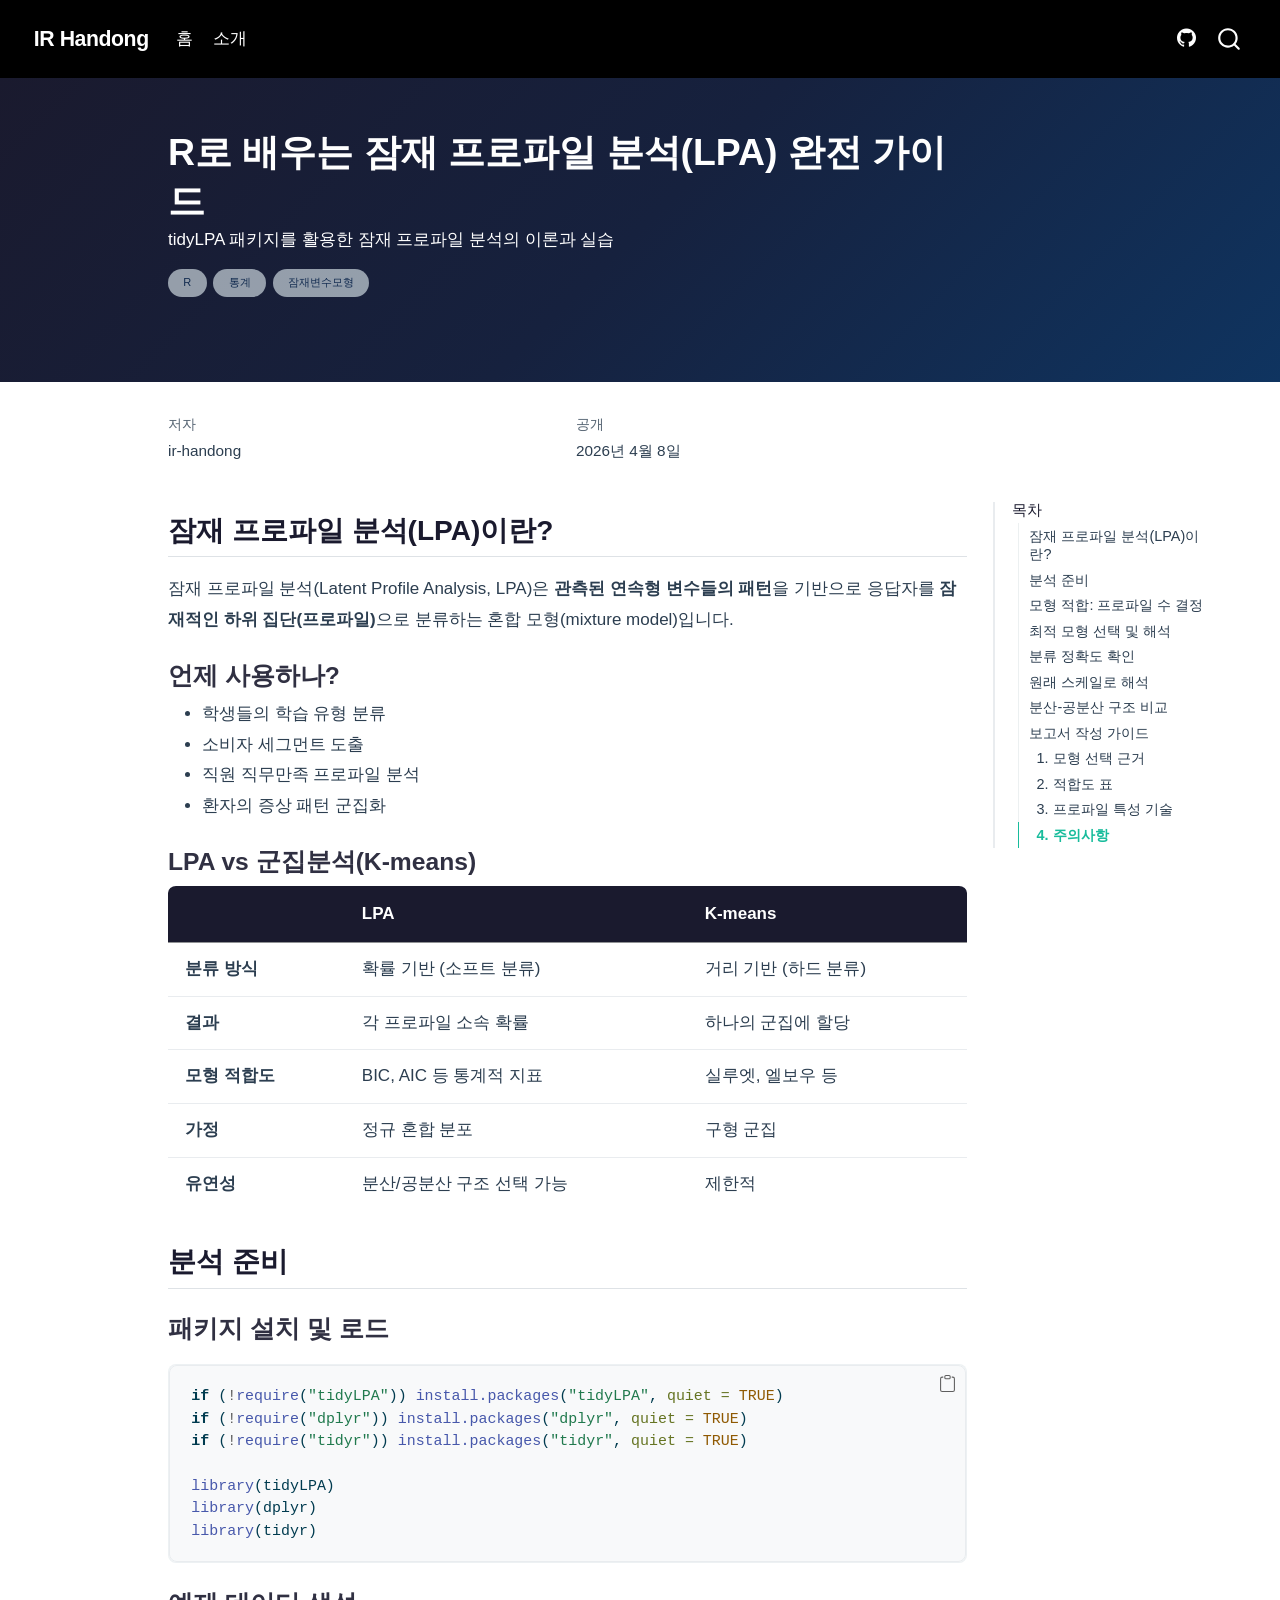
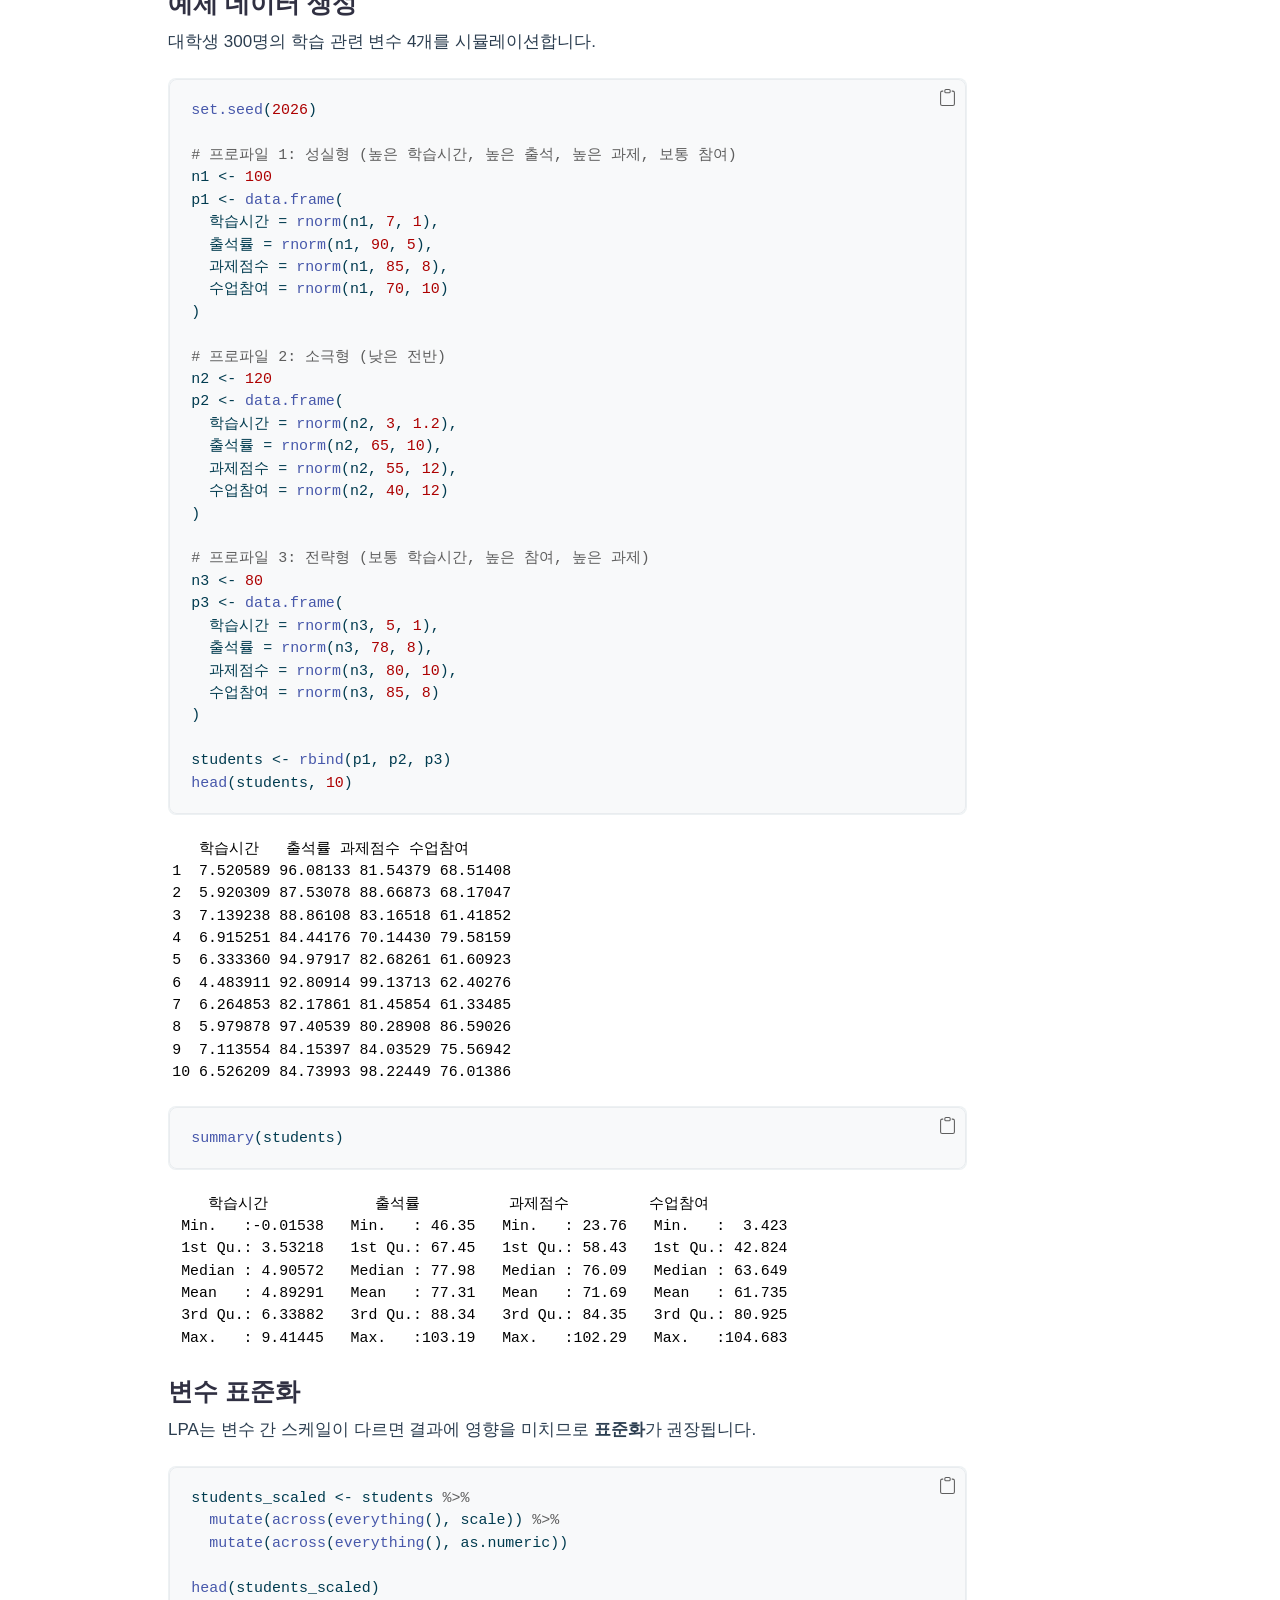
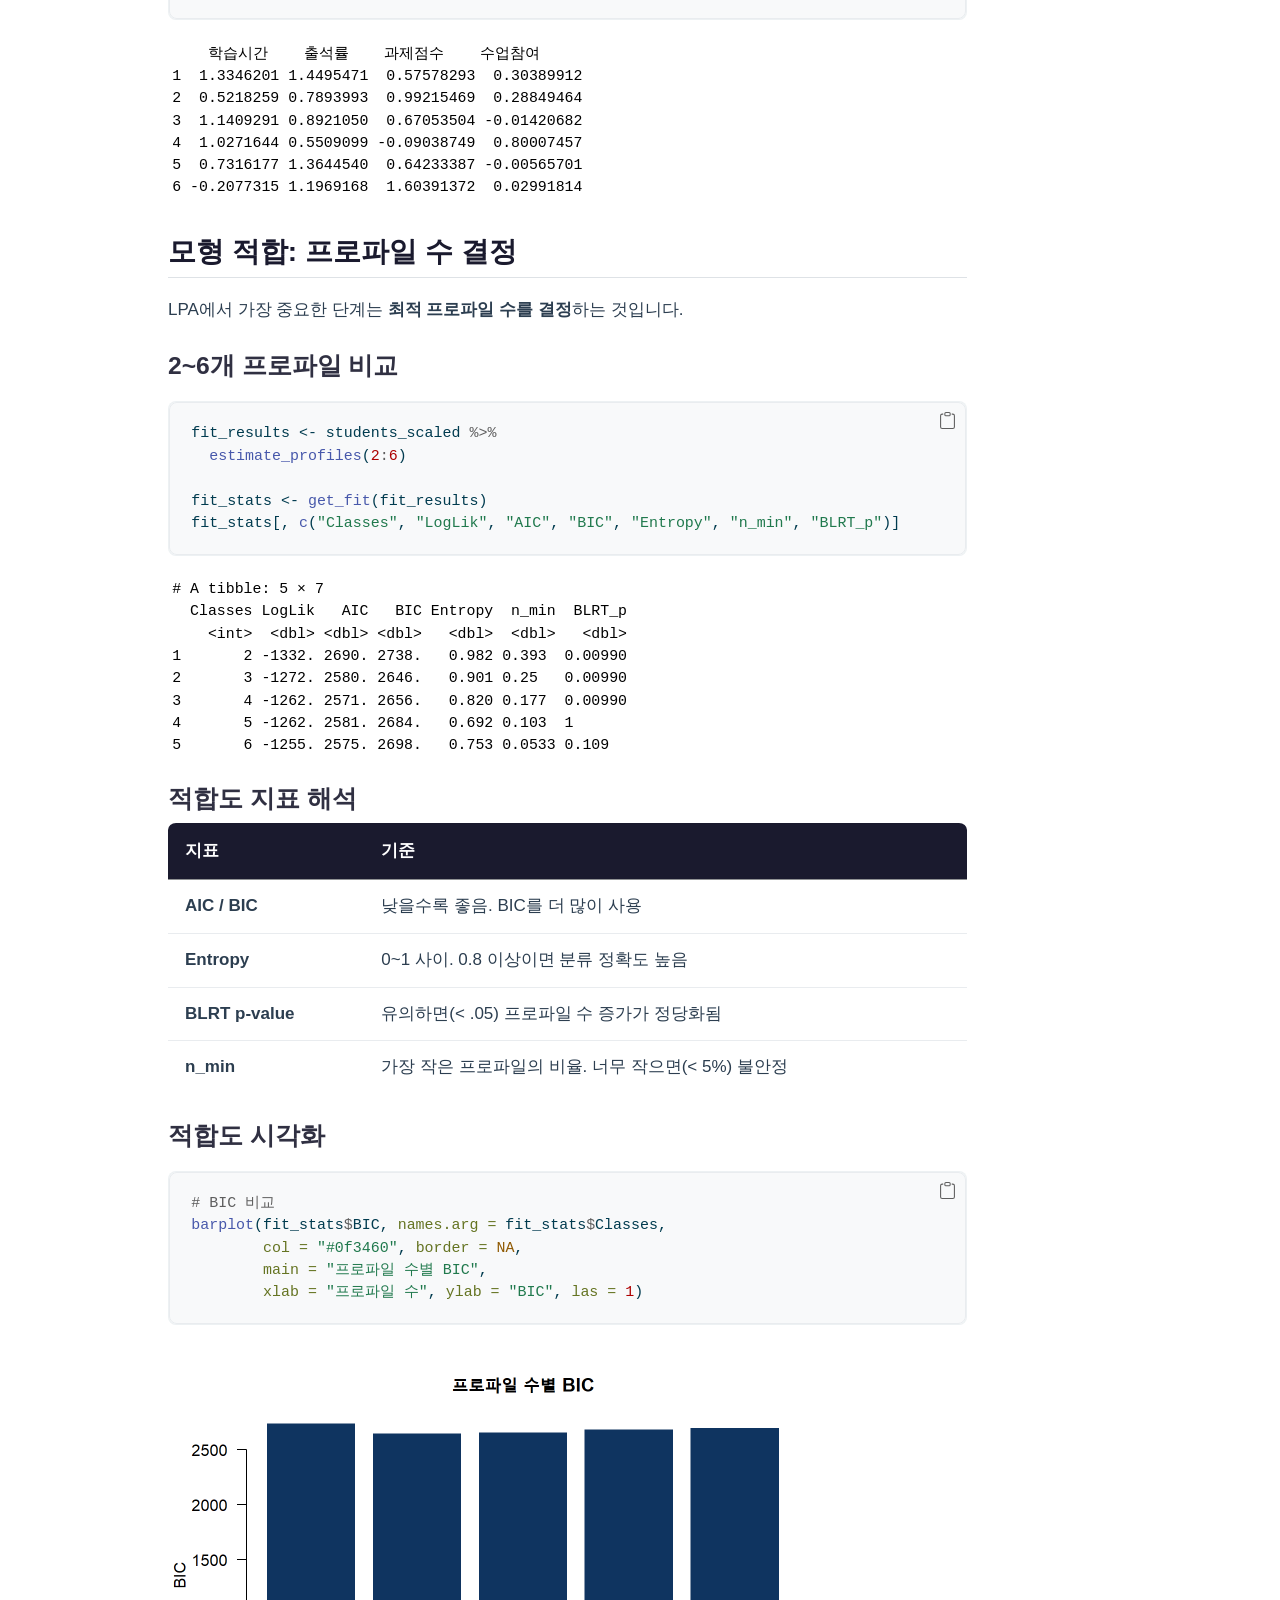
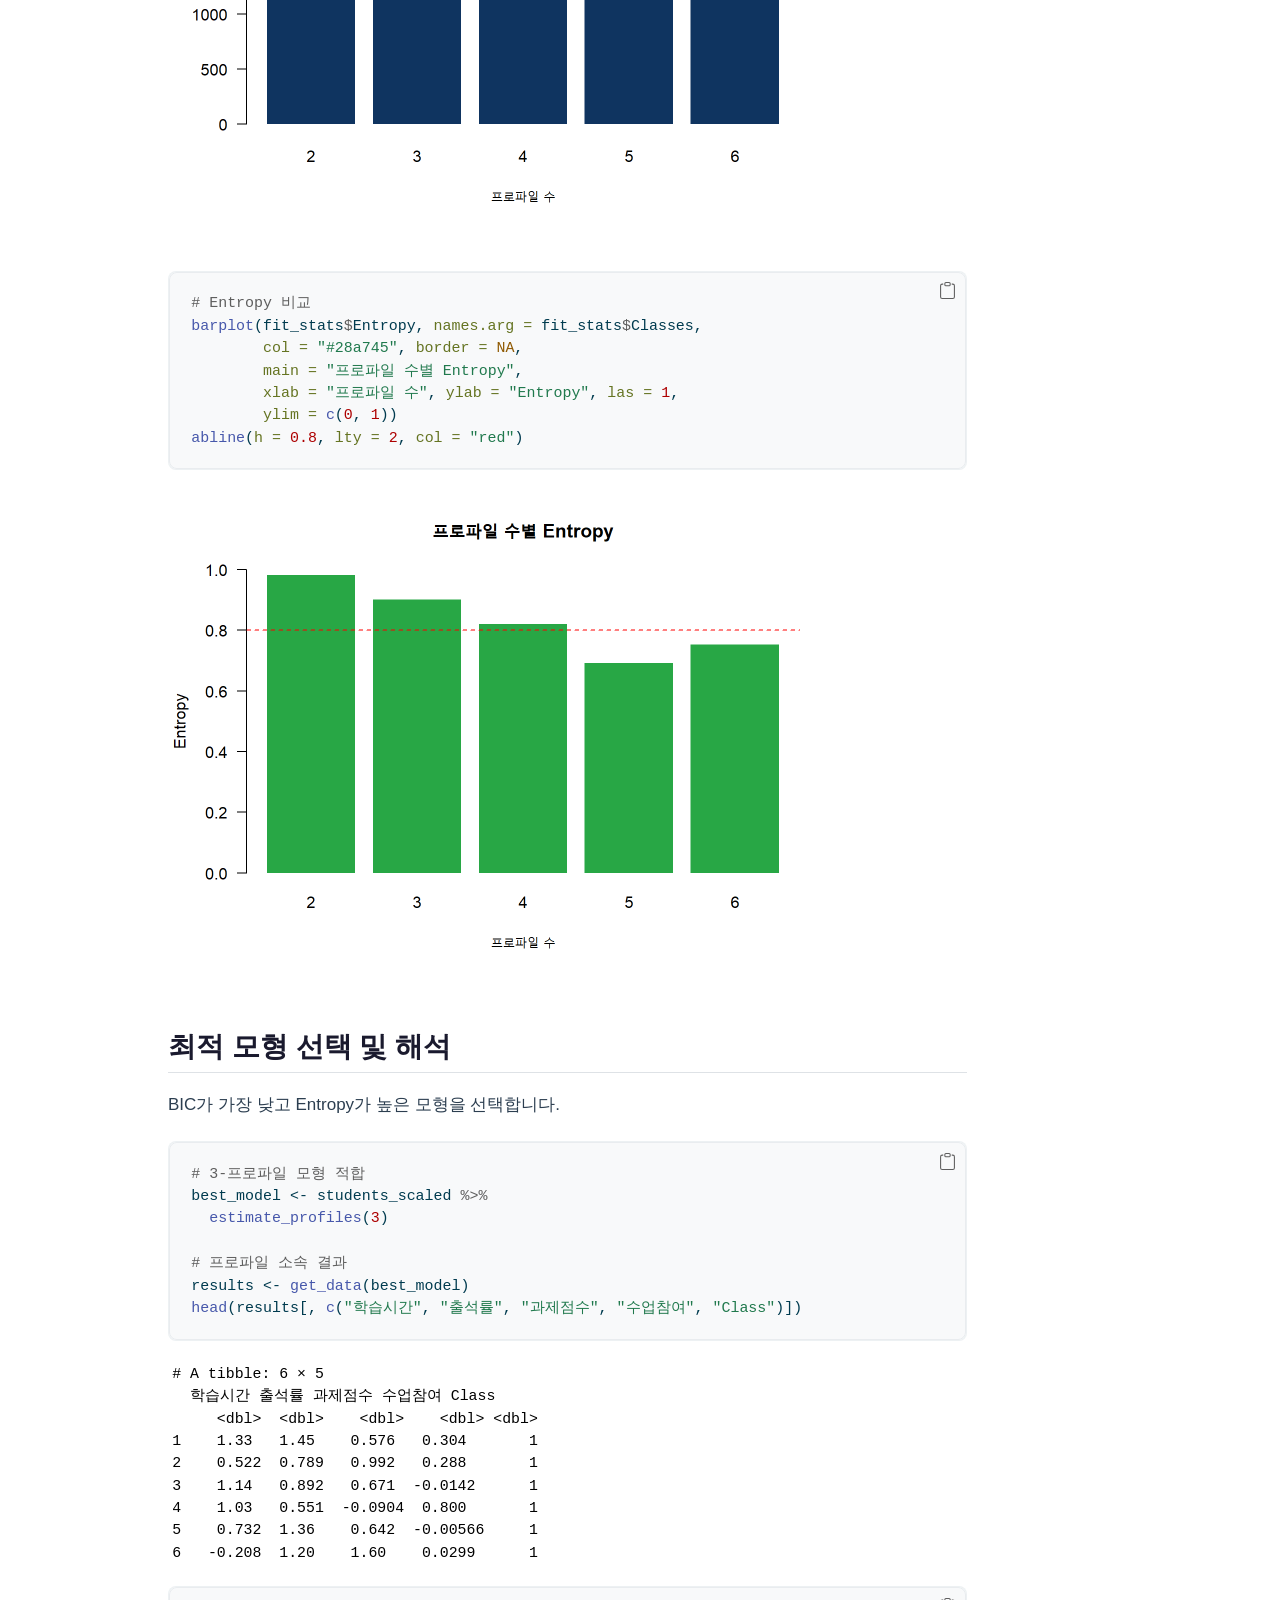
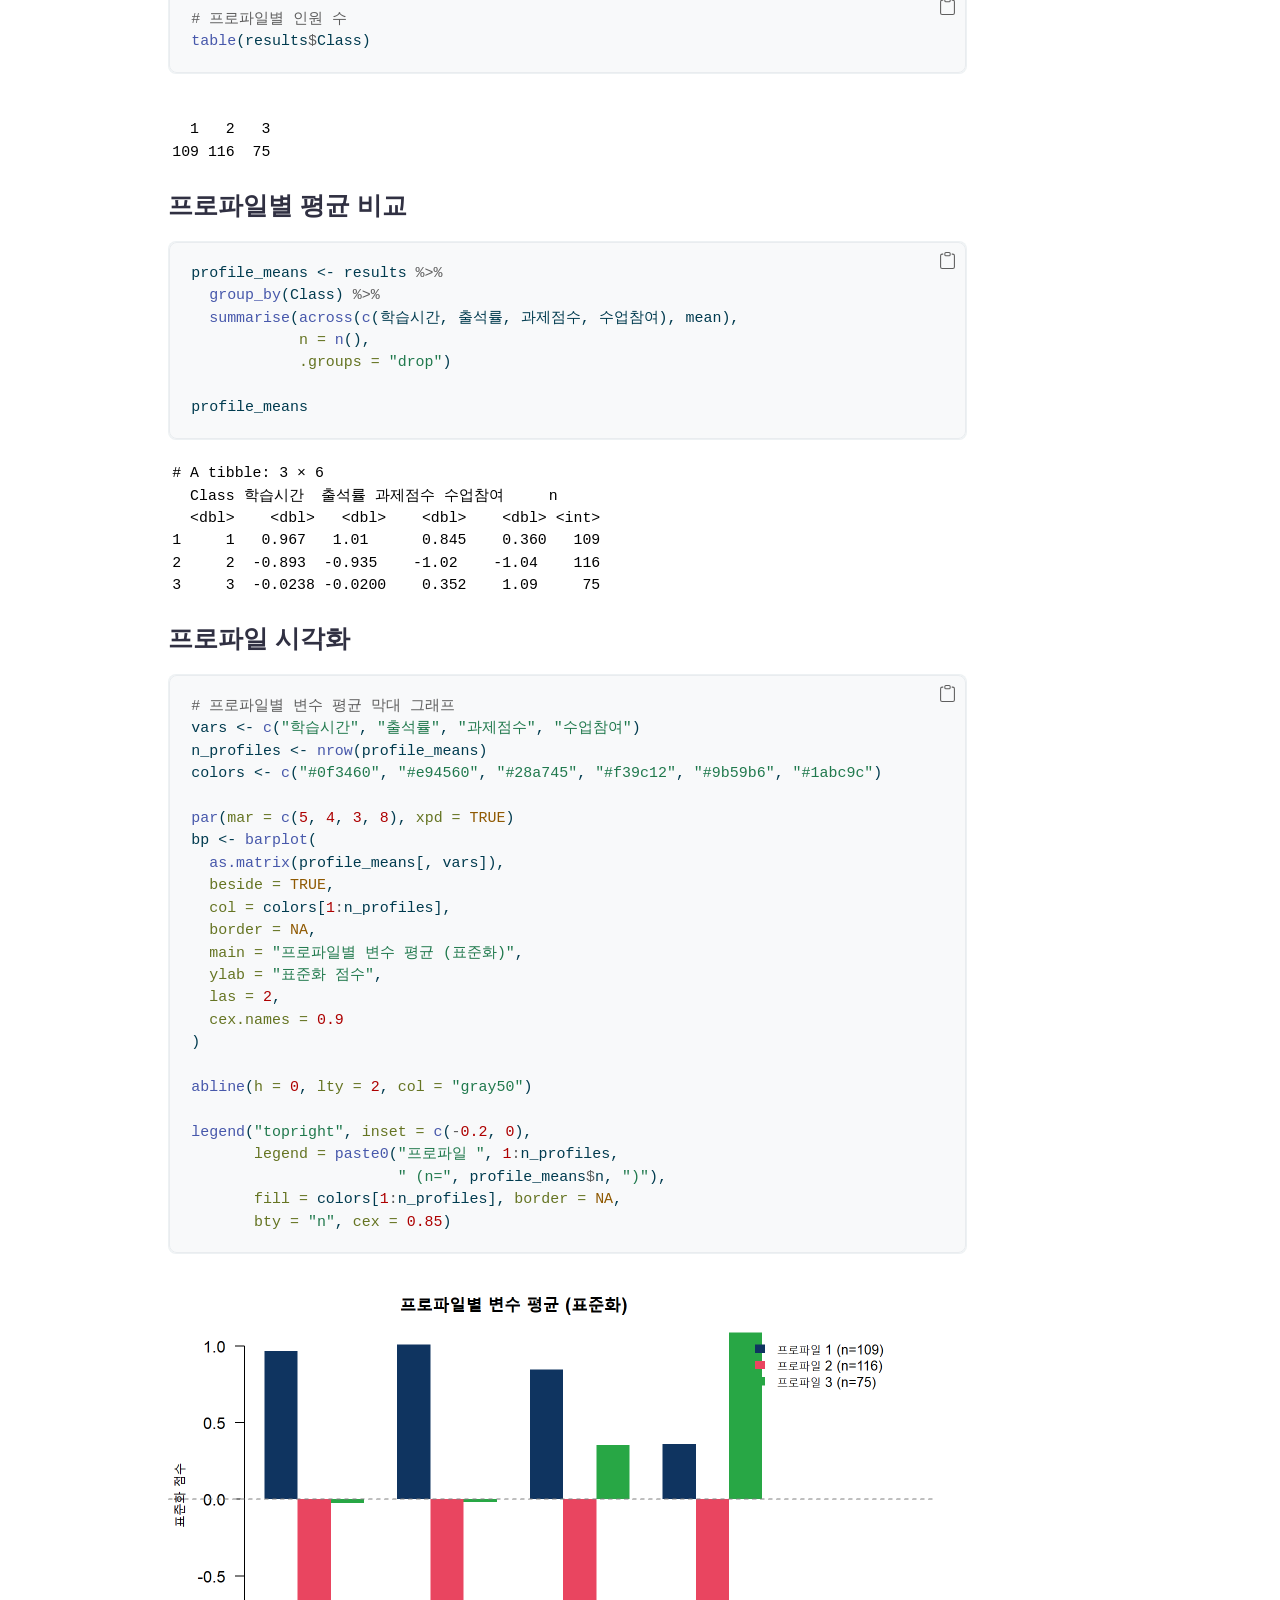
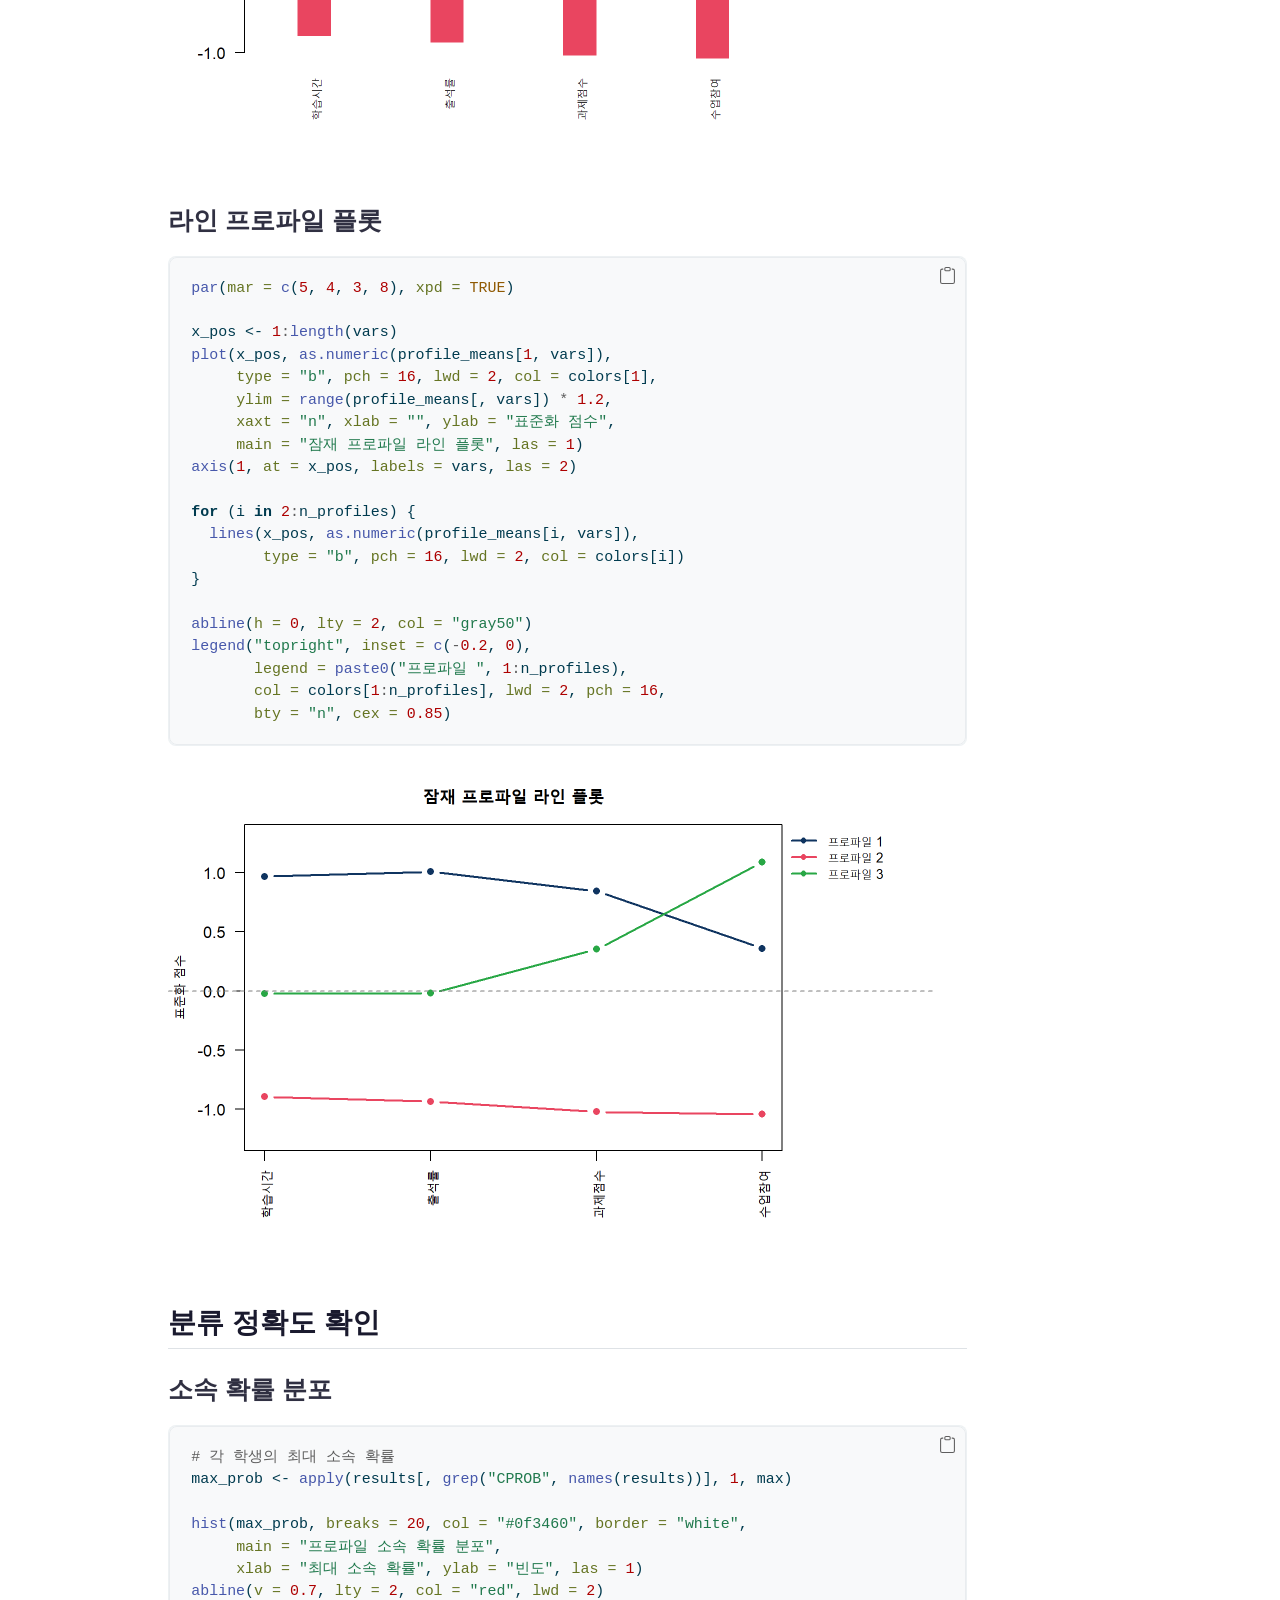
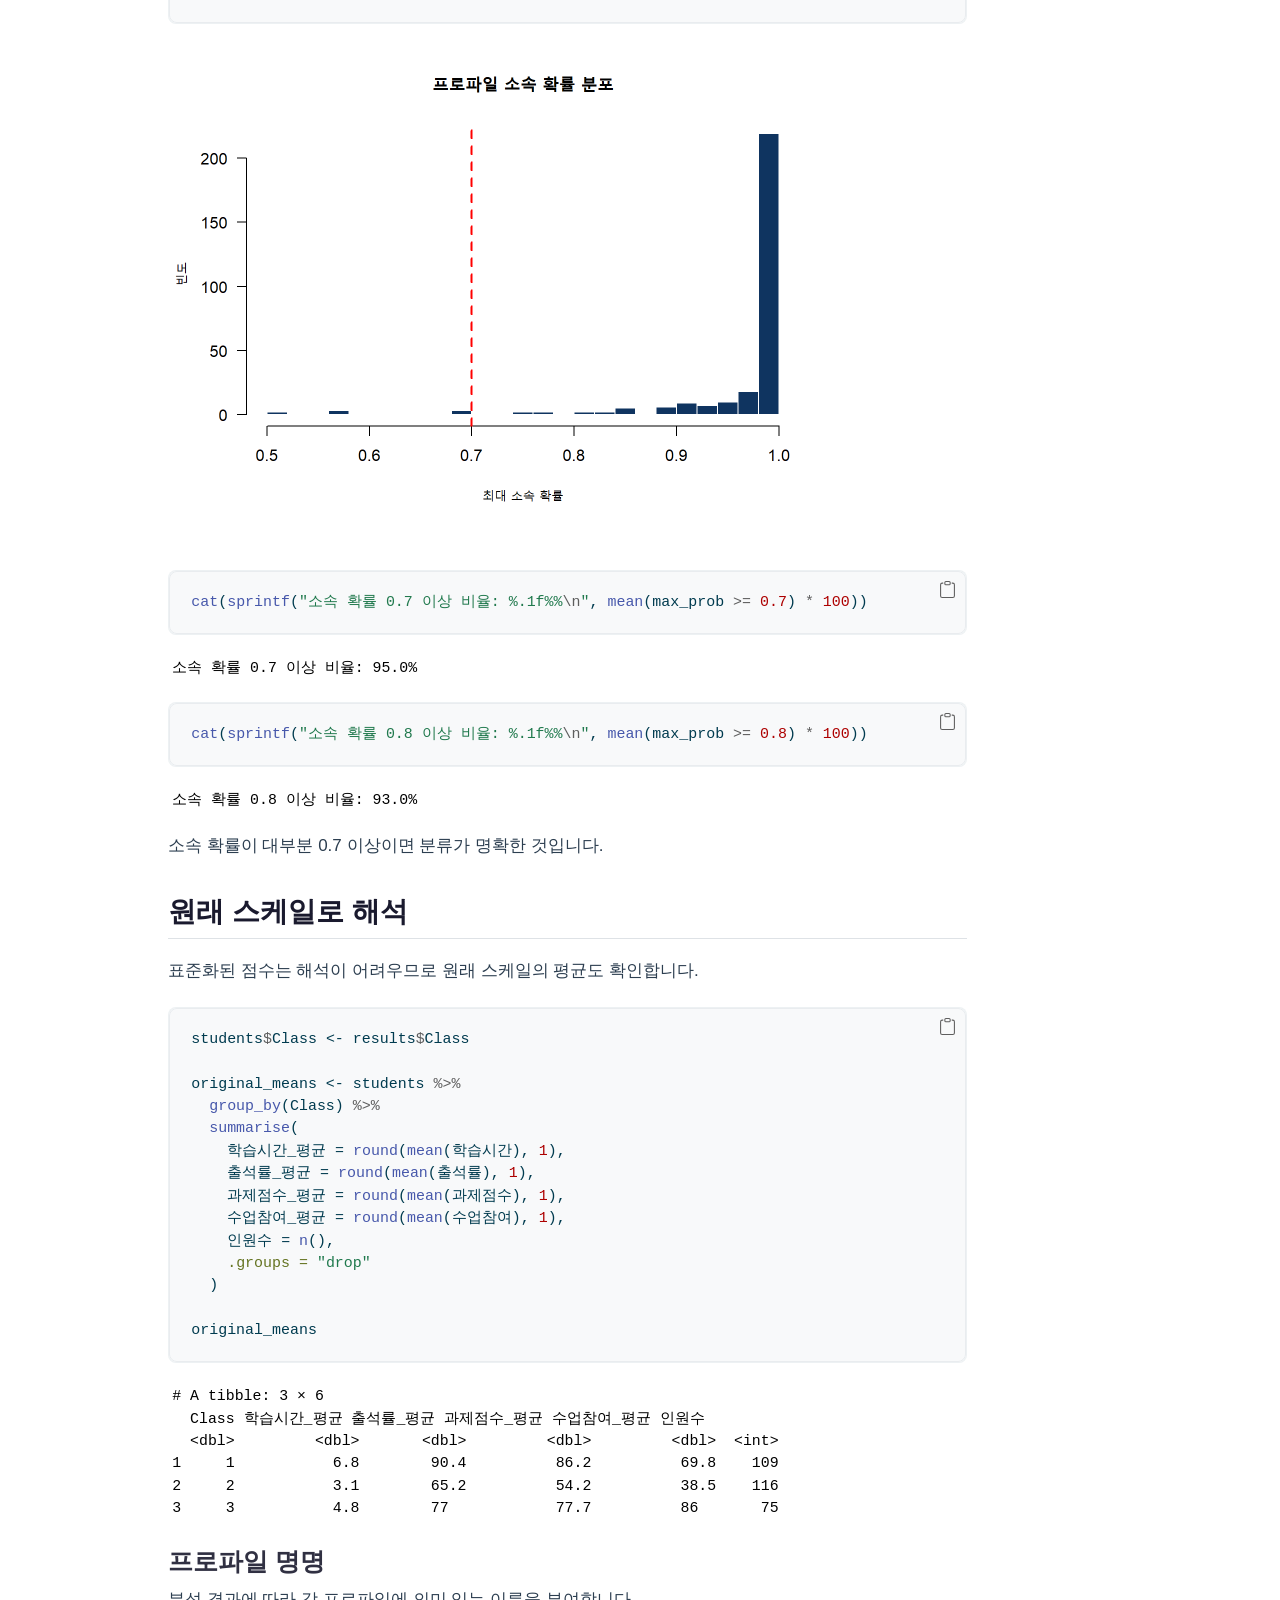
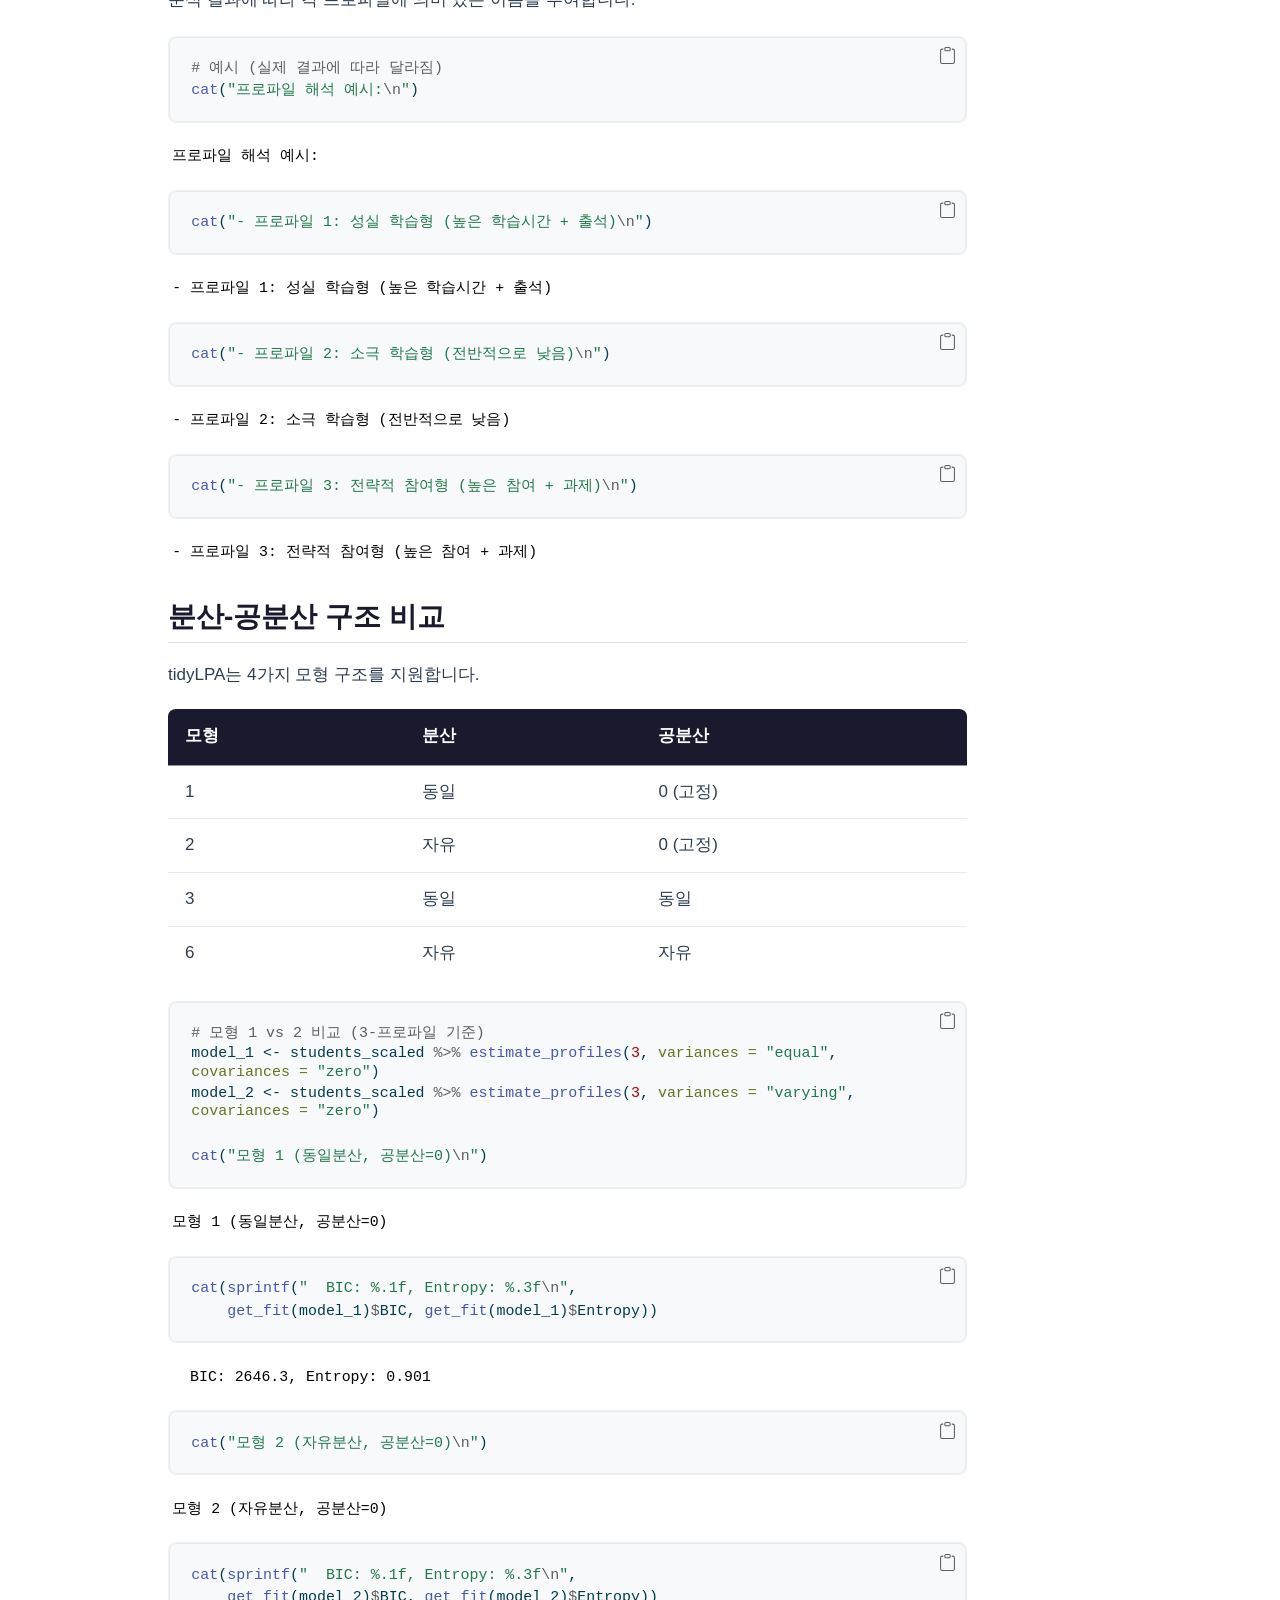
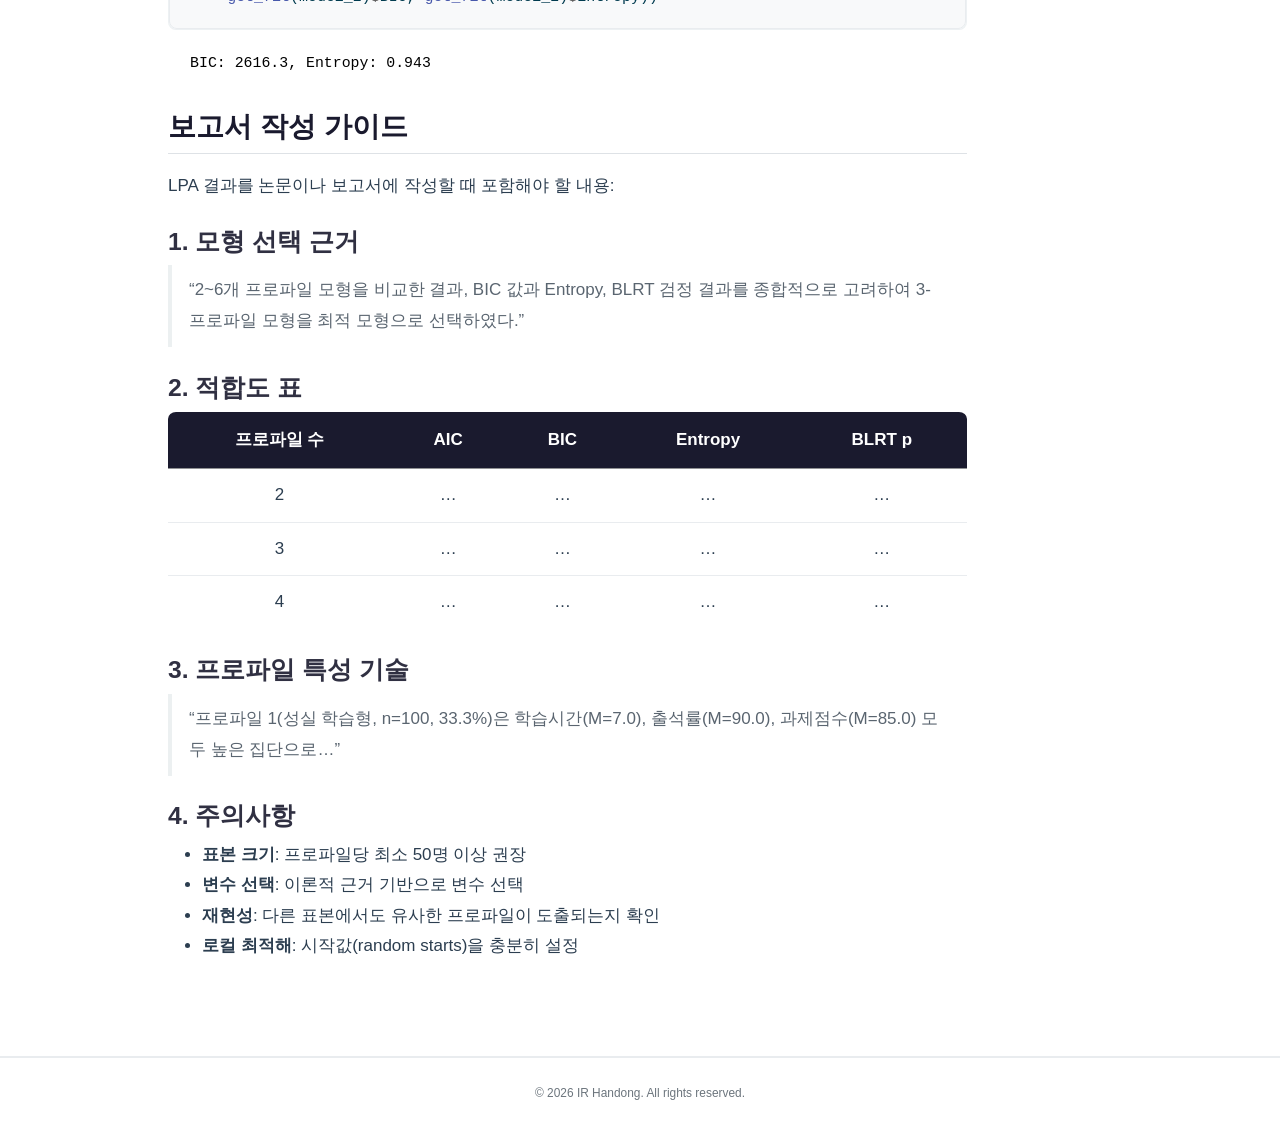
==== docs/posts/latent-profile-analysis/index.html @ 60b13356 "잠재 프로파일 분석(LPA) 포스트 추가 Co-Authored-By: Claude Opus 4.6 <noreply@anthropic.com>" ====
<!DOCTYPE html>
<html xmlns="http://www.w3.org/1999/xhtml" lang="ko" xml:lang="ko"><head>

<meta charset="utf-8">
<meta name="generator" content="quarto-1.8.25">

<meta name="viewport" content="width=device-width, initial-scale=1.0, user-scalable=yes">

<meta name="author" content="ir-handong">
<meta name="description" content="tidyLPA 패키지를 활용한 잠재 프로파일 분석의 이론과 실습">

<title>R로 배우는 잠재 프로파일 분석(LPA) 완전 가이드 – IR Handong</title>
<style>
code{white-space: pre-wrap;}
span.smallcaps{font-variant: small-caps;}
div.columns{display: flex; gap: min(4vw, 1.5em);}
div.column{flex: auto; overflow-x: auto;}
div.hanging-indent{margin-left: 1.5em; text-indent: -1.5em;}
ul.task-list{list-style: none;}
ul.task-list li input[type="checkbox"] {
  width: 0.8em;
  margin: 0 0.8em 0.2em -1em; /* quarto-specific, see https://github.com/quarto-dev/quarto-cli/issues/4556 */ 
  vertical-align: middle;
}
/* CSS for syntax highlighting */
html { -webkit-text-size-adjust: 100%; }
pre > code.sourceCode { white-space: pre; position: relative; }
pre > code.sourceCode > span { display: inline-block; line-height: 1.25; }
pre > code.sourceCode > span:empty { height: 1.2em; }
.sourceCode { overflow: visible; }
code.sourceCode > span { color: inherit; text-decoration: inherit; }
div.sourceCode { margin: 1em 0; }
pre.sourceCode { margin: 0; }
@media screen {
div.sourceCode { overflow: auto; }
}
@media print {
pre > code.sourceCode { white-space: pre-wrap; }
pre > code.sourceCode > span { text-indent: -5em; padding-left: 5em; }
}
pre.numberSource code
  { counter-reset: source-line 0; }
pre.numberSource code > span
  { position: relative; left: -4em; counter-increment: source-line; }
pre.numberSource code > span > a:first-child::before
  { content: counter(source-line);
    position: relative; left: -1em; text-align: right; vertical-align: baseline;
    border: none; display: inline-block;
    -webkit-touch-callout: none; -webkit-user-select: none;
    -khtml-user-select: none; -moz-user-select: none;
    -ms-user-select: none; user-select: none;
    padding: 0 4px; width: 4em;
  }
pre.numberSource { margin-left: 3em;  padding-left: 4px; }
div.sourceCode
  {   }
@media screen {
pre > code.sourceCode > span > a:first-child::before { text-decoration: underline; }
}
</style>


<script src="../../site_libs/quarto-nav/quarto-nav.js"></script>
<script src="../../site_libs/quarto-nav/headroom.min.js"></script>
<script src="../../site_libs/clipboard/clipboard.min.js"></script>
<script src="../../site_libs/quarto-search/autocomplete.umd.js"></script>
<script src="../../site_libs/quarto-search/fuse.min.js"></script>
<script src="../../site_libs/quarto-search/quarto-search.js"></script>
<meta name="quarto:offset" content="../../">
<script src="../../site_libs/quarto-html/quarto.js" type="module"></script>
<script src="../../site_libs/quarto-html/tabsets/tabsets.js" type="module"></script>
<script src="../../site_libs/quarto-html/axe/axe-check.js" type="module"></script>
<script src="../../site_libs/quarto-html/popper.min.js"></script>
<script src="../../site_libs/quarto-html/tippy.umd.min.js"></script>
<script src="../../site_libs/quarto-html/anchor.min.js"></script>
<link href="../../site_libs/quarto-html/tippy.css" rel="stylesheet">
<link href="../../site_libs/quarto-html/quarto-syntax-highlighting-7b89279ff1a6dce999919e0e67d4d9ec.css" rel="stylesheet" id="quarto-text-highlighting-styles">
<script src="../../site_libs/bootstrap/bootstrap.min.js"></script>
<link href="../../site_libs/bootstrap/bootstrap-icons.css" rel="stylesheet">
<link href="../../site_libs/bootstrap/bootstrap-446cf87a938293e8d20fa577121cb4b0.min.css" rel="stylesheet" append-hash="true" id="quarto-bootstrap" data-mode="light">
<script id="quarto-search-options" type="application/json">{
  "location": "navbar",
  "copy-button": false,
  "collapse-after": 3,
  "panel-placement": "end",
  "type": "overlay",
  "limit": 50,
  "keyboard-shortcut": [
    "f",
    "/",
    "s"
  ],
  "show-item-context": false,
  "language": {
    "search-no-results-text": "일치 없음",
    "search-matching-documents-text": "일치된 문서",
    "search-copy-link-title": "검색 링크 복사",
    "search-hide-matches-text": "추가 검색 결과 숨기기",
    "search-more-match-text": "추가 검색결과",
    "search-more-matches-text": "추가 검색결과",
    "search-clear-button-title": "제거",
    "search-text-placeholder": "",
    "search-detached-cancel-button-title": "취소",
    "search-submit-button-title": "검색",
    "search-label": "검색"
  }
}</script>


<link rel="stylesheet" href="../../styles.css">
</head>

<body class="nav-fixed quarto-light">

<div id="quarto-search-results"></div>
  <header id="quarto-header" class="headroom fixed-top quarto-banner">
    <nav class="navbar navbar-expand-lg " data-bs-theme="dark">
      <div class="navbar-container container-fluid">
      <div class="navbar-brand-container mx-auto">
    <a href="../../index.html" class="navbar-brand navbar-brand-logo">
    </a>
    <a class="navbar-brand" href="../../index.html">
    <span class="navbar-title">IR Handong</span>
    </a>
  </div>
            <div id="quarto-search" class="" title="검색"></div>
          <button class="navbar-toggler" type="button" data-bs-toggle="collapse" data-bs-target="#navbarCollapse" aria-controls="navbarCollapse" role="menu" aria-expanded="false" aria-label="탐색 전환" onclick="if (window.quartoToggleHeadroom) { window.quartoToggleHeadroom(); }">
  <span class="navbar-toggler-icon"></span>
</button>
          <div class="collapse navbar-collapse" id="navbarCollapse">
            <ul class="navbar-nav navbar-nav-scroll me-auto">
  <li class="nav-item">
    <a class="nav-link" href="../../index.html"> 
<span class="menu-text">홈</span></a>
  </li>  
  <li class="nav-item">
    <a class="nav-link" href="../../about.html"> 
<span class="menu-text">소개</span></a>
  </li>  
</ul>
            <ul class="navbar-nav navbar-nav-scroll ms-auto">
  <li class="nav-item compact">
    <a class="nav-link" href="https://github.com/ir-handong"> <i class="bi bi-github" role="img">
</i> 
<span class="menu-text"></span></a>
  </li>  
</ul>
          </div> <!-- /navcollapse -->
            <div class="quarto-navbar-tools">
</div>
      </div> <!-- /container-fluid -->
    </nav>
</header>
<!-- content -->
<header id="title-block-header" class="quarto-title-block default page-columns page-full">
  <div class="quarto-title-banner page-columns page-full">
    <div class="quarto-title column-body">
      <h1 class="title">R로 배우는 잠재 프로파일 분석(LPA) 완전 가이드</h1>
                  <div>
        <div class="description">
          tidyLPA 패키지를 활용한 잠재 프로파일 분석의 이론과 실습
        </div>
      </div>
                          <div class="quarto-categories">
                <div class="quarto-category">R</div>
                <div class="quarto-category">통계</div>
                <div class="quarto-category">잠재변수모형</div>
              </div>
                  </div>
  </div>
    
  
  <div class="quarto-title-meta">

      <div>
      <div class="quarto-title-meta-heading">저자</div>
      <div class="quarto-title-meta-contents">
               <p>ir-handong </p>
            </div>
    </div>
      
      <div>
      <div class="quarto-title-meta-heading">공개</div>
      <div class="quarto-title-meta-contents">
        <p class="date">2026년 4월 8일</p>
      </div>
    </div>
    
      
    </div>
    
  
  </header><div id="quarto-content" class="quarto-container page-columns page-rows-contents page-layout-article page-navbar">
<!-- sidebar -->
<!-- margin-sidebar -->
    <div id="quarto-margin-sidebar" class="sidebar margin-sidebar">
        <nav id="TOC" role="doc-toc" class="toc-active">
    <h2 id="toc-title">목차</h2>
   
  <ul>
  <li><a href="#잠재-프로파일-분석lpa이란" id="toc-잠재-프로파일-분석lpa이란" class="nav-link active" data-scroll-target="#잠재-프로파일-분석lpa이란">잠재 프로파일 분석(LPA)이란?</a>
  <ul class="collapse">
  <li><a href="#언제-사용하나" id="toc-언제-사용하나" class="nav-link" data-scroll-target="#언제-사용하나">언제 사용하나?</a></li>
  <li><a href="#lpa-vs-군집분석k-means" id="toc-lpa-vs-군집분석k-means" class="nav-link" data-scroll-target="#lpa-vs-군집분석k-means">LPA vs 군집분석(K-means)</a></li>
  </ul></li>
  <li><a href="#분석-준비" id="toc-분석-준비" class="nav-link" data-scroll-target="#분석-준비">분석 준비</a>
  <ul class="collapse">
  <li><a href="#패키지-설치-및-로드" id="toc-패키지-설치-및-로드" class="nav-link" data-scroll-target="#패키지-설치-및-로드">패키지 설치 및 로드</a></li>
  <li><a href="#예제-데이터-생성" id="toc-예제-데이터-생성" class="nav-link" data-scroll-target="#예제-데이터-생성">예제 데이터 생성</a></li>
  <li><a href="#변수-표준화" id="toc-변수-표준화" class="nav-link" data-scroll-target="#변수-표준화">변수 표준화</a></li>
  </ul></li>
  <li><a href="#모형-적합-프로파일-수-결정" id="toc-모형-적합-프로파일-수-결정" class="nav-link" data-scroll-target="#모형-적합-프로파일-수-결정">모형 적합: 프로파일 수 결정</a>
  <ul class="collapse">
  <li><a href="#개-프로파일-비교" id="toc-개-프로파일-비교" class="nav-link" data-scroll-target="#개-프로파일-비교">2~6개 프로파일 비교</a></li>
  <li><a href="#적합도-지표-해석" id="toc-적합도-지표-해석" class="nav-link" data-scroll-target="#적합도-지표-해석">적합도 지표 해석</a></li>
  <li><a href="#적합도-시각화" id="toc-적합도-시각화" class="nav-link" data-scroll-target="#적합도-시각화">적합도 시각화</a></li>
  </ul></li>
  <li><a href="#최적-모형-선택-및-해석" id="toc-최적-모형-선택-및-해석" class="nav-link" data-scroll-target="#최적-모형-선택-및-해석">최적 모형 선택 및 해석</a>
  <ul class="collapse">
  <li><a href="#프로파일별-평균-비교" id="toc-프로파일별-평균-비교" class="nav-link" data-scroll-target="#프로파일별-평균-비교">프로파일별 평균 비교</a></li>
  <li><a href="#프로파일-시각화" id="toc-프로파일-시각화" class="nav-link" data-scroll-target="#프로파일-시각화">프로파일 시각화</a></li>
  <li><a href="#라인-프로파일-플롯" id="toc-라인-프로파일-플롯" class="nav-link" data-scroll-target="#라인-프로파일-플롯">라인 프로파일 플롯</a></li>
  </ul></li>
  <li><a href="#분류-정확도-확인" id="toc-분류-정확도-확인" class="nav-link" data-scroll-target="#분류-정확도-확인">분류 정확도 확인</a>
  <ul class="collapse">
  <li><a href="#소속-확률-분포" id="toc-소속-확률-분포" class="nav-link" data-scroll-target="#소속-확률-분포">소속 확률 분포</a></li>
  </ul></li>
  <li><a href="#원래-스케일로-해석" id="toc-원래-스케일로-해석" class="nav-link" data-scroll-target="#원래-스케일로-해석">원래 스케일로 해석</a>
  <ul class="collapse">
  <li><a href="#프로파일-명명" id="toc-프로파일-명명" class="nav-link" data-scroll-target="#프로파일-명명">프로파일 명명</a></li>
  </ul></li>
  <li><a href="#분산-공분산-구조-비교" id="toc-분산-공분산-구조-비교" class="nav-link" data-scroll-target="#분산-공분산-구조-비교">분산-공분산 구조 비교</a></li>
  <li><a href="#보고서-작성-가이드" id="toc-보고서-작성-가이드" class="nav-link" data-scroll-target="#보고서-작성-가이드">보고서 작성 가이드</a>
  <ul class="collapse">
  <li><a href="#모형-선택-근거" id="toc-모형-선택-근거" class="nav-link" data-scroll-target="#모형-선택-근거">1. 모형 선택 근거</a></li>
  <li><a href="#적합도-표" id="toc-적합도-표" class="nav-link" data-scroll-target="#적합도-표">2. 적합도 표</a></li>
  <li><a href="#프로파일-특성-기술" id="toc-프로파일-특성-기술" class="nav-link" data-scroll-target="#프로파일-특성-기술">3. 프로파일 특성 기술</a></li>
  <li><a href="#주의사항" id="toc-주의사항" class="nav-link" data-scroll-target="#주의사항">4. 주의사항</a></li>
  </ul></li>
  </ul>
</nav>
    </div>
<!-- main -->
<main class="content quarto-banner-title-block" id="quarto-document-content">





<section id="잠재-프로파일-분석lpa이란" class="level2">
<h2 class="anchored" data-anchor-id="잠재-프로파일-분석lpa이란">잠재 프로파일 분석(LPA)이란?</h2>
<p>잠재 프로파일 분석(Latent Profile Analysis, LPA)은 <strong>관측된 연속형 변수들의 패턴</strong>을 기반으로 응답자를 <strong>잠재적인 하위 집단(프로파일)</strong>으로 분류하는 혼합 모형(mixture model)입니다.</p>
<section id="언제-사용하나" class="level3">
<h3 class="anchored" data-anchor-id="언제-사용하나">언제 사용하나?</h3>
<ul>
<li>학생들의 학습 유형 분류</li>
<li>소비자 세그먼트 도출</li>
<li>직원 직무만족 프로파일 분석</li>
<li>환자의 증상 패턴 군집화</li>
</ul>
</section>
<section id="lpa-vs-군집분석k-means" class="level3">
<h3 class="anchored" data-anchor-id="lpa-vs-군집분석k-means">LPA vs 군집분석(K-means)</h3>
<table class="caption-top table">
<thead>
<tr class="header">
<th></th>
<th>LPA</th>
<th>K-means</th>
</tr>
</thead>
<tbody>
<tr class="odd">
<td><strong>분류 방식</strong></td>
<td>확률 기반 (소프트 분류)</td>
<td>거리 기반 (하드 분류)</td>
</tr>
<tr class="even">
<td><strong>결과</strong></td>
<td>각 프로파일 소속 확률</td>
<td>하나의 군집에 할당</td>
</tr>
<tr class="odd">
<td><strong>모형 적합도</strong></td>
<td>BIC, AIC 등 통계적 지표</td>
<td>실루엣, 엘보우 등</td>
</tr>
<tr class="even">
<td><strong>가정</strong></td>
<td>정규 혼합 분포</td>
<td>구형 군집</td>
</tr>
<tr class="odd">
<td><strong>유연성</strong></td>
<td>분산/공분산 구조 선택 가능</td>
<td>제한적</td>
</tr>
</tbody>
</table>
</section>
</section>
<section id="분석-준비" class="level2">
<h2 class="anchored" data-anchor-id="분석-준비">분석 준비</h2>
<section id="패키지-설치-및-로드" class="level3">
<h3 class="anchored" data-anchor-id="패키지-설치-및-로드">패키지 설치 및 로드</h3>
<div class="cell">
<div class="code-copy-outer-scaffold"><div class="sourceCode cell-code" id="cb1"><pre class="sourceCode r code-with-copy"><code class="sourceCode r"><span id="cb1-1"><a href="#cb1-1" aria-hidden="true" tabindex="-1"></a><span class="cf">if</span> (<span class="sc">!</span><span class="fu">require</span>(<span class="st">"tidyLPA"</span>)) <span class="fu">install.packages</span>(<span class="st">"tidyLPA"</span>, <span class="at">quiet =</span> <span class="cn">TRUE</span>)</span>
<span id="cb1-2"><a href="#cb1-2" aria-hidden="true" tabindex="-1"></a><span class="cf">if</span> (<span class="sc">!</span><span class="fu">require</span>(<span class="st">"dplyr"</span>)) <span class="fu">install.packages</span>(<span class="st">"dplyr"</span>, <span class="at">quiet =</span> <span class="cn">TRUE</span>)</span>
<span id="cb1-3"><a href="#cb1-3" aria-hidden="true" tabindex="-1"></a><span class="cf">if</span> (<span class="sc">!</span><span class="fu">require</span>(<span class="st">"tidyr"</span>)) <span class="fu">install.packages</span>(<span class="st">"tidyr"</span>, <span class="at">quiet =</span> <span class="cn">TRUE</span>)</span>
<span id="cb1-4"><a href="#cb1-4" aria-hidden="true" tabindex="-1"></a></span>
<span id="cb1-5"><a href="#cb1-5" aria-hidden="true" tabindex="-1"></a><span class="fu">library</span>(tidyLPA)</span>
<span id="cb1-6"><a href="#cb1-6" aria-hidden="true" tabindex="-1"></a><span class="fu">library</span>(dplyr)</span>
<span id="cb1-7"><a href="#cb1-7" aria-hidden="true" tabindex="-1"></a><span class="fu">library</span>(tidyr)</span></code></pre></div><button title="클립보드 복사" class="code-copy-button"><i class="bi"></i></button></div>
</div>
</section>
<section id="예제-데이터-생성" class="level3">
<h3 class="anchored" data-anchor-id="예제-데이터-생성">예제 데이터 생성</h3>
<p>대학생 300명의 학습 관련 변수 4개를 시뮬레이션합니다.</p>
<div class="cell">
<div class="code-copy-outer-scaffold"><div class="sourceCode cell-code" id="cb2"><pre class="sourceCode r code-with-copy"><code class="sourceCode r"><span id="cb2-1"><a href="#cb2-1" aria-hidden="true" tabindex="-1"></a><span class="fu">set.seed</span>(<span class="dv">2026</span>)</span>
<span id="cb2-2"><a href="#cb2-2" aria-hidden="true" tabindex="-1"></a></span>
<span id="cb2-3"><a href="#cb2-3" aria-hidden="true" tabindex="-1"></a><span class="co"># 프로파일 1: 성실형 (높은 학습시간, 높은 출석, 높은 과제, 보통 참여)</span></span>
<span id="cb2-4"><a href="#cb2-4" aria-hidden="true" tabindex="-1"></a>n1 <span class="ot">&lt;-</span> <span class="dv">100</span></span>
<span id="cb2-5"><a href="#cb2-5" aria-hidden="true" tabindex="-1"></a>p1 <span class="ot">&lt;-</span> <span class="fu">data.frame</span>(</span>
<span id="cb2-6"><a href="#cb2-6" aria-hidden="true" tabindex="-1"></a>  학습시간 <span class="ot">=</span> <span class="fu">rnorm</span>(n1, <span class="dv">7</span>, <span class="dv">1</span>),</span>
<span id="cb2-7"><a href="#cb2-7" aria-hidden="true" tabindex="-1"></a>  출석률 <span class="ot">=</span> <span class="fu">rnorm</span>(n1, <span class="dv">90</span>, <span class="dv">5</span>),</span>
<span id="cb2-8"><a href="#cb2-8" aria-hidden="true" tabindex="-1"></a>  과제점수 <span class="ot">=</span> <span class="fu">rnorm</span>(n1, <span class="dv">85</span>, <span class="dv">8</span>),</span>
<span id="cb2-9"><a href="#cb2-9" aria-hidden="true" tabindex="-1"></a>  수업참여 <span class="ot">=</span> <span class="fu">rnorm</span>(n1, <span class="dv">70</span>, <span class="dv">10</span>)</span>
<span id="cb2-10"><a href="#cb2-10" aria-hidden="true" tabindex="-1"></a>)</span>
<span id="cb2-11"><a href="#cb2-11" aria-hidden="true" tabindex="-1"></a></span>
<span id="cb2-12"><a href="#cb2-12" aria-hidden="true" tabindex="-1"></a><span class="co"># 프로파일 2: 소극형 (낮은 전반)</span></span>
<span id="cb2-13"><a href="#cb2-13" aria-hidden="true" tabindex="-1"></a>n2 <span class="ot">&lt;-</span> <span class="dv">120</span></span>
<span id="cb2-14"><a href="#cb2-14" aria-hidden="true" tabindex="-1"></a>p2 <span class="ot">&lt;-</span> <span class="fu">data.frame</span>(</span>
<span id="cb2-15"><a href="#cb2-15" aria-hidden="true" tabindex="-1"></a>  학습시간 <span class="ot">=</span> <span class="fu">rnorm</span>(n2, <span class="dv">3</span>, <span class="fl">1.2</span>),</span>
<span id="cb2-16"><a href="#cb2-16" aria-hidden="true" tabindex="-1"></a>  출석률 <span class="ot">=</span> <span class="fu">rnorm</span>(n2, <span class="dv">65</span>, <span class="dv">10</span>),</span>
<span id="cb2-17"><a href="#cb2-17" aria-hidden="true" tabindex="-1"></a>  과제점수 <span class="ot">=</span> <span class="fu">rnorm</span>(n2, <span class="dv">55</span>, <span class="dv">12</span>),</span>
<span id="cb2-18"><a href="#cb2-18" aria-hidden="true" tabindex="-1"></a>  수업참여 <span class="ot">=</span> <span class="fu">rnorm</span>(n2, <span class="dv">40</span>, <span class="dv">12</span>)</span>
<span id="cb2-19"><a href="#cb2-19" aria-hidden="true" tabindex="-1"></a>)</span>
<span id="cb2-20"><a href="#cb2-20" aria-hidden="true" tabindex="-1"></a></span>
<span id="cb2-21"><a href="#cb2-21" aria-hidden="true" tabindex="-1"></a><span class="co"># 프로파일 3: 전략형 (보통 학습시간, 높은 참여, 높은 과제)</span></span>
<span id="cb2-22"><a href="#cb2-22" aria-hidden="true" tabindex="-1"></a>n3 <span class="ot">&lt;-</span> <span class="dv">80</span></span>
<span id="cb2-23"><a href="#cb2-23" aria-hidden="true" tabindex="-1"></a>p3 <span class="ot">&lt;-</span> <span class="fu">data.frame</span>(</span>
<span id="cb2-24"><a href="#cb2-24" aria-hidden="true" tabindex="-1"></a>  학습시간 <span class="ot">=</span> <span class="fu">rnorm</span>(n3, <span class="dv">5</span>, <span class="dv">1</span>),</span>
<span id="cb2-25"><a href="#cb2-25" aria-hidden="true" tabindex="-1"></a>  출석률 <span class="ot">=</span> <span class="fu">rnorm</span>(n3, <span class="dv">78</span>, <span class="dv">8</span>),</span>
<span id="cb2-26"><a href="#cb2-26" aria-hidden="true" tabindex="-1"></a>  과제점수 <span class="ot">=</span> <span class="fu">rnorm</span>(n3, <span class="dv">80</span>, <span class="dv">10</span>),</span>
<span id="cb2-27"><a href="#cb2-27" aria-hidden="true" tabindex="-1"></a>  수업참여 <span class="ot">=</span> <span class="fu">rnorm</span>(n3, <span class="dv">85</span>, <span class="dv">8</span>)</span>
<span id="cb2-28"><a href="#cb2-28" aria-hidden="true" tabindex="-1"></a>)</span>
<span id="cb2-29"><a href="#cb2-29" aria-hidden="true" tabindex="-1"></a></span>
<span id="cb2-30"><a href="#cb2-30" aria-hidden="true" tabindex="-1"></a>students <span class="ot">&lt;-</span> <span class="fu">rbind</span>(p1, p2, p3)</span>
<span id="cb2-31"><a href="#cb2-31" aria-hidden="true" tabindex="-1"></a><span class="fu">head</span>(students, <span class="dv">10</span>)</span></code></pre></div><button title="클립보드 복사" class="code-copy-button"><i class="bi"></i></button></div>
<div class="cell-output cell-output-stdout">
<pre><code>   학습시간   출석률 과제점수 수업참여
1  7.520589 96.08133 81.54379 68.51408
2  5.920309 87.53078 88.66873 68.17047
3  7.139238 88.86108 83.16518 61.41852
4  6.915251 84.44176 70.14430 79.58159
5  6.333360 94.97917 82.68261 61.60923
6  4.483911 92.80914 99.13713 62.40276
7  6.264853 82.17861 81.45854 61.33485
8  5.979878 97.40539 80.28908 86.59026
9  7.113554 84.15397 84.03529 75.56942
10 6.526209 84.73993 98.22449 76.01386</code></pre>
</div>
<div class="code-copy-outer-scaffold"><div class="sourceCode cell-code" id="cb4"><pre class="sourceCode r code-with-copy"><code class="sourceCode r"><span id="cb4-1"><a href="#cb4-1" aria-hidden="true" tabindex="-1"></a><span class="fu">summary</span>(students)</span></code></pre></div><button title="클립보드 복사" class="code-copy-button"><i class="bi"></i></button></div>
<div class="cell-output cell-output-stdout">
<pre><code>    학습시간            출석률          과제점수         수업참여      
 Min.   :-0.01538   Min.   : 46.35   Min.   : 23.76   Min.   :  3.423  
 1st Qu.: 3.53218   1st Qu.: 67.45   1st Qu.: 58.43   1st Qu.: 42.824  
 Median : 4.90572   Median : 77.98   Median : 76.09   Median : 63.649  
 Mean   : 4.89291   Mean   : 77.31   Mean   : 71.69   Mean   : 61.735  
 3rd Qu.: 6.33882   3rd Qu.: 88.34   3rd Qu.: 84.35   3rd Qu.: 80.925  
 Max.   : 9.41445   Max.   :103.19   Max.   :102.29   Max.   :104.683  </code></pre>
</div>
</div>
</section>
<section id="변수-표준화" class="level3">
<h3 class="anchored" data-anchor-id="변수-표준화">변수 표준화</h3>
<p>LPA는 변수 간 스케일이 다르면 결과에 영향을 미치므로 <strong>표준화</strong>가 권장됩니다.</p>
<div class="cell">
<div class="code-copy-outer-scaffold"><div class="sourceCode cell-code" id="cb6"><pre class="sourceCode r code-with-copy"><code class="sourceCode r"><span id="cb6-1"><a href="#cb6-1" aria-hidden="true" tabindex="-1"></a>students_scaled <span class="ot">&lt;-</span> students <span class="sc">%&gt;%</span></span>
<span id="cb6-2"><a href="#cb6-2" aria-hidden="true" tabindex="-1"></a>  <span class="fu">mutate</span>(<span class="fu">across</span>(<span class="fu">everything</span>(), scale)) <span class="sc">%&gt;%</span></span>
<span id="cb6-3"><a href="#cb6-3" aria-hidden="true" tabindex="-1"></a>  <span class="fu">mutate</span>(<span class="fu">across</span>(<span class="fu">everything</span>(), as.numeric))</span>
<span id="cb6-4"><a href="#cb6-4" aria-hidden="true" tabindex="-1"></a></span>
<span id="cb6-5"><a href="#cb6-5" aria-hidden="true" tabindex="-1"></a><span class="fu">head</span>(students_scaled)</span></code></pre></div><button title="클립보드 복사" class="code-copy-button"><i class="bi"></i></button></div>
<div class="cell-output cell-output-stdout">
<pre><code>    학습시간    출석률    과제점수    수업참여
1  1.3346201 1.4495471  0.57578293  0.30389912
2  0.5218259 0.7893993  0.99215469  0.28849464
3  1.1409291 0.8921050  0.67053504 -0.01420682
4  1.0271644 0.5509099 -0.09038749  0.80007457
5  0.7316177 1.3644540  0.64233387 -0.00565701
6 -0.2077315 1.1969168  1.60391372  0.02991814</code></pre>
</div>
</div>
</section>
</section>
<section id="모형-적합-프로파일-수-결정" class="level2">
<h2 class="anchored" data-anchor-id="모형-적합-프로파일-수-결정">모형 적합: 프로파일 수 결정</h2>
<p>LPA에서 가장 중요한 단계는 <strong>최적 프로파일 수를 결정</strong>하는 것입니다.</p>
<section id="개-프로파일-비교" class="level3">
<h3 class="anchored" data-anchor-id="개-프로파일-비교">2~6개 프로파일 비교</h3>
<div class="cell">
<div class="code-copy-outer-scaffold"><div class="sourceCode cell-code" id="cb8"><pre class="sourceCode r code-with-copy"><code class="sourceCode r"><span id="cb8-1"><a href="#cb8-1" aria-hidden="true" tabindex="-1"></a>fit_results <span class="ot">&lt;-</span> students_scaled <span class="sc">%&gt;%</span></span>
<span id="cb8-2"><a href="#cb8-2" aria-hidden="true" tabindex="-1"></a>  <span class="fu">estimate_profiles</span>(<span class="dv">2</span><span class="sc">:</span><span class="dv">6</span>)</span>
<span id="cb8-3"><a href="#cb8-3" aria-hidden="true" tabindex="-1"></a></span>
<span id="cb8-4"><a href="#cb8-4" aria-hidden="true" tabindex="-1"></a>fit_stats <span class="ot">&lt;-</span> <span class="fu">get_fit</span>(fit_results)</span>
<span id="cb8-5"><a href="#cb8-5" aria-hidden="true" tabindex="-1"></a>fit_stats[, <span class="fu">c</span>(<span class="st">"Classes"</span>, <span class="st">"LogLik"</span>, <span class="st">"AIC"</span>, <span class="st">"BIC"</span>, <span class="st">"Entropy"</span>, <span class="st">"n_min"</span>, <span class="st">"BLRT_p"</span>)]</span></code></pre></div><button title="클립보드 복사" class="code-copy-button"><i class="bi"></i></button></div>
<div class="cell-output cell-output-stdout">
<pre><code># A tibble: 5 × 7
  Classes LogLik   AIC   BIC Entropy  n_min  BLRT_p
    &lt;int&gt;  &lt;dbl&gt; &lt;dbl&gt; &lt;dbl&gt;   &lt;dbl&gt;  &lt;dbl&gt;   &lt;dbl&gt;
1       2 -1332. 2690. 2738.   0.982 0.393  0.00990
2       3 -1272. 2580. 2646.   0.901 0.25   0.00990
3       4 -1262. 2571. 2656.   0.820 0.177  0.00990
4       5 -1262. 2581. 2684.   0.692 0.103  1      
5       6 -1255. 2575. 2698.   0.753 0.0533 0.109  </code></pre>
</div>
</div>
</section>
<section id="적합도-지표-해석" class="level3">
<h3 class="anchored" data-anchor-id="적합도-지표-해석">적합도 지표 해석</h3>
<table class="caption-top table">
<thead>
<tr class="header">
<th>지표</th>
<th>기준</th>
</tr>
</thead>
<tbody>
<tr class="odd">
<td><strong>AIC / BIC</strong></td>
<td>낮을수록 좋음. BIC를 더 많이 사용</td>
</tr>
<tr class="even">
<td><strong>Entropy</strong></td>
<td>0~1 사이. 0.8 이상이면 분류 정확도 높음</td>
</tr>
<tr class="odd">
<td><strong>BLRT p-value</strong></td>
<td>유의하면(&lt; .05) 프로파일 수 증가가 정당화됨</td>
</tr>
<tr class="even">
<td><strong>n_min</strong></td>
<td>가장 작은 프로파일의 비율. 너무 작으면(&lt; 5%) 불안정</td>
</tr>
</tbody>
</table>
</section>
<section id="적합도-시각화" class="level3">
<h3 class="anchored" data-anchor-id="적합도-시각화">적합도 시각화</h3>
<div class="cell">
<div class="code-copy-outer-scaffold"><div class="sourceCode cell-code" id="cb10"><pre class="sourceCode r code-with-copy"><code class="sourceCode r"><span id="cb10-1"><a href="#cb10-1" aria-hidden="true" tabindex="-1"></a><span class="co"># BIC 비교</span></span>
<span id="cb10-2"><a href="#cb10-2" aria-hidden="true" tabindex="-1"></a><span class="fu">barplot</span>(fit_stats<span class="sc">$</span>BIC, <span class="at">names.arg =</span> fit_stats<span class="sc">$</span>Classes,</span>
<span id="cb10-3"><a href="#cb10-3" aria-hidden="true" tabindex="-1"></a>        <span class="at">col =</span> <span class="st">"#0f3460"</span>, <span class="at">border =</span> <span class="cn">NA</span>,</span>
<span id="cb10-4"><a href="#cb10-4" aria-hidden="true" tabindex="-1"></a>        <span class="at">main =</span> <span class="st">"프로파일 수별 BIC"</span>,</span>
<span id="cb10-5"><a href="#cb10-5" aria-hidden="true" tabindex="-1"></a>        <span class="at">xlab =</span> <span class="st">"프로파일 수"</span>, <span class="at">ylab =</span> <span class="st">"BIC"</span>, <span class="at">las =</span> <span class="dv">1</span>)</span></code></pre></div><button title="클립보드 복사" class="code-copy-button"><i class="bi"></i></button></div>
<div class="cell-output-display">
<div>
<figure class="figure">
<p><img src="index_files/figure-html/unnamed-chunk-5-1.png" class="img-fluid figure-img" width="672"></p>
</figure>
</div>
</div>
</div>
<div class="cell">
<div class="code-copy-outer-scaffold"><div class="sourceCode cell-code" id="cb11"><pre class="sourceCode r code-with-copy"><code class="sourceCode r"><span id="cb11-1"><a href="#cb11-1" aria-hidden="true" tabindex="-1"></a><span class="co"># Entropy 비교</span></span>
<span id="cb11-2"><a href="#cb11-2" aria-hidden="true" tabindex="-1"></a><span class="fu">barplot</span>(fit_stats<span class="sc">$</span>Entropy, <span class="at">names.arg =</span> fit_stats<span class="sc">$</span>Classes,</span>
<span id="cb11-3"><a href="#cb11-3" aria-hidden="true" tabindex="-1"></a>        <span class="at">col =</span> <span class="st">"#28a745"</span>, <span class="at">border =</span> <span class="cn">NA</span>,</span>
<span id="cb11-4"><a href="#cb11-4" aria-hidden="true" tabindex="-1"></a>        <span class="at">main =</span> <span class="st">"프로파일 수별 Entropy"</span>,</span>
<span id="cb11-5"><a href="#cb11-5" aria-hidden="true" tabindex="-1"></a>        <span class="at">xlab =</span> <span class="st">"프로파일 수"</span>, <span class="at">ylab =</span> <span class="st">"Entropy"</span>, <span class="at">las =</span> <span class="dv">1</span>,</span>
<span id="cb11-6"><a href="#cb11-6" aria-hidden="true" tabindex="-1"></a>        <span class="at">ylim =</span> <span class="fu">c</span>(<span class="dv">0</span>, <span class="dv">1</span>))</span>
<span id="cb11-7"><a href="#cb11-7" aria-hidden="true" tabindex="-1"></a><span class="fu">abline</span>(<span class="at">h =</span> <span class="fl">0.8</span>, <span class="at">lty =</span> <span class="dv">2</span>, <span class="at">col =</span> <span class="st">"red"</span>)</span></code></pre></div><button title="클립보드 복사" class="code-copy-button"><i class="bi"></i></button></div>
<div class="cell-output-display">
<div>
<figure class="figure">
<p><img src="index_files/figure-html/unnamed-chunk-6-1.png" class="img-fluid figure-img" width="672"></p>
</figure>
</div>
</div>
</div>
</section>
</section>
<section id="최적-모형-선택-및-해석" class="level2">
<h2 class="anchored" data-anchor-id="최적-모형-선택-및-해석">최적 모형 선택 및 해석</h2>
<p>BIC가 가장 낮고 Entropy가 높은 모형을 선택합니다.</p>
<div class="cell">
<div class="code-copy-outer-scaffold"><div class="sourceCode cell-code" id="cb12"><pre class="sourceCode r code-with-copy"><code class="sourceCode r"><span id="cb12-1"><a href="#cb12-1" aria-hidden="true" tabindex="-1"></a><span class="co"># 3-프로파일 모형 적합</span></span>
<span id="cb12-2"><a href="#cb12-2" aria-hidden="true" tabindex="-1"></a>best_model <span class="ot">&lt;-</span> students_scaled <span class="sc">%&gt;%</span></span>
<span id="cb12-3"><a href="#cb12-3" aria-hidden="true" tabindex="-1"></a>  <span class="fu">estimate_profiles</span>(<span class="dv">3</span>)</span>
<span id="cb12-4"><a href="#cb12-4" aria-hidden="true" tabindex="-1"></a></span>
<span id="cb12-5"><a href="#cb12-5" aria-hidden="true" tabindex="-1"></a><span class="co"># 프로파일 소속 결과</span></span>
<span id="cb12-6"><a href="#cb12-6" aria-hidden="true" tabindex="-1"></a>results <span class="ot">&lt;-</span> <span class="fu">get_data</span>(best_model)</span>
<span id="cb12-7"><a href="#cb12-7" aria-hidden="true" tabindex="-1"></a><span class="fu">head</span>(results[, <span class="fu">c</span>(<span class="st">"학습시간"</span>, <span class="st">"출석률"</span>, <span class="st">"과제점수"</span>, <span class="st">"수업참여"</span>, <span class="st">"Class"</span>)])</span></code></pre></div><button title="클립보드 복사" class="code-copy-button"><i class="bi"></i></button></div>
<div class="cell-output cell-output-stdout">
<pre><code># A tibble: 6 × 5
  학습시간 출석률 과제점수 수업참여 Class
     &lt;dbl&gt;  &lt;dbl&gt;    &lt;dbl&gt;    &lt;dbl&gt; &lt;dbl&gt;
1    1.33   1.45    0.576   0.304       1
2    0.522  0.789   0.992   0.288       1
3    1.14   0.892   0.671  -0.0142      1
4    1.03   0.551  -0.0904  0.800       1
5    0.732  1.36    0.642  -0.00566     1
6   -0.208  1.20    1.60    0.0299      1</code></pre>
</div>
<div class="code-copy-outer-scaffold"><div class="sourceCode cell-code" id="cb14"><pre class="sourceCode r code-with-copy"><code class="sourceCode r"><span id="cb14-1"><a href="#cb14-1" aria-hidden="true" tabindex="-1"></a><span class="co"># 프로파일별 인원 수</span></span>
<span id="cb14-2"><a href="#cb14-2" aria-hidden="true" tabindex="-1"></a><span class="fu">table</span>(results<span class="sc">$</span>Class)</span></code></pre></div><button title="클립보드 복사" class="code-copy-button"><i class="bi"></i></button></div>
<div class="cell-output cell-output-stdout">
<pre><code>
  1   2   3 
109 116  75 </code></pre>
</div>
</div>
<section id="프로파일별-평균-비교" class="level3">
<h3 class="anchored" data-anchor-id="프로파일별-평균-비교">프로파일별 평균 비교</h3>
<div class="cell">
<div class="code-copy-outer-scaffold"><div class="sourceCode cell-code" id="cb16"><pre class="sourceCode r code-with-copy"><code class="sourceCode r"><span id="cb16-1"><a href="#cb16-1" aria-hidden="true" tabindex="-1"></a>profile_means <span class="ot">&lt;-</span> results <span class="sc">%&gt;%</span></span>
<span id="cb16-2"><a href="#cb16-2" aria-hidden="true" tabindex="-1"></a>  <span class="fu">group_by</span>(Class) <span class="sc">%&gt;%</span></span>
<span id="cb16-3"><a href="#cb16-3" aria-hidden="true" tabindex="-1"></a>  <span class="fu">summarise</span>(<span class="fu">across</span>(<span class="fu">c</span>(학습시간, 출석률, 과제점수, 수업참여), mean),</span>
<span id="cb16-4"><a href="#cb16-4" aria-hidden="true" tabindex="-1"></a>            <span class="at">n =</span> <span class="fu">n</span>(),</span>
<span id="cb16-5"><a href="#cb16-5" aria-hidden="true" tabindex="-1"></a>            <span class="at">.groups =</span> <span class="st">"drop"</span>)</span>
<span id="cb16-6"><a href="#cb16-6" aria-hidden="true" tabindex="-1"></a></span>
<span id="cb16-7"><a href="#cb16-7" aria-hidden="true" tabindex="-1"></a>profile_means</span></code></pre></div><button title="클립보드 복사" class="code-copy-button"><i class="bi"></i></button></div>
<div class="cell-output cell-output-stdout">
<pre><code># A tibble: 3 × 6
  Class 학습시간  출석률 과제점수 수업참여     n
  &lt;dbl&gt;    &lt;dbl&gt;   &lt;dbl&gt;    &lt;dbl&gt;    &lt;dbl&gt; &lt;int&gt;
1     1   0.967   1.01      0.845    0.360   109
2     2  -0.893  -0.935    -1.02    -1.04    116
3     3  -0.0238 -0.0200    0.352    1.09     75</code></pre>
</div>
</div>
</section>
<section id="프로파일-시각화" class="level3">
<h3 class="anchored" data-anchor-id="프로파일-시각화">프로파일 시각화</h3>
<div class="cell">
<div class="code-copy-outer-scaffold"><div class="sourceCode cell-code" id="cb18"><pre class="sourceCode r code-with-copy"><code class="sourceCode r"><span id="cb18-1"><a href="#cb18-1" aria-hidden="true" tabindex="-1"></a><span class="co"># 프로파일별 변수 평균 막대 그래프</span></span>
<span id="cb18-2"><a href="#cb18-2" aria-hidden="true" tabindex="-1"></a>vars <span class="ot">&lt;-</span> <span class="fu">c</span>(<span class="st">"학습시간"</span>, <span class="st">"출석률"</span>, <span class="st">"과제점수"</span>, <span class="st">"수업참여"</span>)</span>
<span id="cb18-3"><a href="#cb18-3" aria-hidden="true" tabindex="-1"></a>n_profiles <span class="ot">&lt;-</span> <span class="fu">nrow</span>(profile_means)</span>
<span id="cb18-4"><a href="#cb18-4" aria-hidden="true" tabindex="-1"></a>colors <span class="ot">&lt;-</span> <span class="fu">c</span>(<span class="st">"#0f3460"</span>, <span class="st">"#e94560"</span>, <span class="st">"#28a745"</span>, <span class="st">"#f39c12"</span>, <span class="st">"#9b59b6"</span>, <span class="st">"#1abc9c"</span>)</span>
<span id="cb18-5"><a href="#cb18-5" aria-hidden="true" tabindex="-1"></a></span>
<span id="cb18-6"><a href="#cb18-6" aria-hidden="true" tabindex="-1"></a><span class="fu">par</span>(<span class="at">mar =</span> <span class="fu">c</span>(<span class="dv">5</span>, <span class="dv">4</span>, <span class="dv">3</span>, <span class="dv">8</span>), <span class="at">xpd =</span> <span class="cn">TRUE</span>)</span>
<span id="cb18-7"><a href="#cb18-7" aria-hidden="true" tabindex="-1"></a>bp <span class="ot">&lt;-</span> <span class="fu">barplot</span>(</span>
<span id="cb18-8"><a href="#cb18-8" aria-hidden="true" tabindex="-1"></a>  <span class="fu">as.matrix</span>(profile_means[, vars]),</span>
<span id="cb18-9"><a href="#cb18-9" aria-hidden="true" tabindex="-1"></a>  <span class="at">beside =</span> <span class="cn">TRUE</span>,</span>
<span id="cb18-10"><a href="#cb18-10" aria-hidden="true" tabindex="-1"></a>  <span class="at">col =</span> colors[<span class="dv">1</span><span class="sc">:</span>n_profiles],</span>
<span id="cb18-11"><a href="#cb18-11" aria-hidden="true" tabindex="-1"></a>  <span class="at">border =</span> <span class="cn">NA</span>,</span>
<span id="cb18-12"><a href="#cb18-12" aria-hidden="true" tabindex="-1"></a>  <span class="at">main =</span> <span class="st">"프로파일별 변수 평균 (표준화)"</span>,</span>
<span id="cb18-13"><a href="#cb18-13" aria-hidden="true" tabindex="-1"></a>  <span class="at">ylab =</span> <span class="st">"표준화 점수"</span>,</span>
<span id="cb18-14"><a href="#cb18-14" aria-hidden="true" tabindex="-1"></a>  <span class="at">las =</span> <span class="dv">2</span>,</span>
<span id="cb18-15"><a href="#cb18-15" aria-hidden="true" tabindex="-1"></a>  <span class="at">cex.names =</span> <span class="fl">0.9</span></span>
<span id="cb18-16"><a href="#cb18-16" aria-hidden="true" tabindex="-1"></a>)</span>
<span id="cb18-17"><a href="#cb18-17" aria-hidden="true" tabindex="-1"></a></span>
<span id="cb18-18"><a href="#cb18-18" aria-hidden="true" tabindex="-1"></a><span class="fu">abline</span>(<span class="at">h =</span> <span class="dv">0</span>, <span class="at">lty =</span> <span class="dv">2</span>, <span class="at">col =</span> <span class="st">"gray50"</span>)</span>
<span id="cb18-19"><a href="#cb18-19" aria-hidden="true" tabindex="-1"></a></span>
<span id="cb18-20"><a href="#cb18-20" aria-hidden="true" tabindex="-1"></a><span class="fu">legend</span>(<span class="st">"topright"</span>, <span class="at">inset =</span> <span class="fu">c</span>(<span class="sc">-</span><span class="fl">0.2</span>, <span class="dv">0</span>),</span>
<span id="cb18-21"><a href="#cb18-21" aria-hidden="true" tabindex="-1"></a>       <span class="at">legend =</span> <span class="fu">paste0</span>(<span class="st">"프로파일 "</span>, <span class="dv">1</span><span class="sc">:</span>n_profiles,</span>
<span id="cb18-22"><a href="#cb18-22" aria-hidden="true" tabindex="-1"></a>                       <span class="st">" (n="</span>, profile_means<span class="sc">$</span>n, <span class="st">")"</span>),</span>
<span id="cb18-23"><a href="#cb18-23" aria-hidden="true" tabindex="-1"></a>       <span class="at">fill =</span> colors[<span class="dv">1</span><span class="sc">:</span>n_profiles], <span class="at">border =</span> <span class="cn">NA</span>,</span>
<span id="cb18-24"><a href="#cb18-24" aria-hidden="true" tabindex="-1"></a>       <span class="at">bty =</span> <span class="st">"n"</span>, <span class="at">cex =</span> <span class="fl">0.85</span>)</span></code></pre></div><button title="클립보드 복사" class="code-copy-button"><i class="bi"></i></button></div>
<div class="cell-output-display">
<div>
<figure class="figure">
<p><img src="index_files/figure-html/unnamed-chunk-9-1.png" class="img-fluid figure-img" width="768"></p>
</figure>
</div>
</div>
</div>
</section>
<section id="라인-프로파일-플롯" class="level3">
<h3 class="anchored" data-anchor-id="라인-프로파일-플롯">라인 프로파일 플롯</h3>
<div class="cell">
<div class="code-copy-outer-scaffold"><div class="sourceCode cell-code" id="cb19"><pre class="sourceCode r code-with-copy"><code class="sourceCode r"><span id="cb19-1"><a href="#cb19-1" aria-hidden="true" tabindex="-1"></a><span class="fu">par</span>(<span class="at">mar =</span> <span class="fu">c</span>(<span class="dv">5</span>, <span class="dv">4</span>, <span class="dv">3</span>, <span class="dv">8</span>), <span class="at">xpd =</span> <span class="cn">TRUE</span>)</span>
<span id="cb19-2"><a href="#cb19-2" aria-hidden="true" tabindex="-1"></a></span>
<span id="cb19-3"><a href="#cb19-3" aria-hidden="true" tabindex="-1"></a>x_pos <span class="ot">&lt;-</span> <span class="dv">1</span><span class="sc">:</span><span class="fu">length</span>(vars)</span>
<span id="cb19-4"><a href="#cb19-4" aria-hidden="true" tabindex="-1"></a><span class="fu">plot</span>(x_pos, <span class="fu">as.numeric</span>(profile_means[<span class="dv">1</span>, vars]),</span>
<span id="cb19-5"><a href="#cb19-5" aria-hidden="true" tabindex="-1"></a>     <span class="at">type =</span> <span class="st">"b"</span>, <span class="at">pch =</span> <span class="dv">16</span>, <span class="at">lwd =</span> <span class="dv">2</span>, <span class="at">col =</span> colors[<span class="dv">1</span>],</span>
<span id="cb19-6"><a href="#cb19-6" aria-hidden="true" tabindex="-1"></a>     <span class="at">ylim =</span> <span class="fu">range</span>(profile_means[, vars]) <span class="sc">*</span> <span class="fl">1.2</span>,</span>
<span id="cb19-7"><a href="#cb19-7" aria-hidden="true" tabindex="-1"></a>     <span class="at">xaxt =</span> <span class="st">"n"</span>, <span class="at">xlab =</span> <span class="st">""</span>, <span class="at">ylab =</span> <span class="st">"표준화 점수"</span>,</span>
<span id="cb19-8"><a href="#cb19-8" aria-hidden="true" tabindex="-1"></a>     <span class="at">main =</span> <span class="st">"잠재 프로파일 라인 플롯"</span>, <span class="at">las =</span> <span class="dv">1</span>)</span>
<span id="cb19-9"><a href="#cb19-9" aria-hidden="true" tabindex="-1"></a><span class="fu">axis</span>(<span class="dv">1</span>, <span class="at">at =</span> x_pos, <span class="at">labels =</span> vars, <span class="at">las =</span> <span class="dv">2</span>)</span>
<span id="cb19-10"><a href="#cb19-10" aria-hidden="true" tabindex="-1"></a></span>
<span id="cb19-11"><a href="#cb19-11" aria-hidden="true" tabindex="-1"></a><span class="cf">for</span> (i <span class="cf">in</span> <span class="dv">2</span><span class="sc">:</span>n_profiles) {</span>
<span id="cb19-12"><a href="#cb19-12" aria-hidden="true" tabindex="-1"></a>  <span class="fu">lines</span>(x_pos, <span class="fu">as.numeric</span>(profile_means[i, vars]),</span>
<span id="cb19-13"><a href="#cb19-13" aria-hidden="true" tabindex="-1"></a>        <span class="at">type =</span> <span class="st">"b"</span>, <span class="at">pch =</span> <span class="dv">16</span>, <span class="at">lwd =</span> <span class="dv">2</span>, <span class="at">col =</span> colors[i])</span>
<span id="cb19-14"><a href="#cb19-14" aria-hidden="true" tabindex="-1"></a>}</span>
<span id="cb19-15"><a href="#cb19-15" aria-hidden="true" tabindex="-1"></a></span>
<span id="cb19-16"><a href="#cb19-16" aria-hidden="true" tabindex="-1"></a><span class="fu">abline</span>(<span class="at">h =</span> <span class="dv">0</span>, <span class="at">lty =</span> <span class="dv">2</span>, <span class="at">col =</span> <span class="st">"gray50"</span>)</span>
<span id="cb19-17"><a href="#cb19-17" aria-hidden="true" tabindex="-1"></a><span class="fu">legend</span>(<span class="st">"topright"</span>, <span class="at">inset =</span> <span class="fu">c</span>(<span class="sc">-</span><span class="fl">0.2</span>, <span class="dv">0</span>),</span>
<span id="cb19-18"><a href="#cb19-18" aria-hidden="true" tabindex="-1"></a>       <span class="at">legend =</span> <span class="fu">paste0</span>(<span class="st">"프로파일 "</span>, <span class="dv">1</span><span class="sc">:</span>n_profiles),</span>
<span id="cb19-19"><a href="#cb19-19" aria-hidden="true" tabindex="-1"></a>       <span class="at">col =</span> colors[<span class="dv">1</span><span class="sc">:</span>n_profiles], <span class="at">lwd =</span> <span class="dv">2</span>, <span class="at">pch =</span> <span class="dv">16</span>,</span>
<span id="cb19-20"><a href="#cb19-20" aria-hidden="true" tabindex="-1"></a>       <span class="at">bty =</span> <span class="st">"n"</span>, <span class="at">cex =</span> <span class="fl">0.85</span>)</span></code></pre></div><button title="클립보드 복사" class="code-copy-button"><i class="bi"></i></button></div>
<div class="cell-output-display">
<div>
<figure class="figure">
<p><img src="index_files/figure-html/unnamed-chunk-10-1.png" class="img-fluid figure-img" width="768"></p>
</figure>
</div>
</div>
</div>
</section>
</section>
<section id="분류-정확도-확인" class="level2">
<h2 class="anchored" data-anchor-id="분류-정확도-확인">분류 정확도 확인</h2>
<section id="소속-확률-분포" class="level3">
<h3 class="anchored" data-anchor-id="소속-확률-분포">소속 확률 분포</h3>
<div class="cell">
<div class="code-copy-outer-scaffold"><div class="sourceCode cell-code" id="cb20"><pre class="sourceCode r code-with-copy"><code class="sourceCode r"><span id="cb20-1"><a href="#cb20-1" aria-hidden="true" tabindex="-1"></a><span class="co"># 각 학생의 최대 소속 확률</span></span>
<span id="cb20-2"><a href="#cb20-2" aria-hidden="true" tabindex="-1"></a>max_prob <span class="ot">&lt;-</span> <span class="fu">apply</span>(results[, <span class="fu">grep</span>(<span class="st">"CPROB"</span>, <span class="fu">names</span>(results))], <span class="dv">1</span>, max)</span>
<span id="cb20-3"><a href="#cb20-3" aria-hidden="true" tabindex="-1"></a></span>
<span id="cb20-4"><a href="#cb20-4" aria-hidden="true" tabindex="-1"></a><span class="fu">hist</span>(max_prob, <span class="at">breaks =</span> <span class="dv">20</span>, <span class="at">col =</span> <span class="st">"#0f3460"</span>, <span class="at">border =</span> <span class="st">"white"</span>,</span>
<span id="cb20-5"><a href="#cb20-5" aria-hidden="true" tabindex="-1"></a>     <span class="at">main =</span> <span class="st">"프로파일 소속 확률 분포"</span>,</span>
<span id="cb20-6"><a href="#cb20-6" aria-hidden="true" tabindex="-1"></a>     <span class="at">xlab =</span> <span class="st">"최대 소속 확률"</span>, <span class="at">ylab =</span> <span class="st">"빈도"</span>, <span class="at">las =</span> <span class="dv">1</span>)</span>
<span id="cb20-7"><a href="#cb20-7" aria-hidden="true" tabindex="-1"></a><span class="fu">abline</span>(<span class="at">v =</span> <span class="fl">0.7</span>, <span class="at">lty =</span> <span class="dv">2</span>, <span class="at">col =</span> <span class="st">"red"</span>, <span class="at">lwd =</span> <span class="dv">2</span>)</span></code></pre></div><button title="클립보드 복사" class="code-copy-button"><i class="bi"></i></button></div>
<div class="cell-output-display">
<div>
<figure class="figure">
<p><img src="index_files/figure-html/unnamed-chunk-11-1.png" class="img-fluid figure-img" width="672"></p>
</figure>
</div>
</div>
<div class="code-copy-outer-scaffold"><div class="sourceCode cell-code" id="cb21"><pre class="sourceCode r code-with-copy"><code class="sourceCode r"><span id="cb21-1"><a href="#cb21-1" aria-hidden="true" tabindex="-1"></a><span class="fu">cat</span>(<span class="fu">sprintf</span>(<span class="st">"소속 확률 0.7 이상 비율: %.1f%%</span><span class="sc">\n</span><span class="st">"</span>, <span class="fu">mean</span>(max_prob <span class="sc">&gt;=</span> <span class="fl">0.7</span>) <span class="sc">*</span> <span class="dv">100</span>))</span></code></pre></div><button title="클립보드 복사" class="code-copy-button"><i class="bi"></i></button></div>
<div class="cell-output cell-output-stdout">
<pre><code>소속 확률 0.7 이상 비율: 95.0%</code></pre>
</div>
<div class="code-copy-outer-scaffold"><div class="sourceCode cell-code" id="cb23"><pre class="sourceCode r code-with-copy"><code class="sourceCode r"><span id="cb23-1"><a href="#cb23-1" aria-hidden="true" tabindex="-1"></a><span class="fu">cat</span>(<span class="fu">sprintf</span>(<span class="st">"소속 확률 0.8 이상 비율: %.1f%%</span><span class="sc">\n</span><span class="st">"</span>, <span class="fu">mean</span>(max_prob <span class="sc">&gt;=</span> <span class="fl">0.8</span>) <span class="sc">*</span> <span class="dv">100</span>))</span></code></pre></div><button title="클립보드 복사" class="code-copy-button"><i class="bi"></i></button></div>
<div class="cell-output cell-output-stdout">
<pre><code>소속 확률 0.8 이상 비율: 93.0%</code></pre>
</div>
</div>
<p>소속 확률이 대부분 0.7 이상이면 분류가 명확한 것입니다.</p>
</section>
</section>
<section id="원래-스케일로-해석" class="level2">
<h2 class="anchored" data-anchor-id="원래-스케일로-해석">원래 스케일로 해석</h2>
<p>표준화된 점수는 해석이 어려우므로 원래 스케일의 평균도 확인합니다.</p>
<div class="cell">
<div class="code-copy-outer-scaffold"><div class="sourceCode cell-code" id="cb25"><pre class="sourceCode r code-with-copy"><code class="sourceCode r"><span id="cb25-1"><a href="#cb25-1" aria-hidden="true" tabindex="-1"></a>students<span class="sc">$</span>Class <span class="ot">&lt;-</span> results<span class="sc">$</span>Class</span>
<span id="cb25-2"><a href="#cb25-2" aria-hidden="true" tabindex="-1"></a></span>
<span id="cb25-3"><a href="#cb25-3" aria-hidden="true" tabindex="-1"></a>original_means <span class="ot">&lt;-</span> students <span class="sc">%&gt;%</span></span>
<span id="cb25-4"><a href="#cb25-4" aria-hidden="true" tabindex="-1"></a>  <span class="fu">group_by</span>(Class) <span class="sc">%&gt;%</span></span>
<span id="cb25-5"><a href="#cb25-5" aria-hidden="true" tabindex="-1"></a>  <span class="fu">summarise</span>(</span>
<span id="cb25-6"><a href="#cb25-6" aria-hidden="true" tabindex="-1"></a>    학습시간_평균 <span class="ot">=</span> <span class="fu">round</span>(<span class="fu">mean</span>(학습시간), <span class="dv">1</span>),</span>
<span id="cb25-7"><a href="#cb25-7" aria-hidden="true" tabindex="-1"></a>    출석률_평균 <span class="ot">=</span> <span class="fu">round</span>(<span class="fu">mean</span>(출석률), <span class="dv">1</span>),</span>
<span id="cb25-8"><a href="#cb25-8" aria-hidden="true" tabindex="-1"></a>    과제점수_평균 <span class="ot">=</span> <span class="fu">round</span>(<span class="fu">mean</span>(과제점수), <span class="dv">1</span>),</span>
<span id="cb25-9"><a href="#cb25-9" aria-hidden="true" tabindex="-1"></a>    수업참여_평균 <span class="ot">=</span> <span class="fu">round</span>(<span class="fu">mean</span>(수업참여), <span class="dv">1</span>),</span>
<span id="cb25-10"><a href="#cb25-10" aria-hidden="true" tabindex="-1"></a>    인원수 <span class="ot">=</span> <span class="fu">n</span>(),</span>
<span id="cb25-11"><a href="#cb25-11" aria-hidden="true" tabindex="-1"></a>    <span class="at">.groups =</span> <span class="st">"drop"</span></span>
<span id="cb25-12"><a href="#cb25-12" aria-hidden="true" tabindex="-1"></a>  )</span>
<span id="cb25-13"><a href="#cb25-13" aria-hidden="true" tabindex="-1"></a></span>
<span id="cb25-14"><a href="#cb25-14" aria-hidden="true" tabindex="-1"></a>original_means</span></code></pre></div><button title="클립보드 복사" class="code-copy-button"><i class="bi"></i></button></div>
<div class="cell-output cell-output-stdout">
<pre><code># A tibble: 3 × 6
  Class 학습시간_평균 출석률_평균 과제점수_평균 수업참여_평균 인원수
  &lt;dbl&gt;         &lt;dbl&gt;       &lt;dbl&gt;         &lt;dbl&gt;         &lt;dbl&gt;  &lt;int&gt;
1     1           6.8        90.4          86.2          69.8    109
2     2           3.1        65.2          54.2          38.5    116
3     3           4.8        77            77.7          86       75</code></pre>
</div>
</div>
<section id="프로파일-명명" class="level3">
<h3 class="anchored" data-anchor-id="프로파일-명명">프로파일 명명</h3>
<p>분석 결과에 따라 각 프로파일에 의미 있는 이름을 부여합니다.</p>
<div class="cell">
<div class="code-copy-outer-scaffold"><div class="sourceCode cell-code" id="cb27"><pre class="sourceCode r code-with-copy"><code class="sourceCode r"><span id="cb27-1"><a href="#cb27-1" aria-hidden="true" tabindex="-1"></a><span class="co"># 예시 (실제 결과에 따라 달라짐)</span></span>
<span id="cb27-2"><a href="#cb27-2" aria-hidden="true" tabindex="-1"></a><span class="fu">cat</span>(<span class="st">"프로파일 해석 예시:</span><span class="sc">\n</span><span class="st">"</span>)</span></code></pre></div><button title="클립보드 복사" class="code-copy-button"><i class="bi"></i></button></div>
<div class="cell-output cell-output-stdout">
<pre><code>프로파일 해석 예시:</code></pre>
</div>
<div class="code-copy-outer-scaffold"><div class="sourceCode cell-code" id="cb29"><pre class="sourceCode r code-with-copy"><code class="sourceCode r"><span id="cb29-1"><a href="#cb29-1" aria-hidden="true" tabindex="-1"></a><span class="fu">cat</span>(<span class="st">"- 프로파일 1: 성실 학습형 (높은 학습시간 + 출석)</span><span class="sc">\n</span><span class="st">"</span>)</span></code></pre></div><button title="클립보드 복사" class="code-copy-button"><i class="bi"></i></button></div>
<div class="cell-output cell-output-stdout">
<pre><code>- 프로파일 1: 성실 학습형 (높은 학습시간 + 출석)</code></pre>
</div>
<div class="code-copy-outer-scaffold"><div class="sourceCode cell-code" id="cb31"><pre class="sourceCode r code-with-copy"><code class="sourceCode r"><span id="cb31-1"><a href="#cb31-1" aria-hidden="true" tabindex="-1"></a><span class="fu">cat</span>(<span class="st">"- 프로파일 2: 소극 학습형 (전반적으로 낮음)</span><span class="sc">\n</span><span class="st">"</span>)</span></code></pre></div><button title="클립보드 복사" class="code-copy-button"><i class="bi"></i></button></div>
<div class="cell-output cell-output-stdout">
<pre><code>- 프로파일 2: 소극 학습형 (전반적으로 낮음)</code></pre>
</div>
<div class="code-copy-outer-scaffold"><div class="sourceCode cell-code" id="cb33"><pre class="sourceCode r code-with-copy"><code class="sourceCode r"><span id="cb33-1"><a href="#cb33-1" aria-hidden="true" tabindex="-1"></a><span class="fu">cat</span>(<span class="st">"- 프로파일 3: 전략적 참여형 (높은 참여 + 과제)</span><span class="sc">\n</span><span class="st">"</span>)</span></code></pre></div><button title="클립보드 복사" class="code-copy-button"><i class="bi"></i></button></div>
<div class="cell-output cell-output-stdout">
<pre><code>- 프로파일 3: 전략적 참여형 (높은 참여 + 과제)</code></pre>
</div>
</div>
</section>
</section>
<section id="분산-공분산-구조-비교" class="level2">
<h2 class="anchored" data-anchor-id="분산-공분산-구조-비교">분산-공분산 구조 비교</h2>
<p>tidyLPA는 4가지 모형 구조를 지원합니다.</p>
<table class="caption-top table">
<thead>
<tr class="header">
<th>모형</th>
<th>분산</th>
<th>공분산</th>
</tr>
</thead>
<tbody>
<tr class="odd">
<td>1</td>
<td>동일</td>
<td>0 (고정)</td>
</tr>
<tr class="even">
<td>2</td>
<td>자유</td>
<td>0 (고정)</td>
</tr>
<tr class="odd">
<td>3</td>
<td>동일</td>
<td>동일</td>
</tr>
<tr class="even">
<td>6</td>
<td>자유</td>
<td>자유</td>
</tr>
</tbody>
</table>
<div class="cell">
<div class="code-copy-outer-scaffold"><div class="sourceCode cell-code" id="cb35"><pre class="sourceCode r code-with-copy"><code class="sourceCode r"><span id="cb35-1"><a href="#cb35-1" aria-hidden="true" tabindex="-1"></a><span class="co"># 모형 1 vs 2 비교 (3-프로파일 기준)</span></span>
<span id="cb35-2"><a href="#cb35-2" aria-hidden="true" tabindex="-1"></a>model_1 <span class="ot">&lt;-</span> students_scaled <span class="sc">%&gt;%</span> <span class="fu">estimate_profiles</span>(<span class="dv">3</span>, <span class="at">variances =</span> <span class="st">"equal"</span>, <span class="at">covariances =</span> <span class="st">"zero"</span>)</span>
<span id="cb35-3"><a href="#cb35-3" aria-hidden="true" tabindex="-1"></a>model_2 <span class="ot">&lt;-</span> students_scaled <span class="sc">%&gt;%</span> <span class="fu">estimate_profiles</span>(<span class="dv">3</span>, <span class="at">variances =</span> <span class="st">"varying"</span>, <span class="at">covariances =</span> <span class="st">"zero"</span>)</span>
<span id="cb35-4"><a href="#cb35-4" aria-hidden="true" tabindex="-1"></a></span>
<span id="cb35-5"><a href="#cb35-5" aria-hidden="true" tabindex="-1"></a><span class="fu">cat</span>(<span class="st">"모형 1 (동일분산, 공분산=0)</span><span class="sc">\n</span><span class="st">"</span>)</span></code></pre></div><button title="클립보드 복사" class="code-copy-button"><i class="bi"></i></button></div>
<div class="cell-output cell-output-stdout">
<pre><code>모형 1 (동일분산, 공분산=0)</code></pre>
</div>
<div class="code-copy-outer-scaffold"><div class="sourceCode cell-code" id="cb37"><pre class="sourceCode r code-with-copy"><code class="sourceCode r"><span id="cb37-1"><a href="#cb37-1" aria-hidden="true" tabindex="-1"></a><span class="fu">cat</span>(<span class="fu">sprintf</span>(<span class="st">"  BIC: %.1f, Entropy: %.3f</span><span class="sc">\n</span><span class="st">"</span>,</span>
<span id="cb37-2"><a href="#cb37-2" aria-hidden="true" tabindex="-1"></a>    <span class="fu">get_fit</span>(model_1)<span class="sc">$</span>BIC, <span class="fu">get_fit</span>(model_1)<span class="sc">$</span>Entropy))</span></code></pre></div><button title="클립보드 복사" class="code-copy-button"><i class="bi"></i></button></div>
<div class="cell-output cell-output-stdout">
<pre><code>  BIC: 2646.3, Entropy: 0.901</code></pre>
</div>
<div class="code-copy-outer-scaffold"><div class="sourceCode cell-code" id="cb39"><pre class="sourceCode r code-with-copy"><code class="sourceCode r"><span id="cb39-1"><a href="#cb39-1" aria-hidden="true" tabindex="-1"></a><span class="fu">cat</span>(<span class="st">"모형 2 (자유분산, 공분산=0)</span><span class="sc">\n</span><span class="st">"</span>)</span></code></pre></div><button title="클립보드 복사" class="code-copy-button"><i class="bi"></i></button></div>
<div class="cell-output cell-output-stdout">
<pre><code>모형 2 (자유분산, 공분산=0)</code></pre>
</div>
<div class="code-copy-outer-scaffold"><div class="sourceCode cell-code" id="cb41"><pre class="sourceCode r code-with-copy"><code class="sourceCode r"><span id="cb41-1"><a href="#cb41-1" aria-hidden="true" tabindex="-1"></a><span class="fu">cat</span>(<span class="fu">sprintf</span>(<span class="st">"  BIC: %.1f, Entropy: %.3f</span><span class="sc">\n</span><span class="st">"</span>,</span>
<span id="cb41-2"><a href="#cb41-2" aria-hidden="true" tabindex="-1"></a>    <span class="fu">get_fit</span>(model_2)<span class="sc">$</span>BIC, <span class="fu">get_fit</span>(model_2)<span class="sc">$</span>Entropy))</span></code></pre></div><button title="클립보드 복사" class="code-copy-button"><i class="bi"></i></button></div>
<div class="cell-output cell-output-stdout">
<pre><code>  BIC: 2616.3, Entropy: 0.943</code></pre>
</div>
</div>
</section>
<section id="보고서-작성-가이드" class="level2">
<h2 class="anchored" data-anchor-id="보고서-작성-가이드">보고서 작성 가이드</h2>
<p>LPA 결과를 논문이나 보고서에 작성할 때 포함해야 할 내용:</p>
<section id="모형-선택-근거" class="level3">
<h3 class="anchored" data-anchor-id="모형-선택-근거">1. 모형 선택 근거</h3>
<blockquote class="blockquote">
<p>“2~6개 프로파일 모형을 비교한 결과, BIC 값과 Entropy, BLRT 검정 결과를 종합적으로 고려하여 3-프로파일 모형을 최적 모형으로 선택하였다.”</p>
</blockquote>
</section>
<section id="적합도-표" class="level3">
<h3 class="anchored" data-anchor-id="적합도-표">2. 적합도 표</h3>
<table class="caption-top table">
<thead>
<tr class="header">
<th style="text-align: center;">프로파일 수</th>
<th style="text-align: center;">AIC</th>
<th style="text-align: center;">BIC</th>
<th style="text-align: center;">Entropy</th>
<th style="text-align: center;">BLRT p</th>
</tr>
</thead>
<tbody>
<tr class="odd">
<td style="text-align: center;">2</td>
<td style="text-align: center;">…</td>
<td style="text-align: center;">…</td>
<td style="text-align: center;">…</td>
<td style="text-align: center;">…</td>
</tr>
<tr class="even">
<td style="text-align: center;">3</td>
<td style="text-align: center;">…</td>
<td style="text-align: center;">…</td>
<td style="text-align: center;">…</td>
<td style="text-align: center;">…</td>
</tr>
<tr class="odd">
<td style="text-align: center;">4</td>
<td style="text-align: center;">…</td>
<td style="text-align: center;">…</td>
<td style="text-align: center;">…</td>
<td style="text-align: center;">…</td>
</tr>
</tbody>
</table>
</section>
<section id="프로파일-특성-기술" class="level3">
<h3 class="anchored" data-anchor-id="프로파일-특성-기술">3. 프로파일 특성 기술</h3>
<blockquote class="blockquote">
<p>“프로파일 1(성실 학습형, n=100, 33.3%)은 학습시간(M=7.0), 출석률(M=90.0), 과제점수(M=85.0) 모두 높은 집단으로…”</p>
</blockquote>
</section>
<section id="주의사항" class="level3">
<h3 class="anchored" data-anchor-id="주의사항">4. 주의사항</h3>
<ul>
<li><strong>표본 크기</strong>: 프로파일당 최소 50명 이상 권장</li>
<li><strong>변수 선택</strong>: 이론적 근거 기반으로 변수 선택</li>
<li><strong>재현성</strong>: 다른 표본에서도 유사한 프로파일이 도출되는지 확인</li>
<li><strong>로컬 최적해</strong>: 시작값(random starts)을 충분히 설정</li>
</ul>


</section>
</section>

</main> <!-- /main -->
<script id="quarto-html-after-body" type="application/javascript">
  window.document.addEventListener("DOMContentLoaded", function (event) {
    const icon = "";
    const anchorJS = new window.AnchorJS();
    anchorJS.options = {
      placement: 'right',
      icon: icon
    };
    anchorJS.add('.anchored');
    const isCodeAnnotation = (el) => {
      for (const clz of el.classList) {
        if (clz.startsWith('code-annotation-')) {                     
          return true;
        }
      }
      return false;
    }
    const onCopySuccess = function(e) {
      // button target
      const button = e.trigger;
      // don't keep focus
      button.blur();
      // flash "checked"
      button.classList.add('code-copy-button-checked');
      var currentTitle = button.getAttribute("title");
      button.setAttribute("title", "복사완료!");
      let tooltip;
      if (window.bootstrap) {
        button.setAttribute("data-bs-toggle", "tooltip");
        button.setAttribute("data-bs-placement", "left");
        button.setAttribute("data-bs-title", "복사완료!");
        tooltip = new bootstrap.Tooltip(button, 
          { trigger: "manual", 
            customClass: "code-copy-button-tooltip",
            offset: [0, -8]});
        tooltip.show();    
      }
      setTimeout(function() {
        if (tooltip) {
          tooltip.hide();
          button.removeAttribute("data-bs-title");
          button.removeAttribute("data-bs-toggle");
          button.removeAttribute("data-bs-placement");
        }
        button.setAttribute("title", currentTitle);
        button.classList.remove('code-copy-button-checked');
      }, 1000);
      // clear code selection
      e.clearSelection();
    }
    const getTextToCopy = function(trigger) {
      const outerScaffold = trigger.parentElement.cloneNode(true);
      const codeEl = outerScaffold.querySelector('code');
      for (const childEl of codeEl.children) {
        if (isCodeAnnotation(childEl)) {
          childEl.remove();
        }
      }
      return codeEl.innerText;
    }
    const clipboard = new window.ClipboardJS('.code-copy-button:not([data-in-quarto-modal])', {
      text: getTextToCopy
    });
    clipboard.on('success', onCopySuccess);
    if (window.document.getElementById('quarto-embedded-source-code-modal')) {
      const clipboardModal = new window.ClipboardJS('.code-copy-button[data-in-quarto-modal]', {
        text: getTextToCopy,
        container: window.document.getElementById('quarto-embedded-source-code-modal')
      });
      clipboardModal.on('success', onCopySuccess);
    }
      var localhostRegex = new RegExp(/^(?:http|https):\/\/localhost\:?[0-9]*\//);
      var mailtoRegex = new RegExp(/^mailto:/);
        var filterRegex = new RegExp("https:\/\/ir-handong\.github\.io");
      var isInternal = (href) => {
          return filterRegex.test(href) || localhostRegex.test(href) || mailtoRegex.test(href);
      }
      // Inspect non-navigation links and adorn them if external
     var links = window.document.querySelectorAll('a[href]:not(.nav-link):not(.navbar-brand):not(.toc-action):not(.sidebar-link):not(.sidebar-item-toggle):not(.pagination-link):not(.no-external):not([aria-hidden]):not(.dropdown-item):not(.quarto-navigation-tool):not(.about-link)');
      for (var i=0; i<links.length; i++) {
        const link = links[i];
        if (!isInternal(link.href)) {
          // undo the damage that might have been done by quarto-nav.js in the case of
          // links that we want to consider external
          if (link.dataset.originalHref !== undefined) {
            link.href = link.dataset.originalHref;
          }
        }
      }
    function tippyHover(el, contentFn, onTriggerFn, onUntriggerFn) {
      const config = {
        allowHTML: true,
        maxWidth: 500,
        delay: 100,
        arrow: false,
        appendTo: function(el) {
            return el.parentElement;
        },
        interactive: true,
        interactiveBorder: 10,
        theme: 'quarto',
        placement: 'bottom-start',
      };
      if (contentFn) {
        config.content = contentFn;
      }
      if (onTriggerFn) {
        config.onTrigger = onTriggerFn;
      }
      if (onUntriggerFn) {
        config.onUntrigger = onUntriggerFn;
      }
      window.tippy(el, config); 
    }
    const noterefs = window.document.querySelectorAll('a[role="doc-noteref"]');
    for (var i=0; i<noterefs.length; i++) {
      const ref = noterefs[i];
      tippyHover(ref, function() {
        // use id or data attribute instead here
        let href = ref.getAttribute('data-footnote-href') || ref.getAttribute('href');
        try { href = new URL(href).hash; } catch {}
        const id = href.replace(/^#\/?/, "");
        const note = window.document.getElementById(id);
        if (note) {
          return note.innerHTML;
        } else {
          return "";
        }
      });
    }
    const xrefs = window.document.querySelectorAll('a.quarto-xref');
    const processXRef = (id, note) => {
      // Strip column container classes
      const stripColumnClz = (el) => {
        el.classList.remove("page-full", "page-columns");
        if (el.children) {
          for (const child of el.children) {
            stripColumnClz(child);
          }
        }
      }
      stripColumnClz(note)
      if (id === null || id.startsWith('sec-')) {
        // Special case sections, only their first couple elements
        const container = document.createElement("div");
        if (note.children && note.children.length > 2) {
          container.appendChild(note.children[0].cloneNode(true));
          for (let i = 1; i < note.children.length; i++) {
            const child = note.children[i];
            if (child.tagName === "P" && child.innerText === "") {
              continue;
            } else {
              container.appendChild(child.cloneNode(true));
              break;
            }
          }
          if (window.Quarto?.typesetMath) {
            window.Quarto.typesetMath(container);
          }
          return container.innerHTML
        } else {
          if (window.Quarto?.typesetMath) {
            window.Quarto.typesetMath(note);
          }
          return note.innerHTML;
        }
      } else {
        // Remove any anchor links if they are present
        const anchorLink = note.querySelector('a.anchorjs-link');
        if (anchorLink) {
          anchorLink.remove();
        }
        if (window.Quarto?.typesetMath) {
          window.Quarto.typesetMath(note);
        }
        if (note.classList.contains("callout")) {
          return note.outerHTML;
        } else {
          return note.innerHTML;
        }
      }
    }
    for (var i=0; i<xrefs.length; i++) {
      const xref = xrefs[i];
      tippyHover(xref, undefined, function(instance) {
        instance.disable();
        let url = xref.getAttribute('href');
        let hash = undefined; 
        if (url.startsWith('#')) {
          hash = url;
        } else {
          try { hash = new URL(url).hash; } catch {}
        }
        if (hash) {
          const id = hash.replace(/^#\/?/, "");
          const note = window.document.getElementById(id);
          if (note !== null) {
            try {
              const html = processXRef(id, note.cloneNode(true));
              instance.setContent(html);
            } finally {
              instance.enable();
              instance.show();
            }
          } else {
            // See if we can fetch this
            fetch(url.split('#')[0])
            .then(res => res.text())
            .then(html => {
              const parser = new DOMParser();
              const htmlDoc = parser.parseFromString(html, "text/html");
              const note = htmlDoc.getElementById(id);
              if (note !== null) {
                const html = processXRef(id, note);
                instance.setContent(html);
              } 
            }).finally(() => {
              instance.enable();
              instance.show();
            });
          }
        } else {
          // See if we can fetch a full url (with no hash to target)
          // This is a special case and we should probably do some content thinning / targeting
          fetch(url)
          .then(res => res.text())
          .then(html => {
            const parser = new DOMParser();
            const htmlDoc = parser.parseFromString(html, "text/html");
            const note = htmlDoc.querySelector('main.content');
            if (note !== null) {
              // This should only happen for chapter cross references
              // (since there is no id in the URL)
              // remove the first header
              if (note.children.length > 0 && note.children[0].tagName === "HEADER") {
                note.children[0].remove();
              }
              const html = processXRef(null, note);
              instance.setContent(html);
            } 
          }).finally(() => {
            instance.enable();
            instance.show();
          });
        }
      }, function(instance) {
      });
    }
        let selectedAnnoteEl;
        const selectorForAnnotation = ( cell, annotation) => {
          let cellAttr = 'data-code-cell="' + cell + '"';
          let lineAttr = 'data-code-annotation="' +  annotation + '"';
          const selector = 'span[' + cellAttr + '][' + lineAttr + ']';
          return selector;
        }
        const selectCodeLines = (annoteEl) => {
          const doc = window.document;
          const targetCell = annoteEl.getAttribute("data-target-cell");
          const targetAnnotation = annoteEl.getAttribute("data-target-annotation");
          const annoteSpan = window.document.querySelector(selectorForAnnotation(targetCell, targetAnnotation));
          const lines = annoteSpan.getAttribute("data-code-lines").split(",");
          const lineIds = lines.map((line) => {
            return targetCell + "-" + line;
          })
          let top = null;
          let height = null;
          let parent = null;
          if (lineIds.length > 0) {
              //compute the position of the single el (top and bottom and make a div)
              const el = window.document.getElementById(lineIds[0]);
              top = el.offsetTop;
              height = el.offsetHeight;
              parent = el.parentElement.parentElement;
            if (lineIds.length > 1) {
              const lastEl = window.document.getElementById(lineIds[lineIds.length - 1]);
              const bottom = lastEl.offsetTop + lastEl.offsetHeight;
              height = bottom - top;
            }
            if (top !== null && height !== null && parent !== null) {
              // cook up a div (if necessary) and position it 
              let div = window.document.getElementById("code-annotation-line-highlight");
              if (div === null) {
                div = window.document.createElement("div");
                div.setAttribute("id", "code-annotation-line-highlight");
                div.style.position = 'absolute';
                parent.appendChild(div);
              }
              div.style.top = top - 2 + "px";
              div.style.height = height + 4 + "px";
              div.style.left = 0;
              let gutterDiv = window.document.getElementById("code-annotation-line-highlight-gutter");
              if (gutterDiv === null) {
                gutterDiv = window.document.createElement("div");
                gutterDiv.setAttribute("id", "code-annotation-line-highlight-gutter");
                gutterDiv.style.position = 'absolute';
                const codeCell = window.document.getElementById(targetCell);
                const gutter = codeCell.querySelector('.code-annotation-gutter');
                gutter.appendChild(gutterDiv);
              }
              gutterDiv.style.top = top - 2 + "px";
              gutterDiv.style.height = height + 4 + "px";
            }
            selectedAnnoteEl = annoteEl;
          }
        };
        const unselectCodeLines = () => {
          const elementsIds = ["code-annotation-line-highlight", "code-annotation-line-highlight-gutter"];
          elementsIds.forEach((elId) => {
            const div = window.document.getElementById(elId);
            if (div) {
              div.remove();
            }
          });
          selectedAnnoteEl = undefined;
        };
          // Handle positioning of the toggle
      window.addEventListener(
        "resize",
        throttle(() => {
          elRect = undefined;
          if (selectedAnnoteEl) {
            selectCodeLines(selectedAnnoteEl);
          }
        }, 10)
      );
      function throttle(fn, ms) {
      let throttle = false;
      let timer;
        return (...args) => {
          if(!throttle) { // first call gets through
              fn.apply(this, args);
              throttle = true;
          } else { // all the others get throttled
              if(timer) clearTimeout(timer); // cancel #2
              timer = setTimeout(() => {
                fn.apply(this, args);
                timer = throttle = false;
              }, ms);
          }
        };
      }
        // Attach click handler to the DT
        const annoteDls = window.document.querySelectorAll('dt[data-target-cell]');
        for (const annoteDlNode of annoteDls) {
          annoteDlNode.addEventListener('click', (event) => {
            const clickedEl = event.target;
            if (clickedEl !== selectedAnnoteEl) {
              unselectCodeLines();
              const activeEl = window.document.querySelector('dt[data-target-cell].code-annotation-active');
              if (activeEl) {
                activeEl.classList.remove('code-annotation-active');
              }
              selectCodeLines(clickedEl);
              clickedEl.classList.add('code-annotation-active');
            } else {
              // Unselect the line
              unselectCodeLines();
              clickedEl.classList.remove('code-annotation-active');
            }
          });
        }
    const findCites = (el) => {
      const parentEl = el.parentElement;
      if (parentEl) {
        const cites = parentEl.dataset.cites;
        if (cites) {
          return {
            el,
            cites: cites.split(' ')
          };
        } else {
          return findCites(el.parentElement)
        }
      } else {
        return undefined;
      }
    };
    var bibliorefs = window.document.querySelectorAll('a[role="doc-biblioref"]');
    for (var i=0; i<bibliorefs.length; i++) {
      const ref = bibliorefs[i];
      const citeInfo = findCites(ref);
      if (citeInfo) {
        tippyHover(citeInfo.el, function() {
          var popup = window.document.createElement('div');
          citeInfo.cites.forEach(function(cite) {
            var citeDiv = window.document.createElement('div');
            citeDiv.classList.add('hanging-indent');
            citeDiv.classList.add('csl-entry');
            var biblioDiv = window.document.getElementById('ref-' + cite);
            if (biblioDiv) {
              citeDiv.innerHTML = biblioDiv.innerHTML;
            }
            popup.appendChild(citeDiv);
          });
          return popup.innerHTML;
        });
      }
    }
  });
  </script>
</div> <!-- /content -->
<footer class="footer">
  <div class="nav-footer">
    <div class="nav-footer-left">
      &nbsp;
    </div>   
    <div class="nav-footer-center">
<p>© 2026 IR Handong. All rights reserved.</p>
</div>
    <div class="nav-footer-right">
      &nbsp;
    </div>
  </div>
</footer>




</body></html>
---- docs/site_libs/quarto-html/tippy.css ----
.tippy-box[data-animation=fade][data-state=hidden]{opacity:0}[data-tippy-root]{max-width:calc(100vw - 10px)}.tippy-box{position:relative;background-color:#333;color:#fff;border-radius:4px;font-size:14px;line-height:1.4;white-space:normal;outline:0;transition-property:transform,visibility,opacity}.tippy-box[data-placement^=top]>.tippy-arrow{bottom:0}.tippy-box[data-placement^=top]>.tippy-arrow:before{bottom:-7px;left:0;border-width:8px 8px 0;border-top-color:initial;transform-origin:center top}.tippy-box[data-placement^=bottom]>.tippy-arrow{top:0}.tippy-box[data-placement^=bottom]>.tippy-arrow:before{top:-7px;left:0;border-width:0 8px 8px;border-bottom-color:initial;transform-origin:center bottom}.tippy-box[data-placement^=left]>.tippy-arrow{right:0}.tippy-box[data-placement^=left]>.tippy-arrow:before{border-width:8px 0 8px 8px;border-left-color:initial;right:-7px;transform-origin:center left}.tippy-box[data-placement^=right]>.tippy-arrow{left:0}.tippy-box[data-placement^=right]>.tippy-arrow:before{left:-7px;border-width:8px 8px 8px 0;border-right-color:initial;transform-origin:center right}.tippy-box[data-inertia][data-state=visible]{transition-timing-function:cubic-bezier(.54,1.5,.38,1.11)}.tippy-arrow{width:16px;height:16px;color:#333}.tippy-arrow:before{content:"";position:absolute;border-color:transparent;border-style:solid}.tippy-content{position:relative;padding:5px 9px;z-index:1}
---- docs/site_libs/quarto-html/quarto-syntax-highlighting-7b89279ff1a6dce999919e0e67d4d9ec.css ----
/* quarto syntax highlight colors */
:root {
  --quarto-hl-ot-color: #003B4F;
  --quarto-hl-at-color: #657422;
  --quarto-hl-ss-color: #20794D;
  --quarto-hl-an-color: #5E5E5E;
  --quarto-hl-fu-color: #4758AB;
  --quarto-hl-st-color: #20794D;
  --quarto-hl-cf-color: #003B4F;
  --quarto-hl-op-color: #5E5E5E;
  --quarto-hl-er-color: #AD0000;
  --quarto-hl-bn-color: #AD0000;
  --quarto-hl-al-color: #AD0000;
  --quarto-hl-va-color: #111111;
  --quarto-hl-bu-color: inherit;
  --quarto-hl-ex-color: inherit;
  --quarto-hl-pp-color: #AD0000;
  --quarto-hl-in-color: #5E5E5E;
  --quarto-hl-vs-color: #20794D;
  --quarto-hl-wa-color: #5E5E5E;
  --quarto-hl-do-color: #5E5E5E;
  --quarto-hl-im-color: #00769E;
  --quarto-hl-ch-color: #20794D;
  --quarto-hl-dt-color: #AD0000;
  --quarto-hl-fl-color: #AD0000;
  --quarto-hl-co-color: #5E5E5E;
  --quarto-hl-cv-color: #5E5E5E;
  --quarto-hl-cn-color: #8f5902;
  --quarto-hl-sc-color: #5E5E5E;
  --quarto-hl-dv-color: #AD0000;
  --quarto-hl-kw-color: #003B4F;
}

/* other quarto variables */
:root {
  --quarto-font-monospace: SFMono-Regular, Menlo, Monaco, Consolas, "Liberation Mono", "Courier New", monospace;
}

/* syntax highlight based on Pandoc's rules */
pre > code.sourceCode > span {
  color: #003B4F;
}

code.sourceCode > span {
  color: #003B4F;
}

div.sourceCode,
div.sourceCode pre.sourceCode {
  color: #003B4F;
}

/* Normal */
code span {
  color: #003B4F;
}

/* Alert */
code span.al {
  color: #AD0000;
  font-style: inherit;
}

/* Annotation */
code span.an {
  color: #5E5E5E;
  font-style: inherit;
}

/* Attribute */
code span.at {
  color: #657422;
  font-style: inherit;
}

/* BaseN */
code span.bn {
  color: #AD0000;
  font-style: inherit;
}

/* BuiltIn */
code span.bu {
  font-style: inherit;
}

/* ControlFlow */
code span.cf {
  color: #003B4F;
  font-weight: bold;
  font-style: inherit;
}

/* Char */
code span.ch {
  color: #20794D;
  font-style: inherit;
}

/* Constant */
code span.cn {
  color: #8f5902;
  font-style: inherit;
}

/* Comment */
code span.co {
  color: #5E5E5E;
  font-style: inherit;
}

/* CommentVar */
code span.cv {
  color: #5E5E5E;
  font-style: italic;
}

/* Documentation */
code span.do {
  color: #5E5E5E;
  font-style: italic;
}

/* DataType */
code span.dt {
  color: #AD0000;
  font-style: inherit;
}

/* DecVal */
code span.dv {
  color: #AD0000;
  font-style: inherit;
}

/* Error */
code span.er {
  color: #AD0000;
  font-style: inherit;
}

/* Extension */
code span.ex {
  font-style: inherit;
}

/* Float */
code span.fl {
  color: #AD0000;
  font-style: inherit;
}

/* Function */
code span.fu {
  color: #4758AB;
  font-style: inherit;
}

/* Import */
code span.im {
  color: #00769E;
  font-style: inherit;
}

/* Information */
code span.in {
  color: #5E5E5E;
  font-style: inherit;
}

/* Keyword */
code span.kw {
  color: #003B4F;
  font-weight: bold;
  font-style: inherit;
}

/* Operator */
code span.op {
  color: #5E5E5E;
  font-style: inherit;
}

/* Other */
code span.ot {
  color: #003B4F;
  font-style: inherit;
}

/* Preprocessor */
code span.pp {
  color: #AD0000;
  font-style: inherit;
}

/* SpecialChar */
code span.sc {
  color: #5E5E5E;
  font-style: inherit;
}

/* SpecialString */
code span.ss {
  color: #20794D;
  font-style: inherit;
}

/* String */
code span.st {
  color: #20794D;
  font-style: inherit;
}

/* Variable */
code span.va {
  color: #111111;
  font-style: inherit;
}

/* VerbatimString */
code span.vs {
  color: #20794D;
  font-style: inherit;
}

/* Warning */
code span.wa {
  color: #5E5E5E;
  font-style: italic;
}

.prevent-inlining {
  content: "</";
}

/*# sourceMappingURL=3944bc705cfaf4c80e56f77c5205168a.css.map */
---- docs/styles.css ----
/* ===== IR Handong Blog - Custom Styles ===== */

/* Quarto 1.8.25 listing bug fixes */
/* ::: rendered as <p>:::</p> */
#quarto-content .quarto-listing-container p:has(+ div),
#quarto-content .quarto-listing-container > p,
.quarto-grid-item p:last-child,
.quarto-listing-container p {
  display: none;
}
.quarto-listing-container .card-text p,
.quarto-listing-container .listing-description p {
  display: block;
}
/* Date rendered as <ol> instead of text */
.quarto-grid-item .listing-date ol {
  list-style: none;
  padding: 0;
  margin: 0;
  display: none;
}

/* --- Typography --- */
body {
  font-family: "Pretendard", "Apple SD Gothic Neo", "Malgun Gothic", sans-serif;
  color: #2c3e50;
  line-height: 1.8;
}

h1, h2, h3, h4, h5, h6 {
  font-weight: 700;
  color: #1a1a2e;
}

/* --- Navbar --- */
.navbar {
  background-color: #000000 !important;
  border-bottom: none;
  padding: 0.8rem 1rem;
}

.navbar-brand {
  font-weight: 800;
  font-size: 1.25rem;
  letter-spacing: -0.02em;
  color: #ffffff !important;
}

.navbar-dark .navbar-nav .nav-link {
  color: rgba(255, 255, 255, 0.85) !important;
}

.navbar-dark .navbar-nav .nav-link:hover {
  color: #ffffff !important;
}

/* --- Homepage Title --- */
.quarto-title-banner {
  background: linear-gradient(135deg, #1a1a2e 0%, #16213e 50%, #0f3460 100%) !important;
  padding: 3rem 0 !important;
}

.quarto-title-banner .title {
  font-size: 2.2rem !important;
  font-weight: 800 !important;
}

/* --- Post Cards --- */
.quarto-grid-item {
  border: 1px solid #e9ecef !important;
  border-radius: 12px !important;
  overflow: hidden;
  transition: transform 0.2s ease, box-shadow 0.2s ease;
}

.quarto-grid-item:hover {
  transform: translateY(-4px);
  box-shadow: 0 8px 25px rgba(0, 0, 0, 0.08);
}

.quarto-grid-item .card-body {
  padding: 1.5rem !important;
}

.quarto-grid-item .card-title {
  font-size: 1.15rem;
  font-weight: 700;
  color: #1a1a2e;
  line-height: 1.4;
}

.quarto-grid-item .card-text {
  color: #6c757d;
  font-size: 0.9rem;
}

.quarto-grid-item .listing-categories .listing-category {
  background-color: #e8f4f8;
  color: #0f3460;
  border: none;
  border-radius: 20px;
  padding: 0.2rem 0.8rem;
  font-size: 0.75rem;
  font-weight: 600;
}

/* --- Article Page --- */
.quarto-title {
  margin-bottom: 1.5rem;
}

.quarto-title .title {
  font-size: 2rem;
  line-height: 1.3;
}

.quarto-title .quarto-categories .quarto-category {
  background-color: #e8f4f8;
  color: #0f3460;
  border: none;
  border-radius: 20px;
  padding: 0.25rem 0.9rem;
  font-weight: 600;
}

/* --- Code Blocks --- */
pre.sourceCode {
  border: 1px solid #e9ecef;
  border-radius: 8px;
  background-color: #f8f9fa !important;
  padding: 1rem;
  font-size: 0.88rem;
}

code {
  font-family: "Fira Code", "D2Coding", monospace;
}

div.sourceCode {
  border-radius: 8px;
  margin: 1.2rem 0;
}

/* --- Tables --- */
.table {
  border-radius: 8px;
  overflow: hidden;
}

.table thead th {
  background-color: #1a1a2e;
  color: white;
  font-weight: 600;
  border: none;
  padding: 0.75rem 1rem;
}

.table tbody td {
  padding: 0.65rem 1rem;
  border-color: #e9ecef;
}

.table-striped tbody tr:nth-of-type(odd) {
  background-color: #f8f9fa;
}

/* --- TOC --- */
.sidebar nav[role="doc-toc"] {
  border-left: 2px solid #e9ecef;
  padding-left: 1rem;
}

.sidebar nav[role="doc-toc"] a {
  color: #6c757d;
  font-size: 0.85rem;
  text-decoration: none;
}

.sidebar nav[role="doc-toc"] a:hover,
.sidebar nav[role="doc-toc"] a.active {
  color: #0f3460;
  font-weight: 600;
}

/* --- Footer --- */
.nav-footer {
  border-top: 2px solid #e9ecef;
  padding: 1.5rem 0;
  color: #6c757d;
  font-size: 0.85rem;
}

/* --- About Page --- */
.about-entity .about-link {
  border-radius: 20px;
  font-weight: 600;
}

/* --- Responsiveness --- */
@media (max-width: 768px) {
  .quarto-title-banner .title {
    font-size: 1.6rem !important;
  }

  .quarto-grid-item .card-body {
    padding: 1rem !important;
  }
}
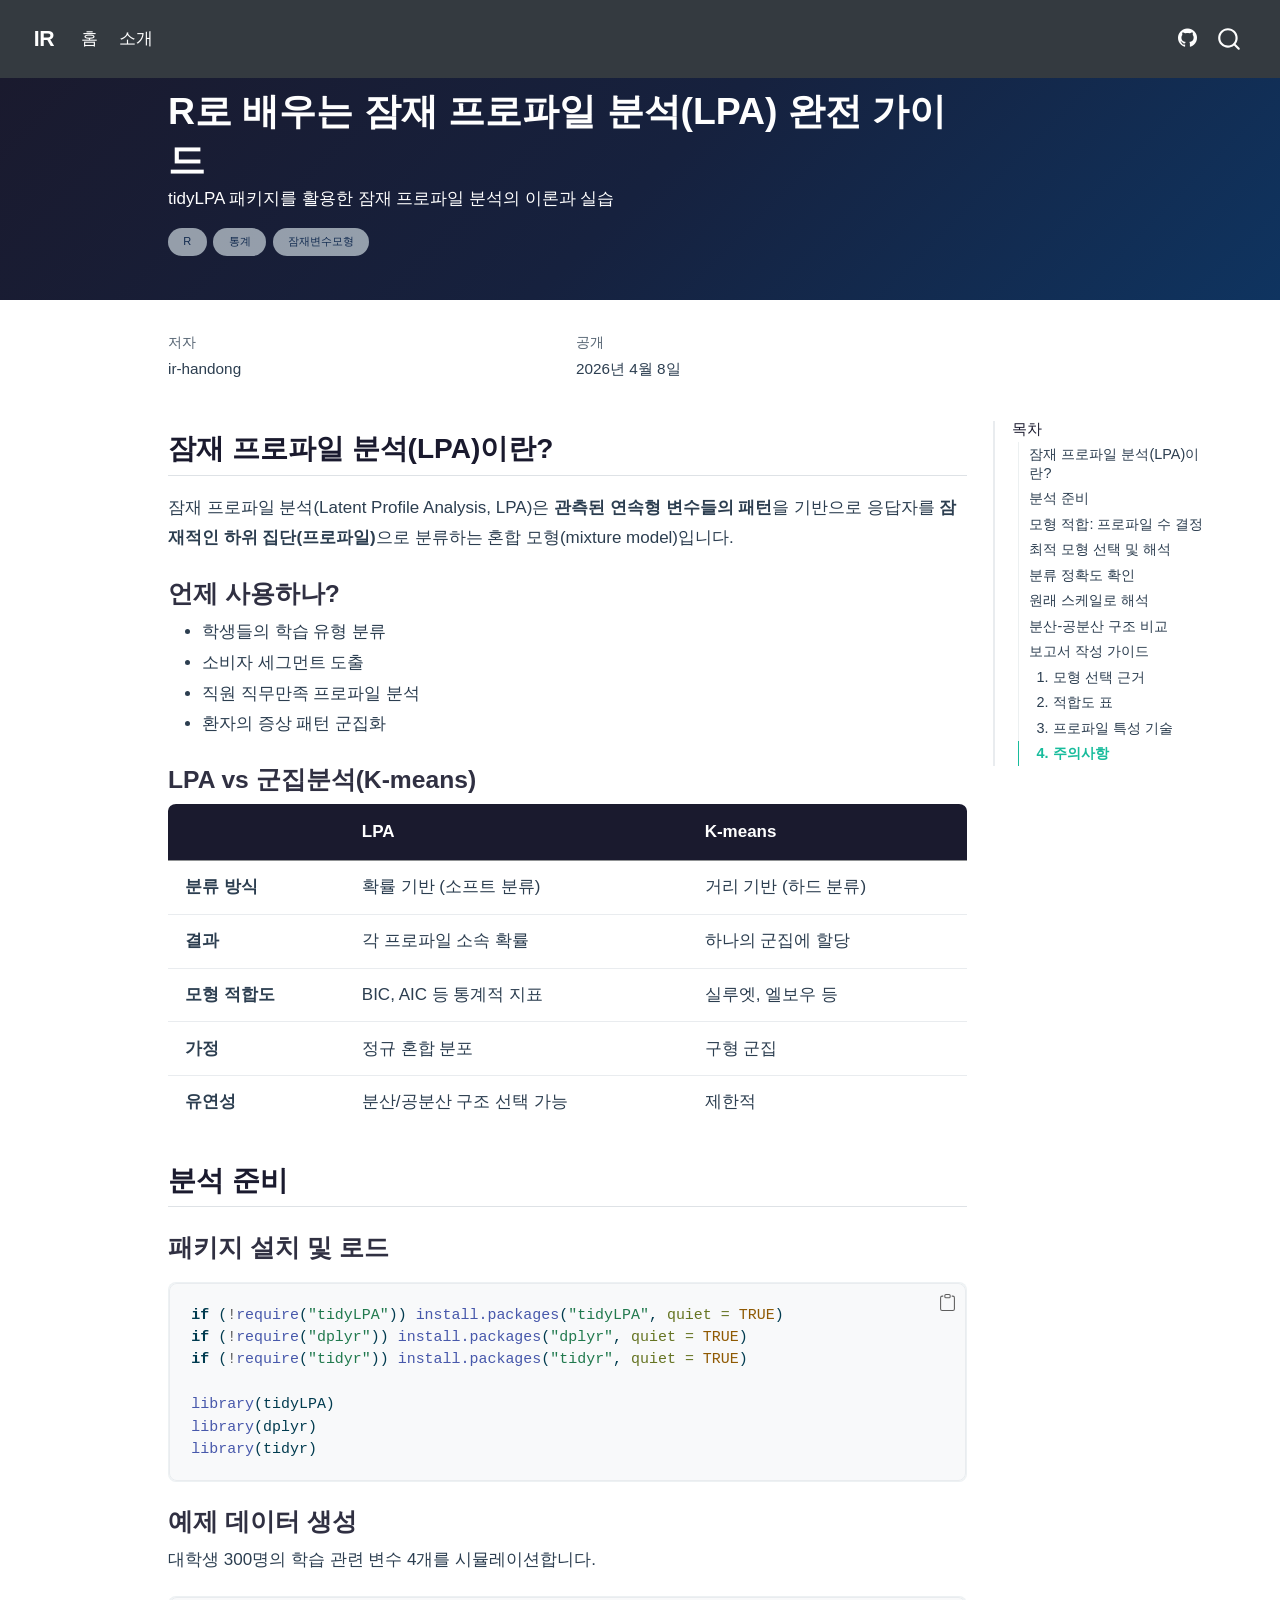
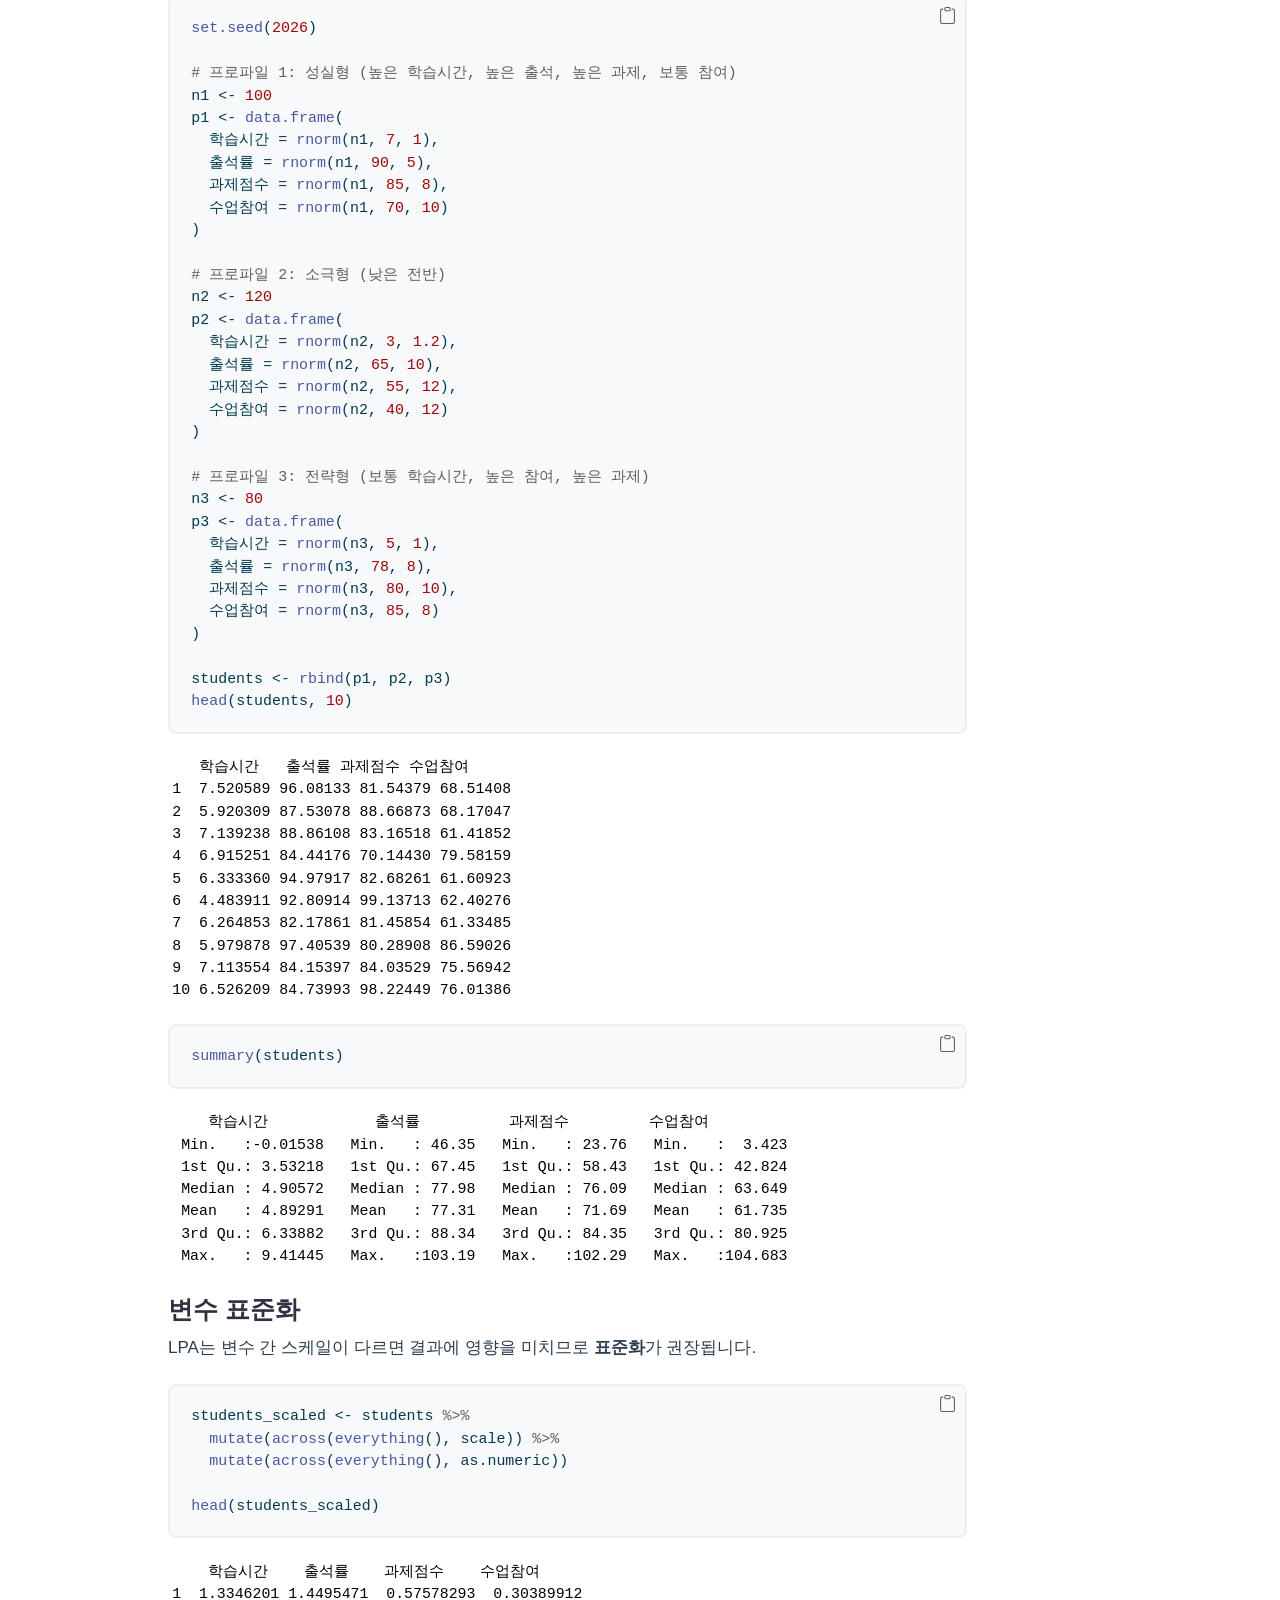
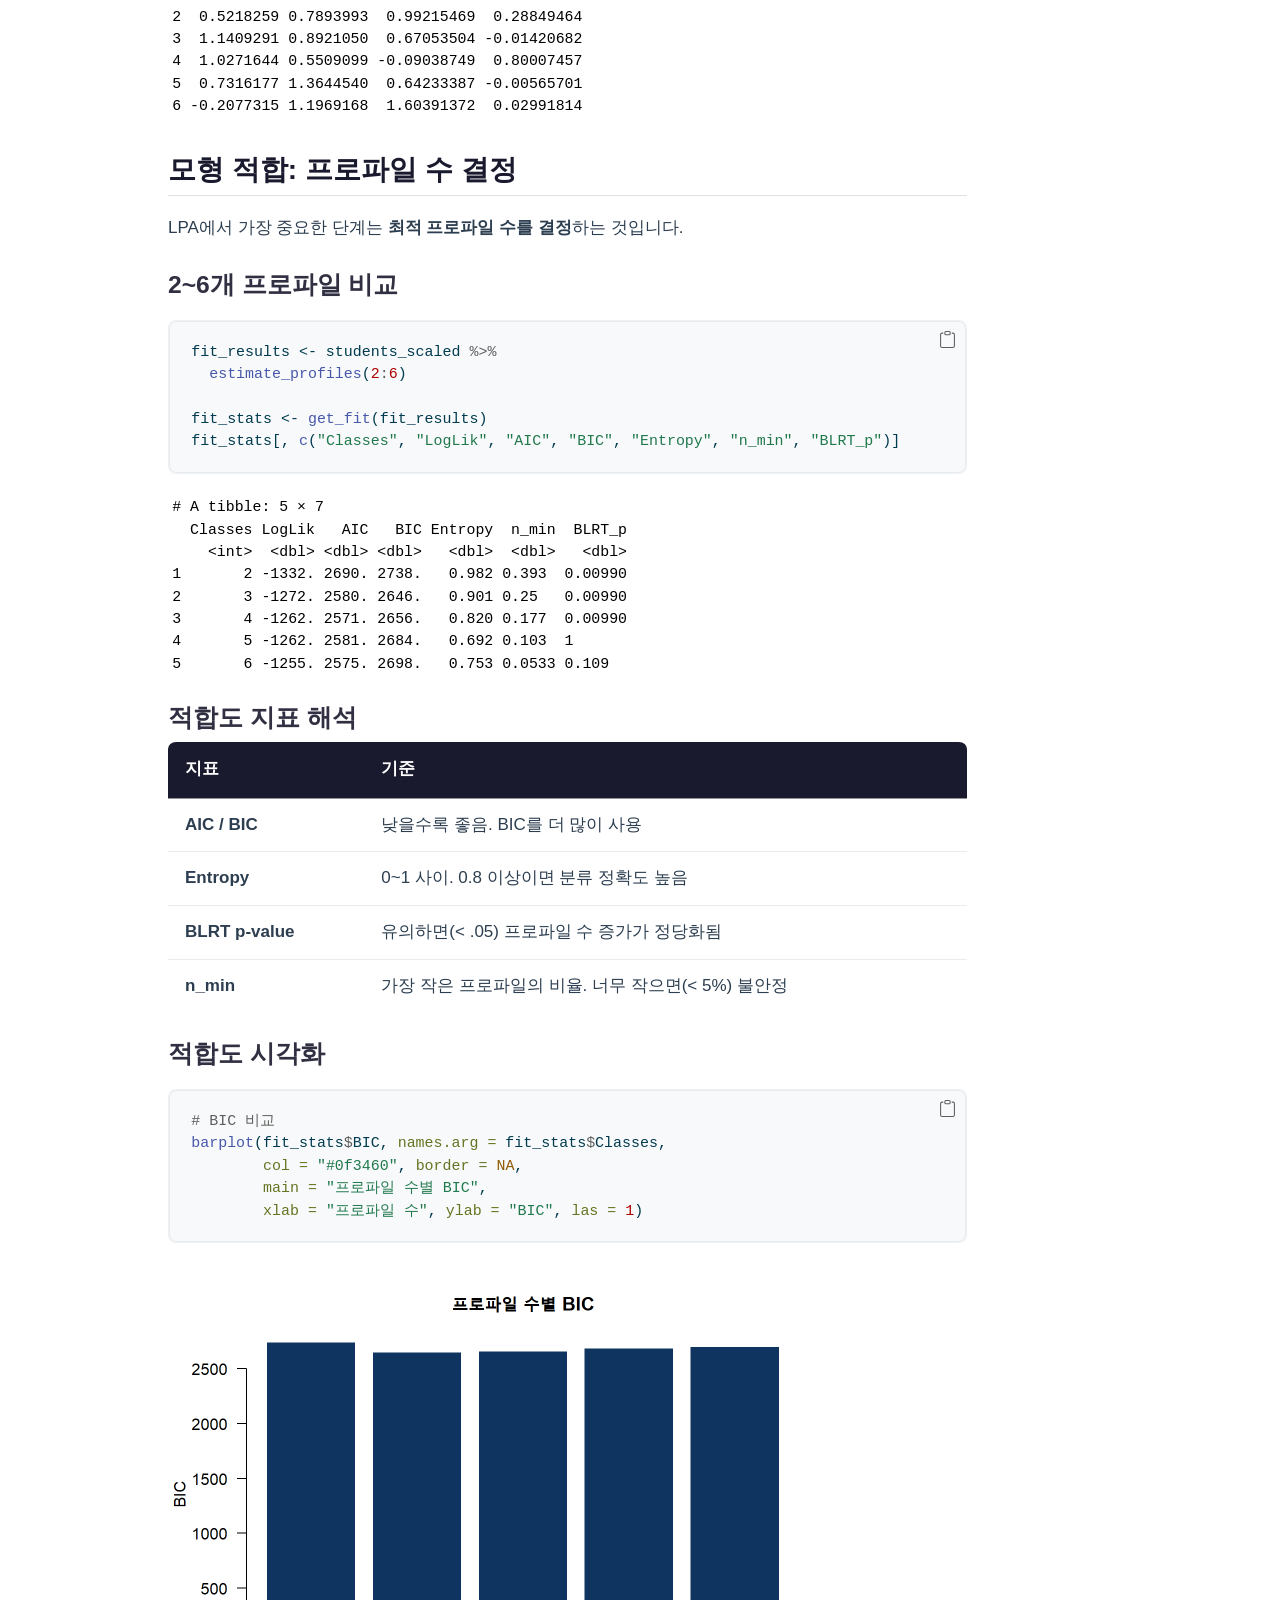
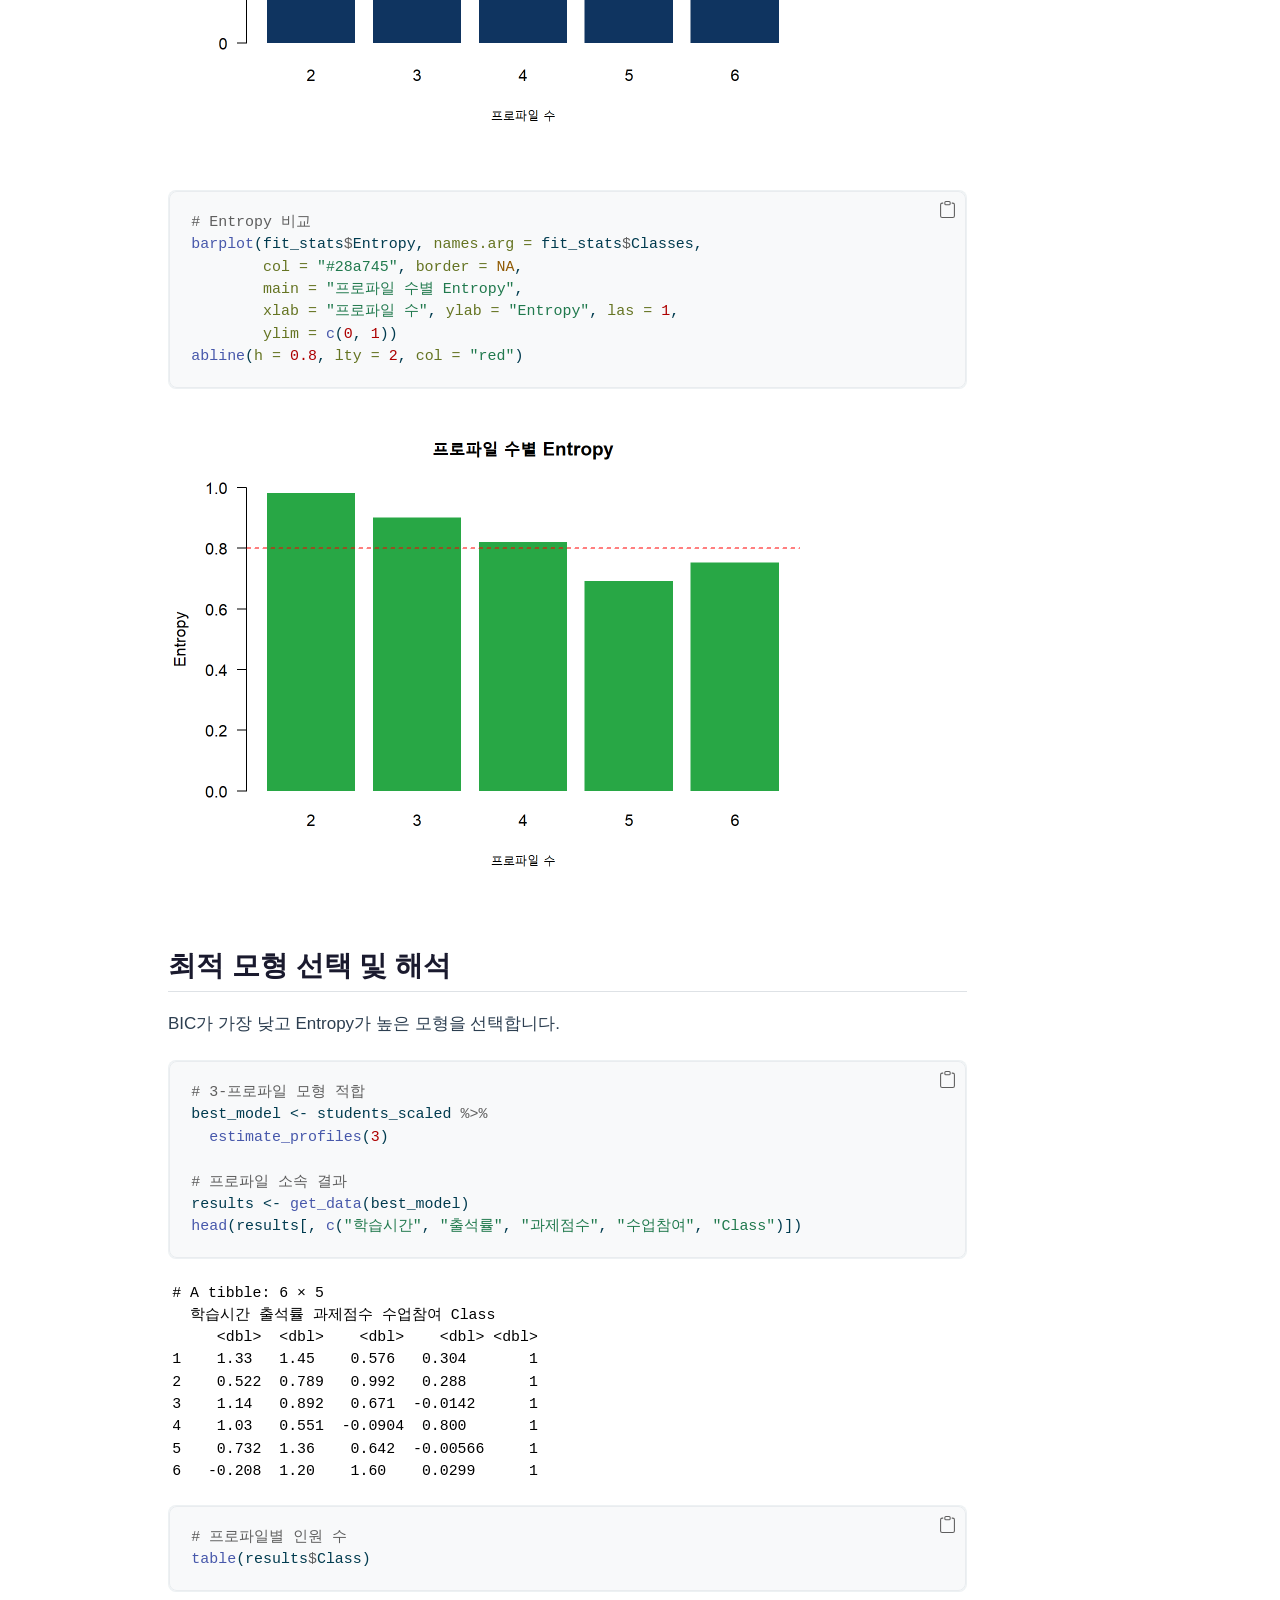
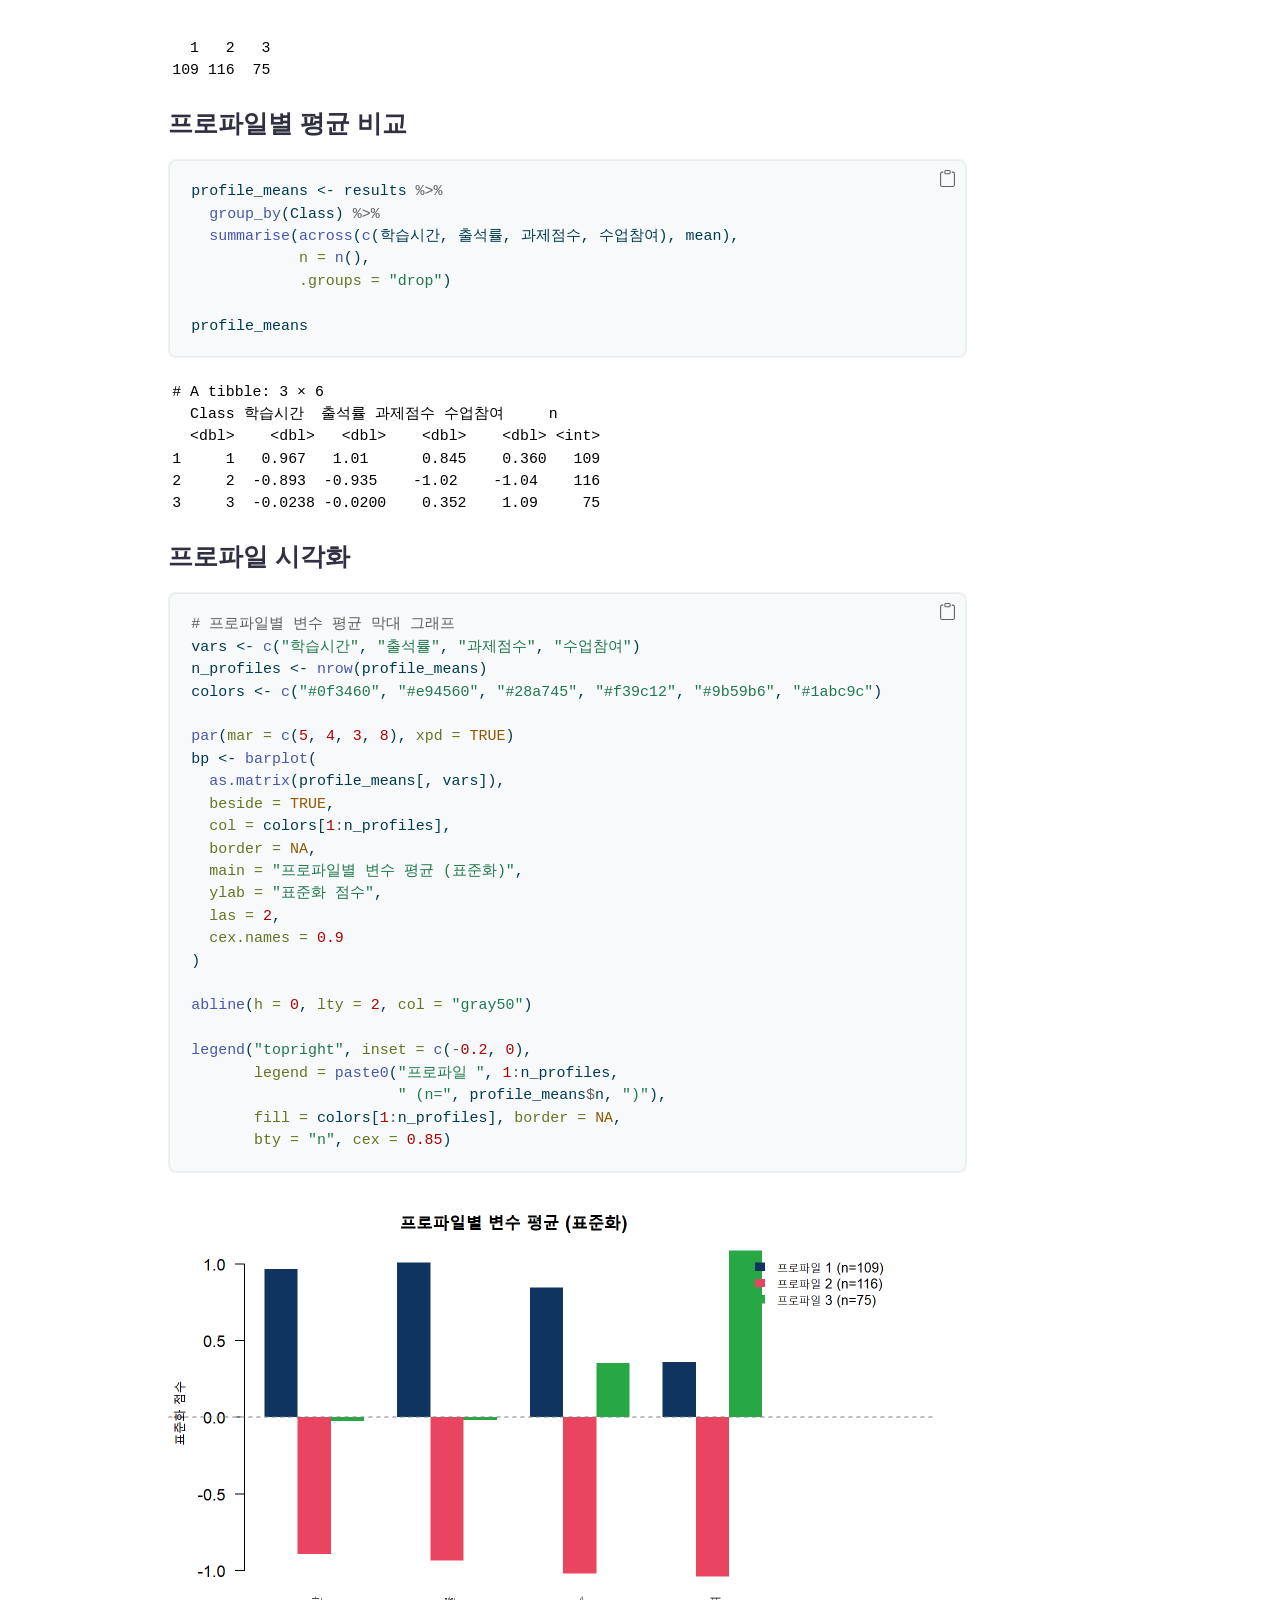
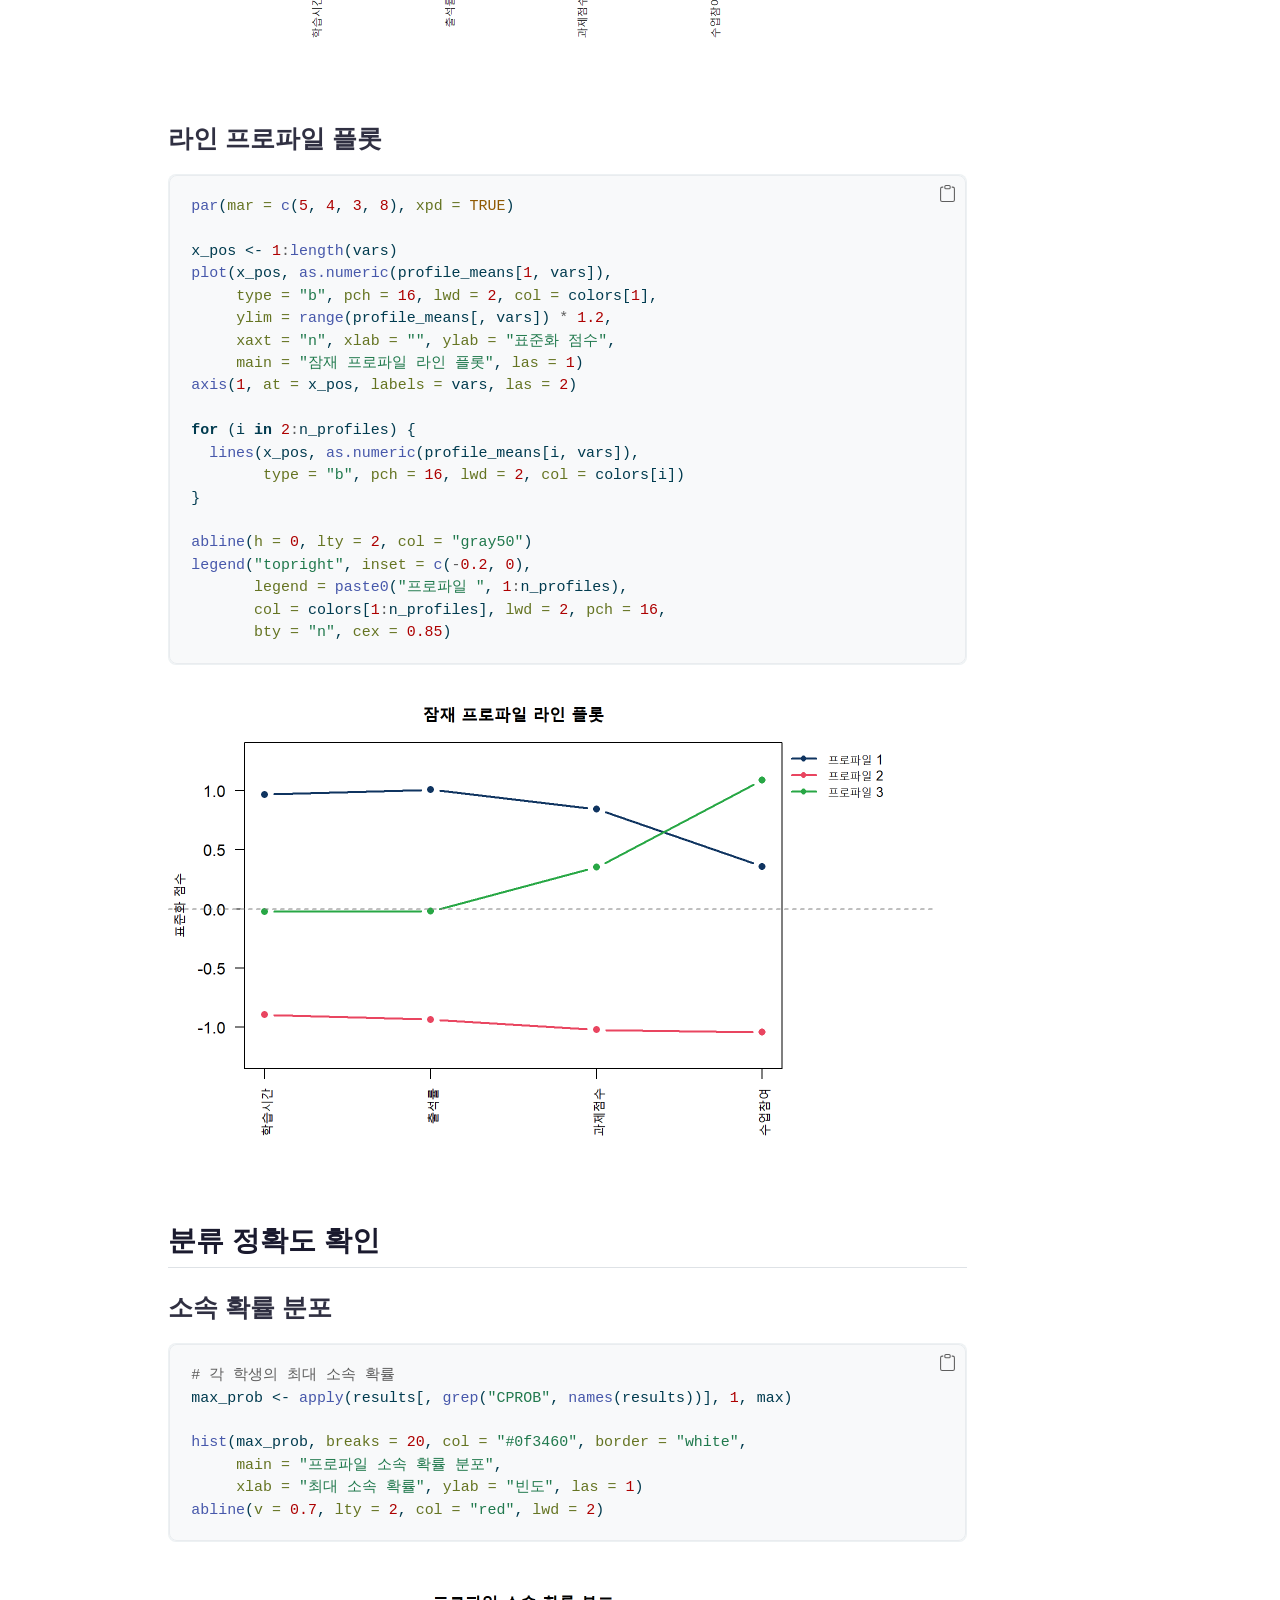
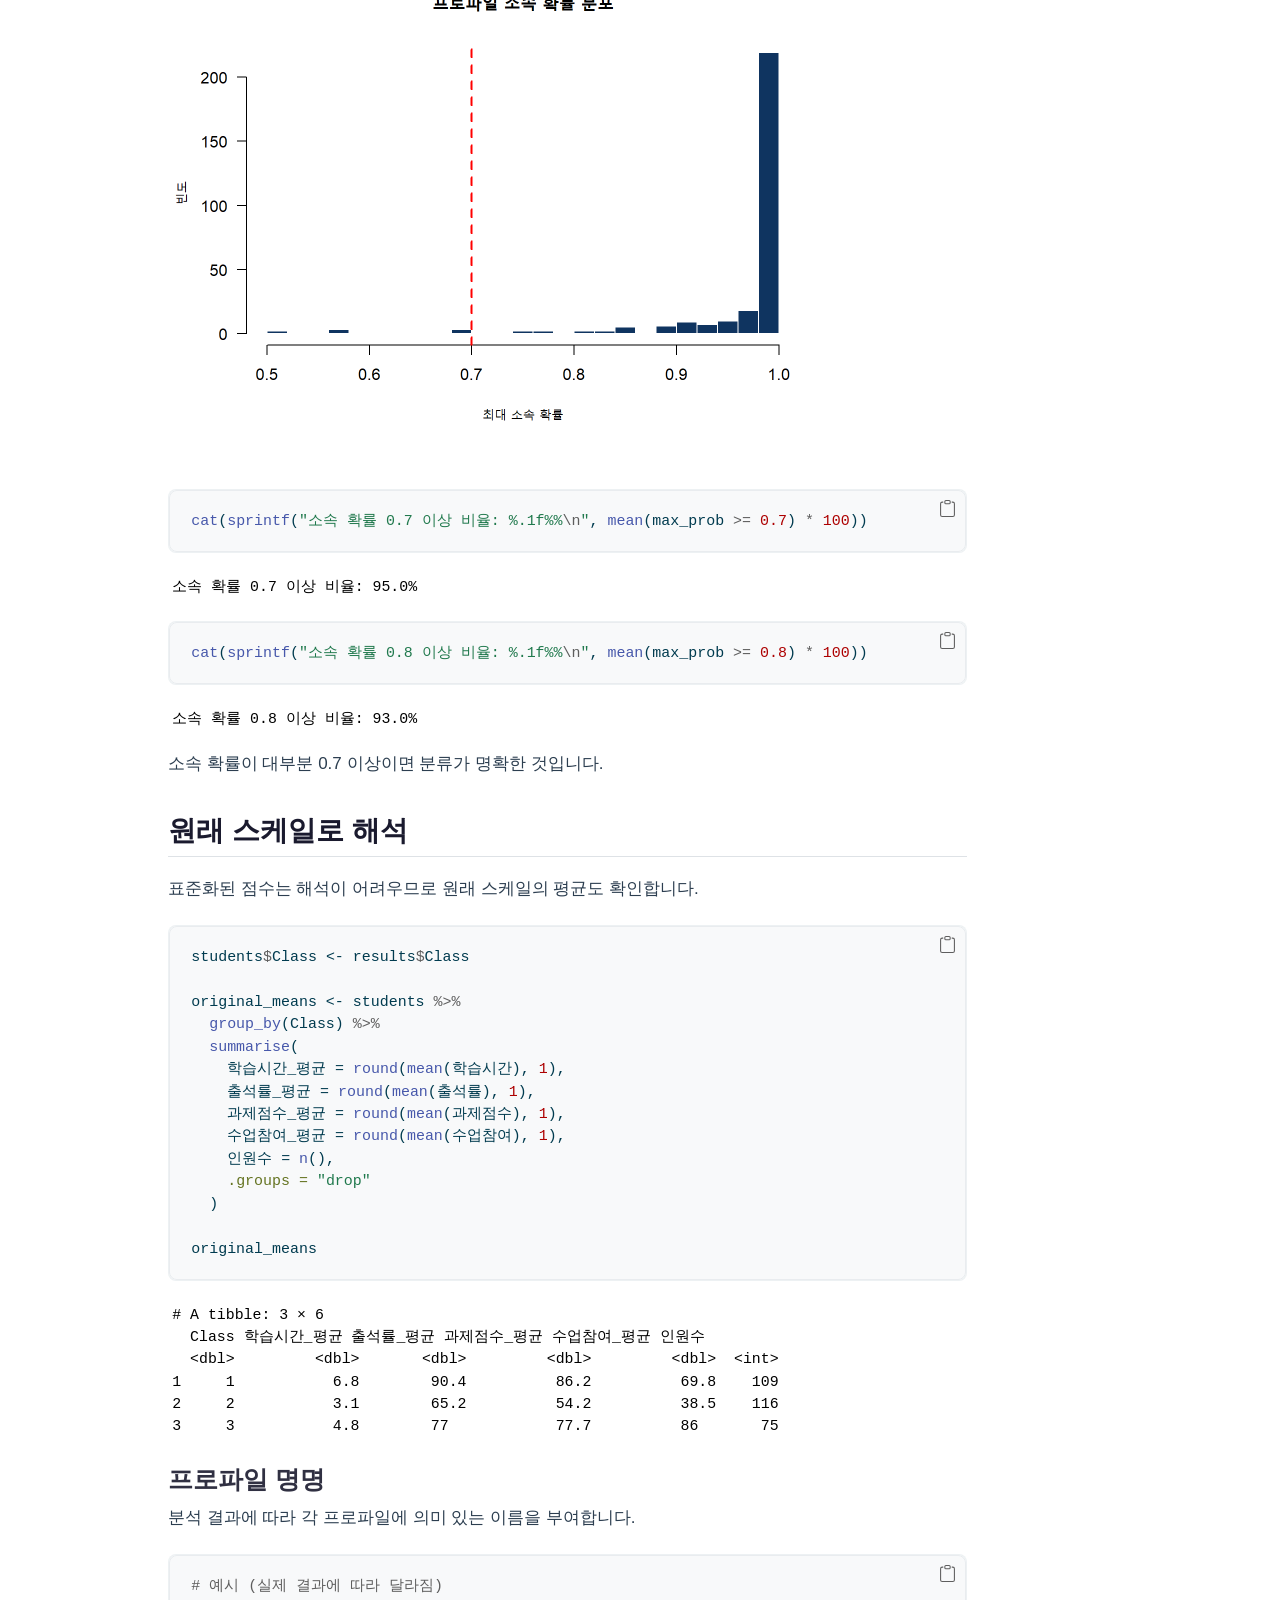
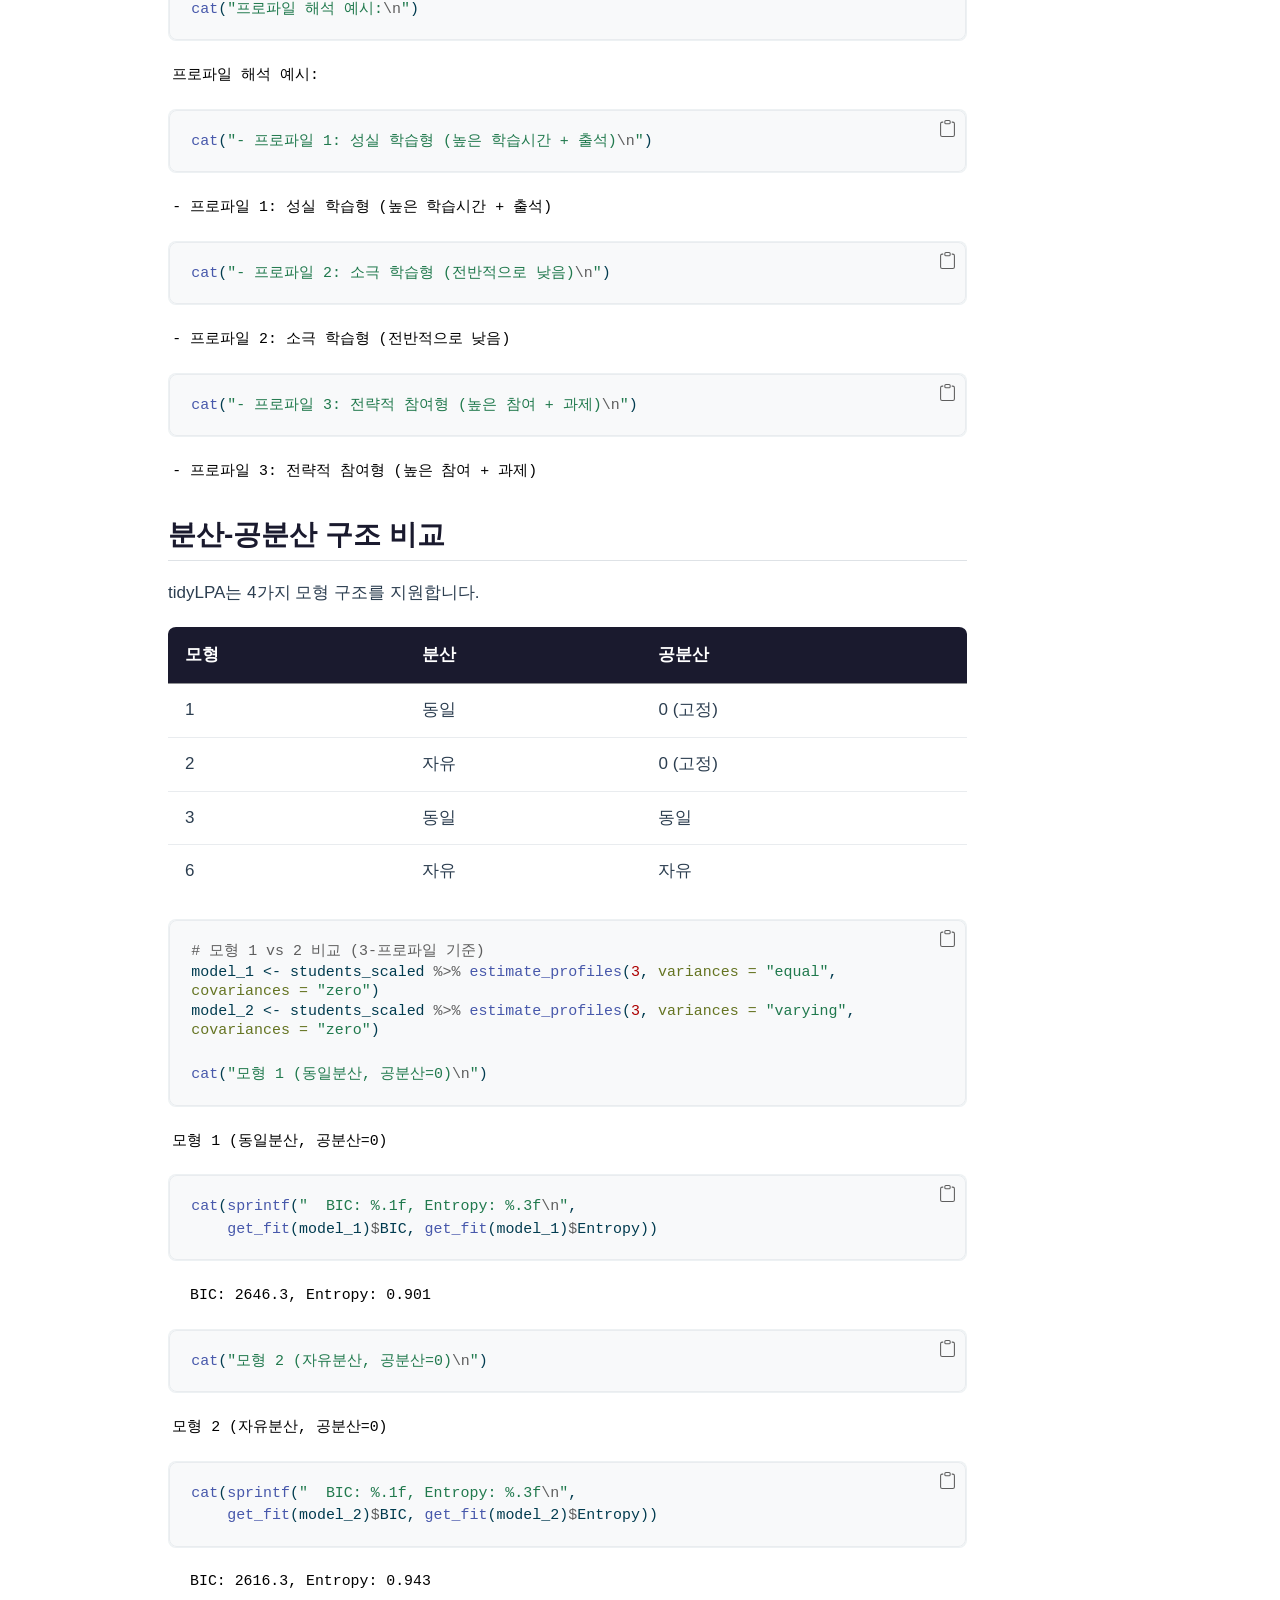
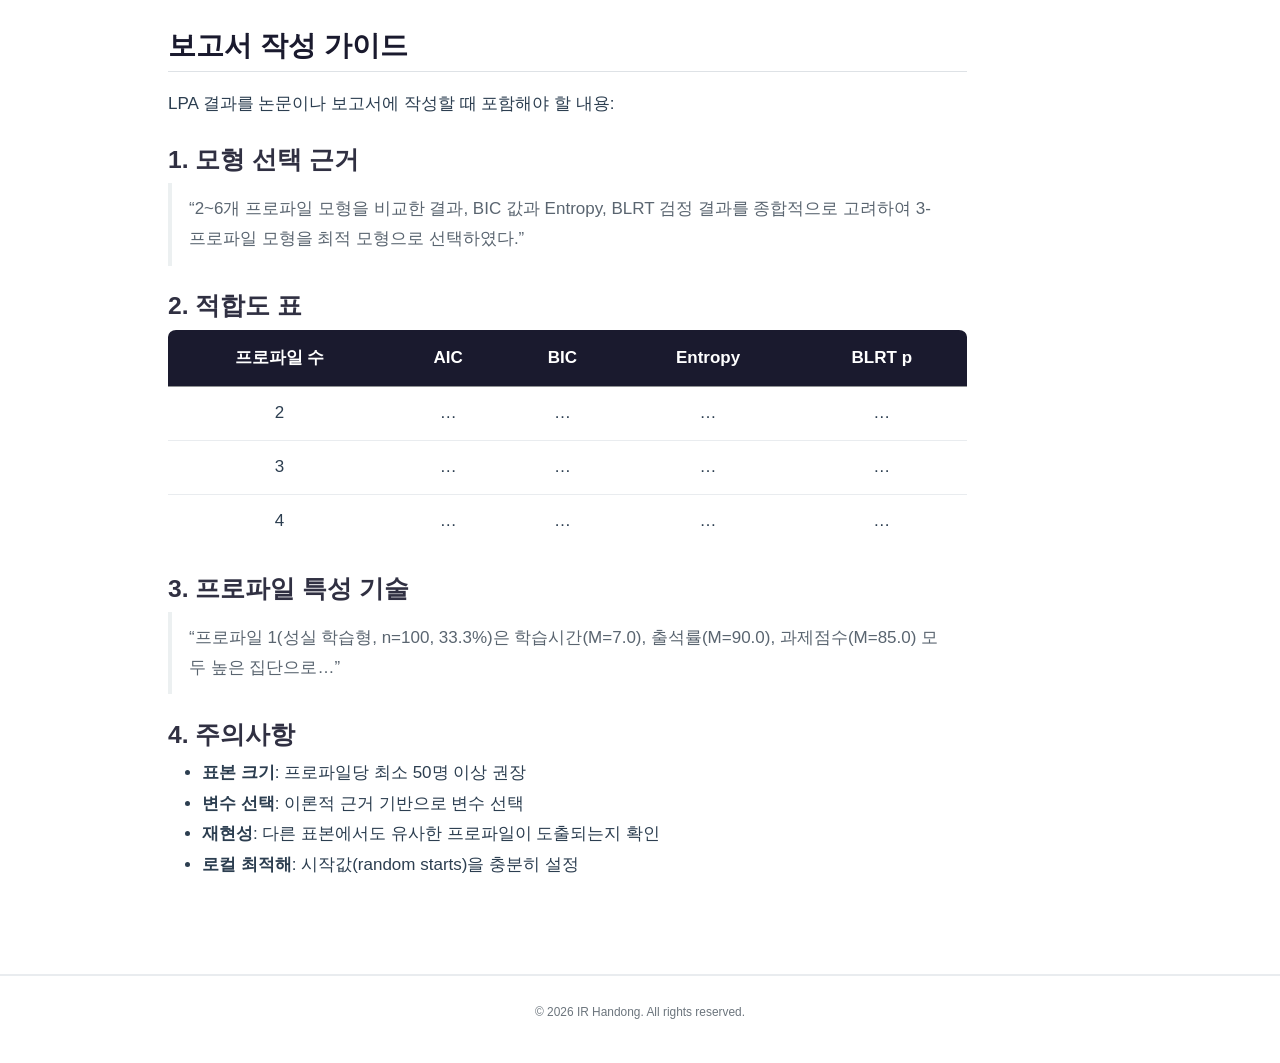
==== commit 16afdc7a: "블로그 타이틀 IR로 변경, 부제목 제거 Co-Authored-By: Claude Opus 4.6 <noreply@anthropic.com>" ====
--- a/docs/posts/latent-profile-analysis/index.html
+++ b/docs/posts/latent-profile-analysis/index.html
@@ -9,7 +9,7 @@
 <meta name="author" content="ir-handong">
 <meta name="description" content="tidyLPA 패키지를 활용한 잠재 프로파일 분석의 이론과 실습">
 
-<title>R로 배우는 잠재 프로파일 분석(LPA) 완전 가이드 – IR Handong</title>
+<title>R로 배우는 잠재 프로파일 분석(LPA) 완전 가이드 – IR</title>
 <style>
 code{white-space: pre-wrap;}
 span.smallcaps{font-variant: small-caps;}
@@ -120,7 +120,7 @@
     <a href="../../index.html" class="navbar-brand navbar-brand-logo">
     </a>
     <a class="navbar-brand" href="../../index.html">
-    <span class="navbar-title">IR Handong</span>
+    <span class="navbar-title">IR</span>
     </a>
   </div>
             <div id="quarto-search" class="" title="검색"></div>
--- a/docs/styles.css
+++ b/docs/styles.css
@@ -34,7 +34,7 @@
 
 /* --- Navbar --- */
 .navbar {
-  background-color: #000000 !important;
+  background-color: #343a40 !important;
   border-bottom: none;
   padding: 0.8rem 1rem;
 }
@@ -57,7 +57,7 @@
 /* --- Homepage Title --- */
 .quarto-title-banner {
   background: linear-gradient(135deg, #1a1a2e 0%, #16213e 50%, #0f3460 100%) !important;
-  padding: 3rem 0 !important;
+  padding: 0.6rem 0 !important;
 }
 
 .quarto-title-banner .title {
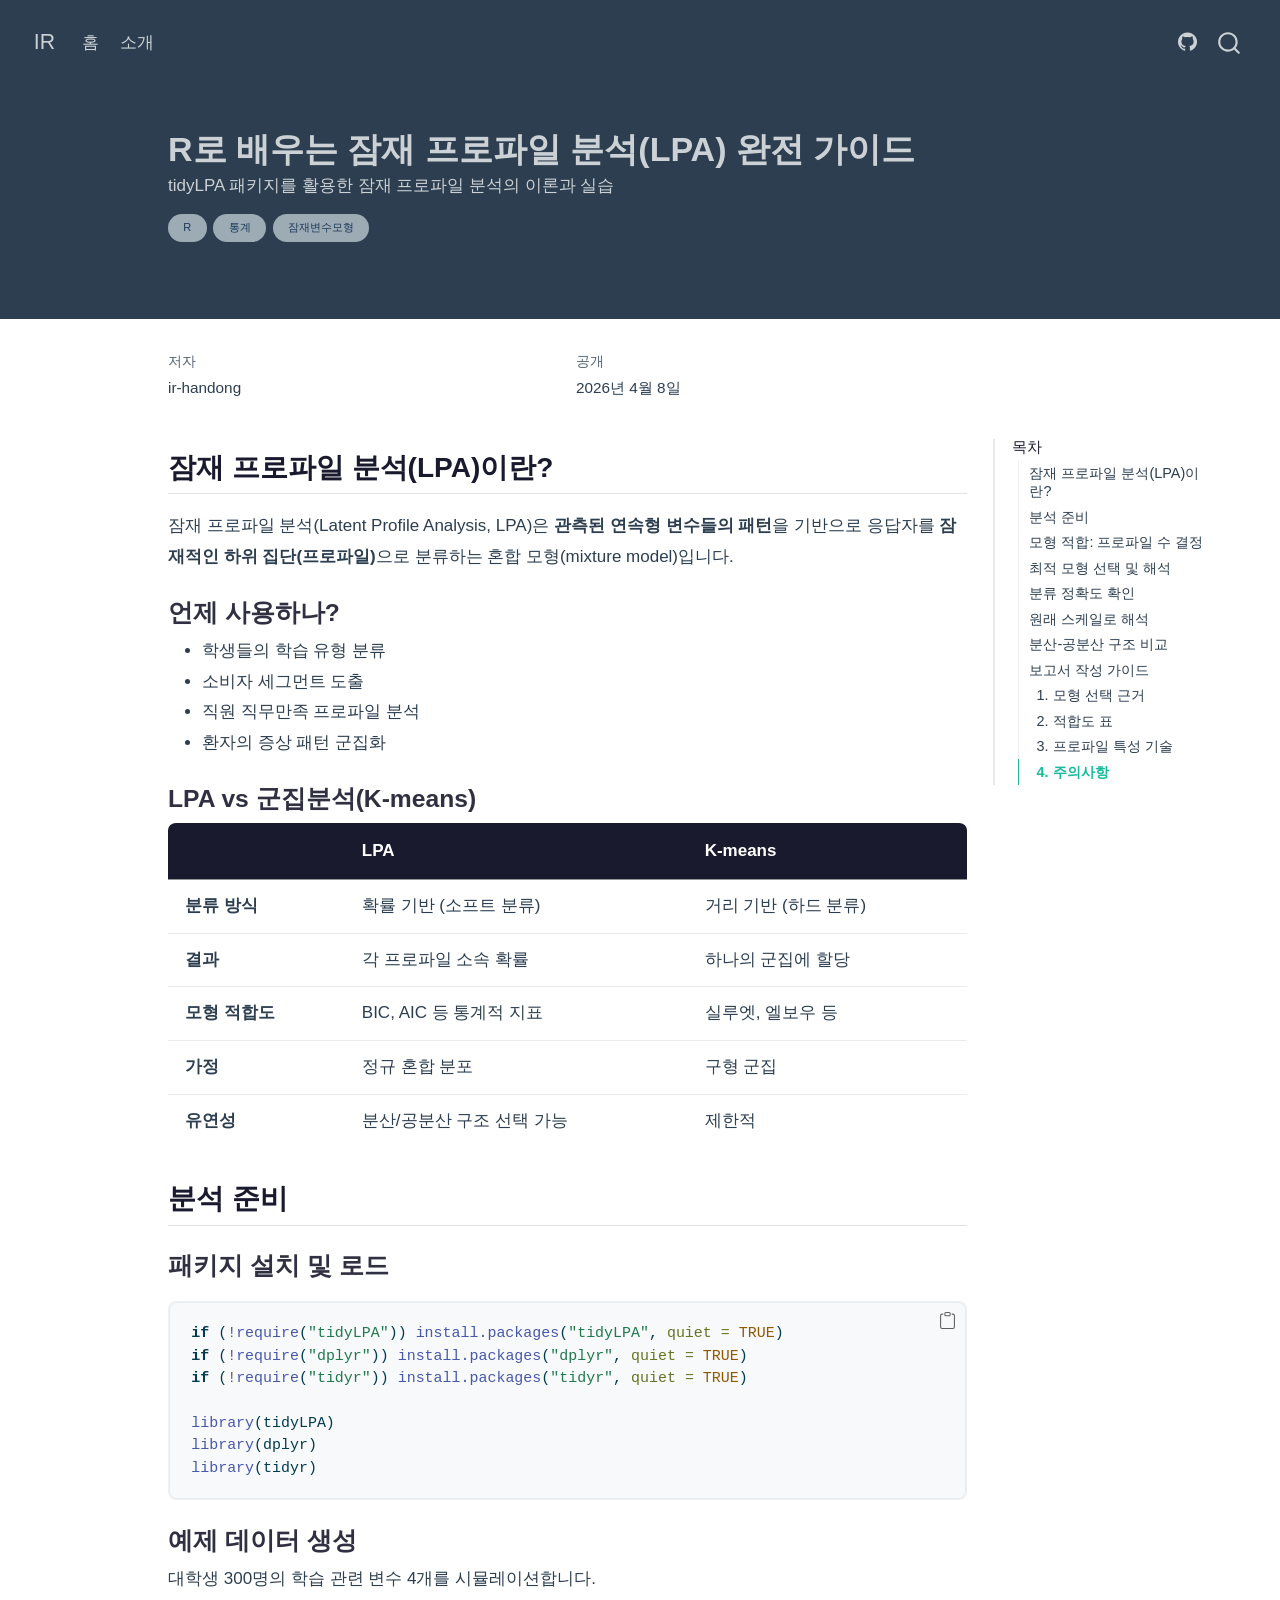
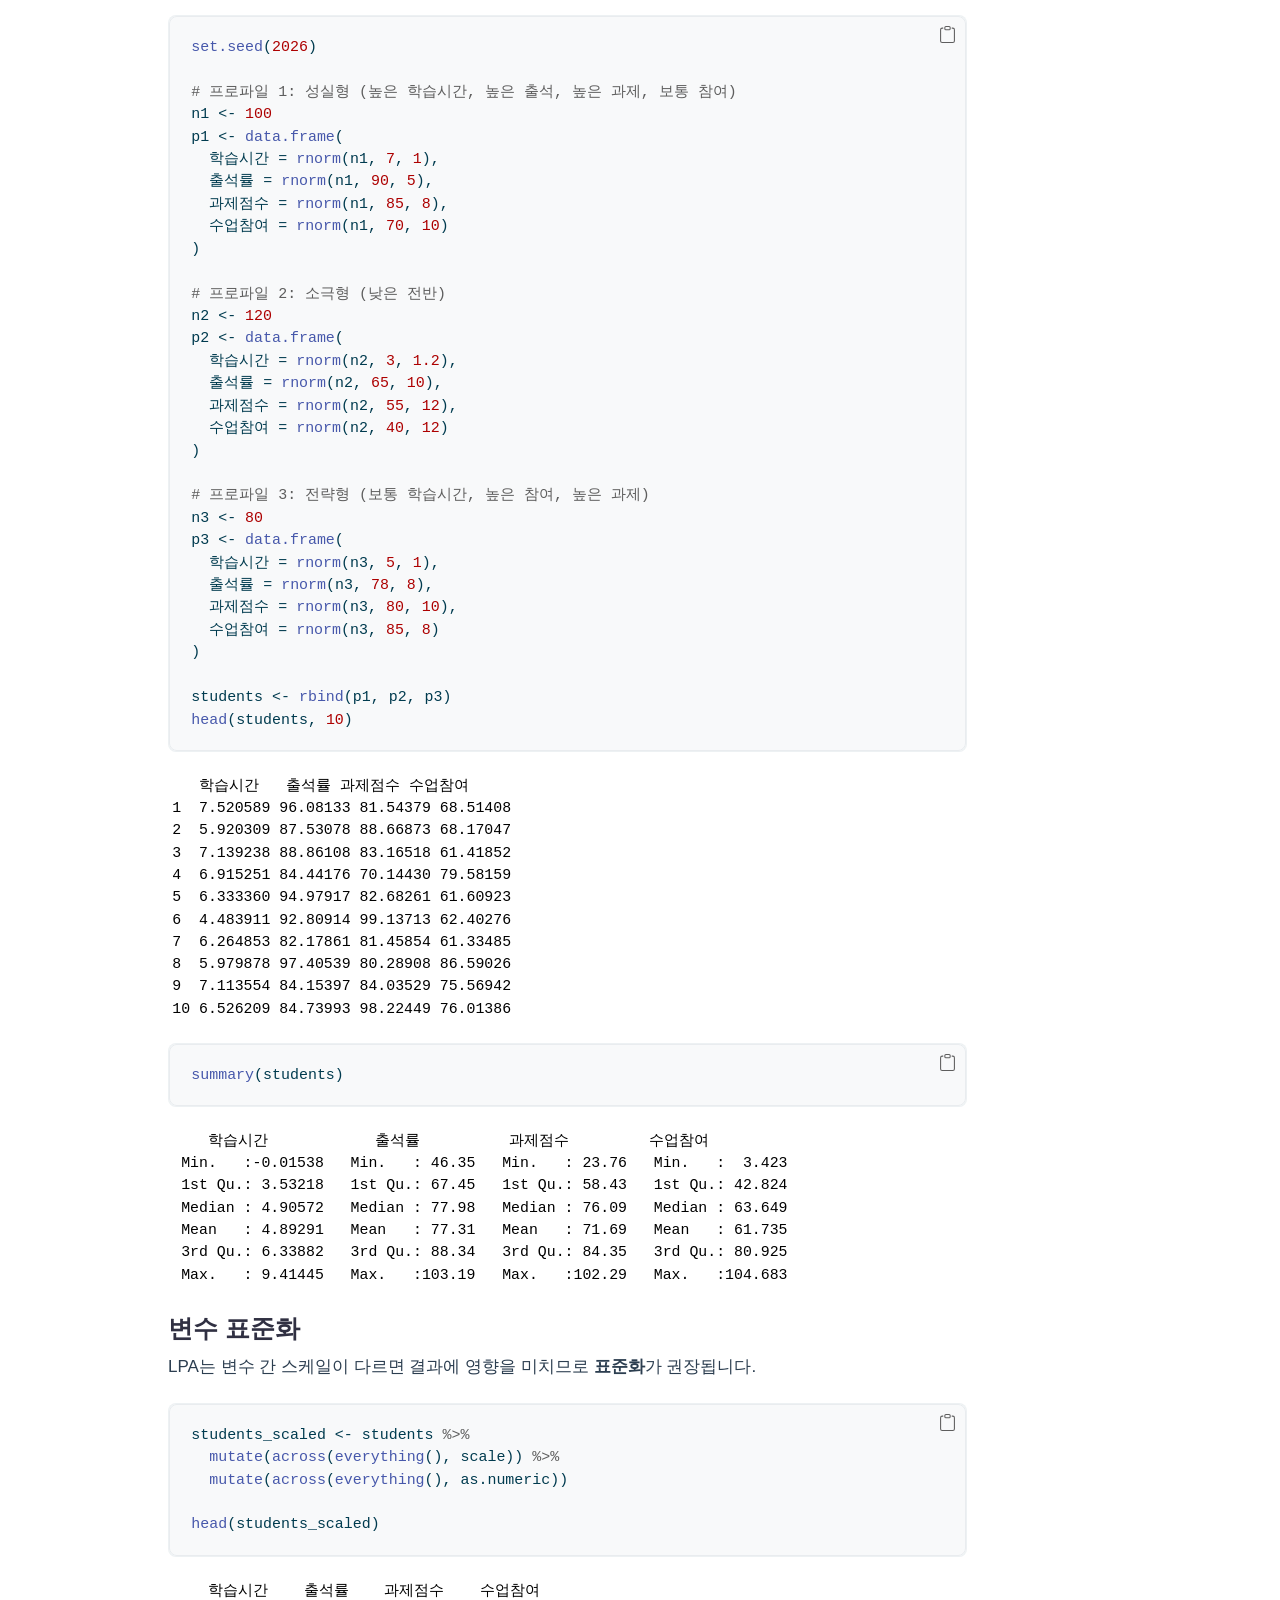
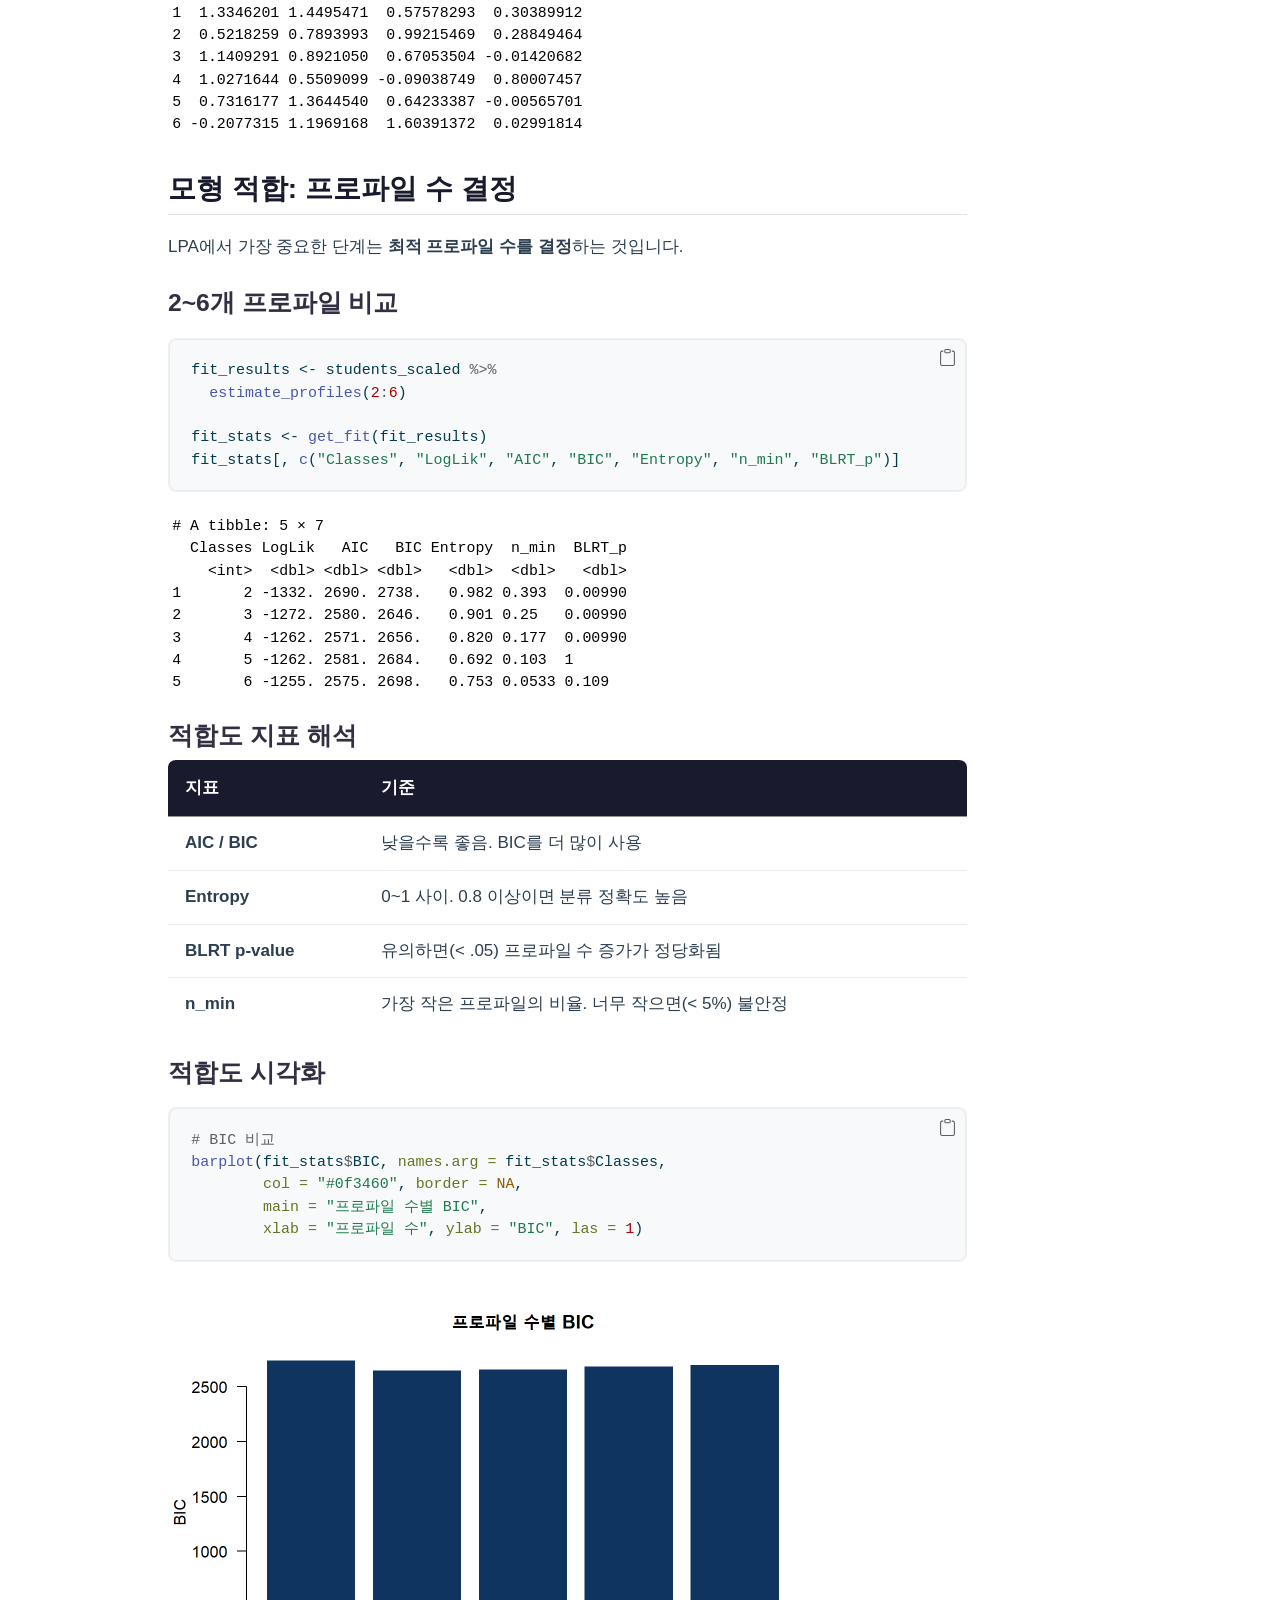
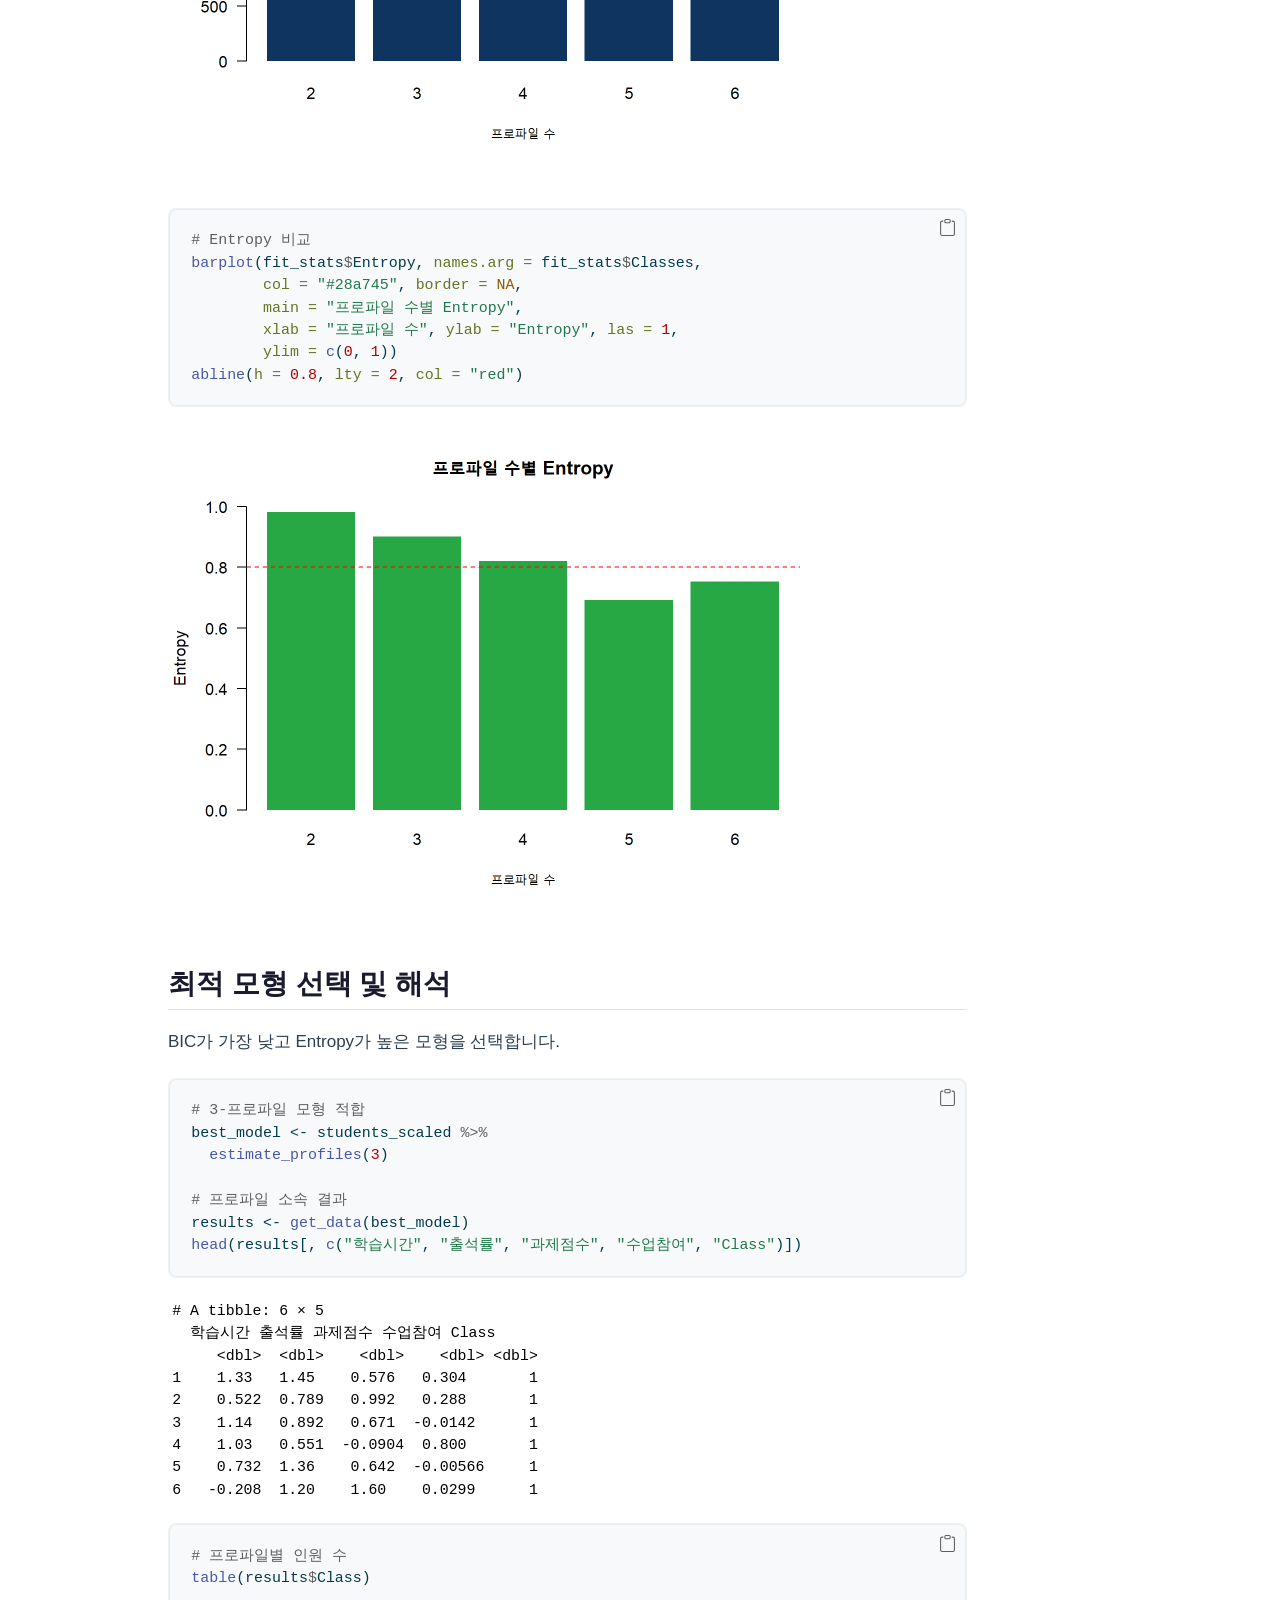
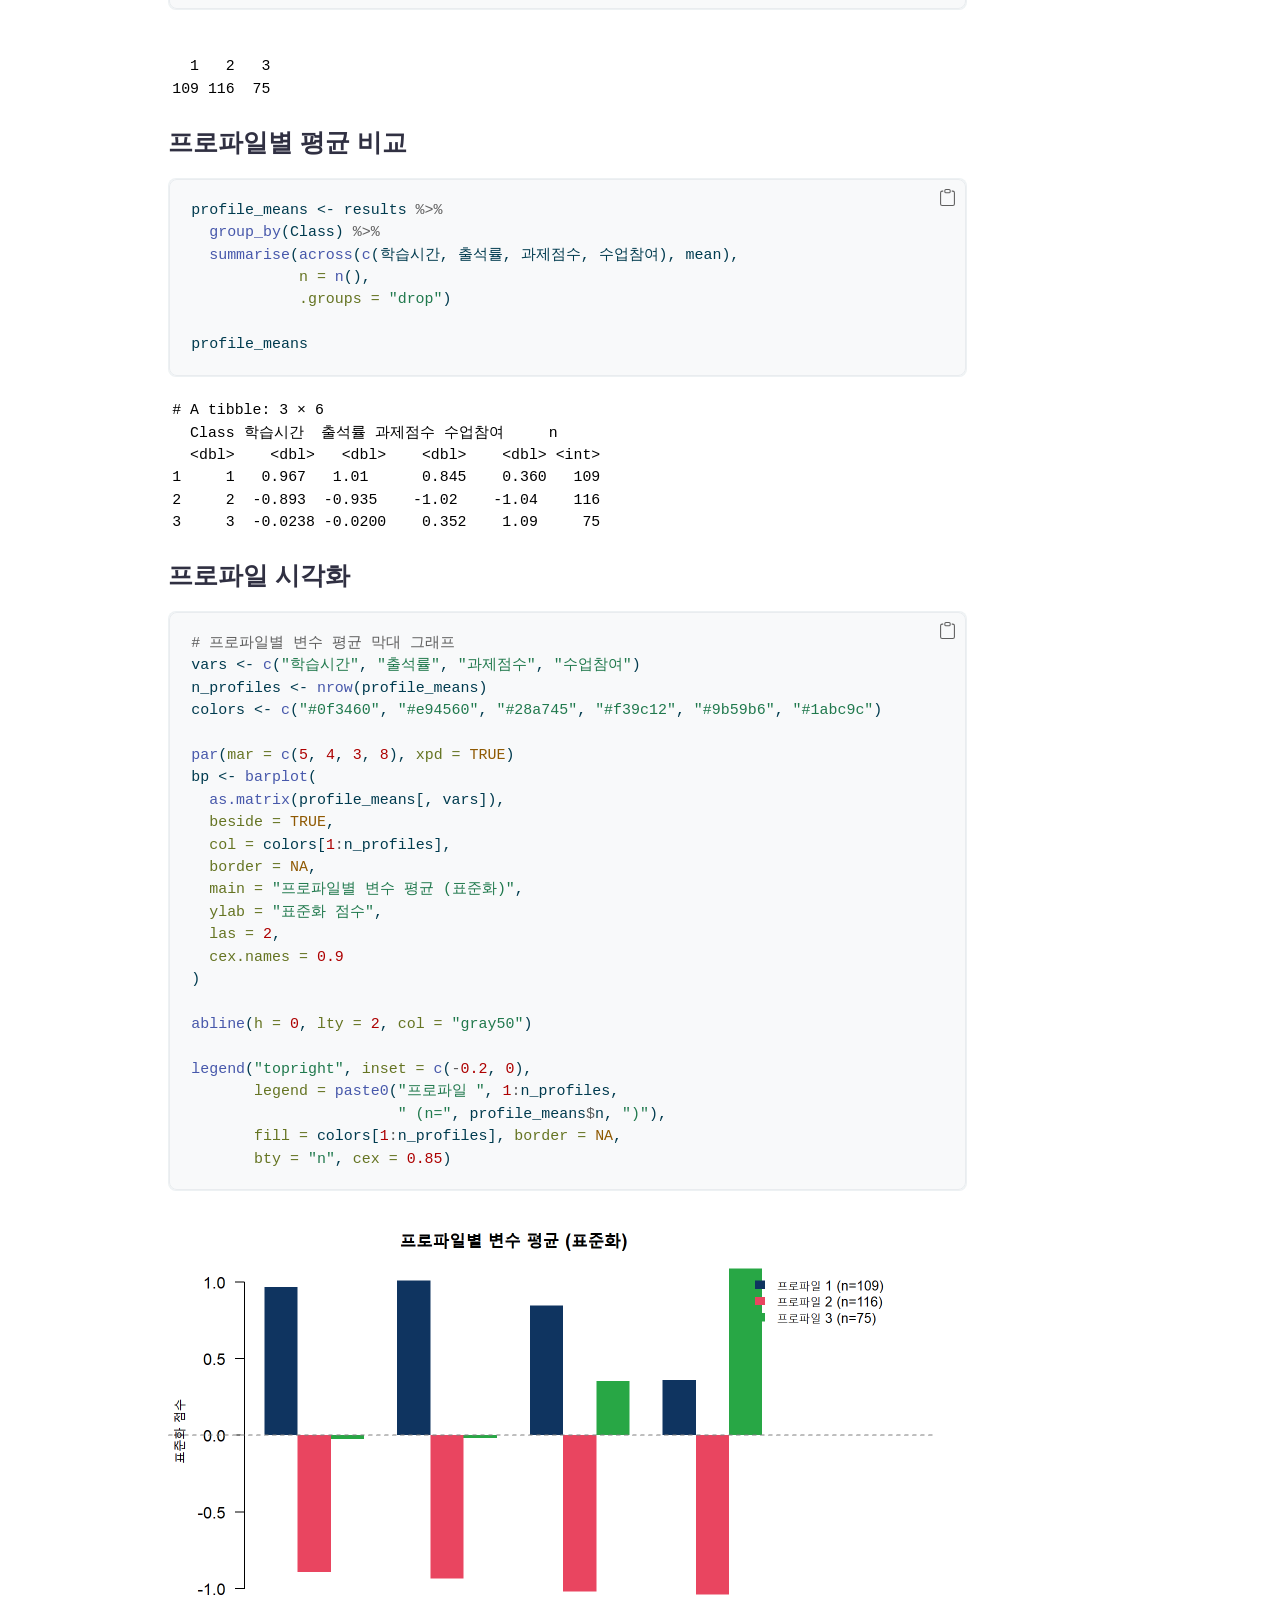
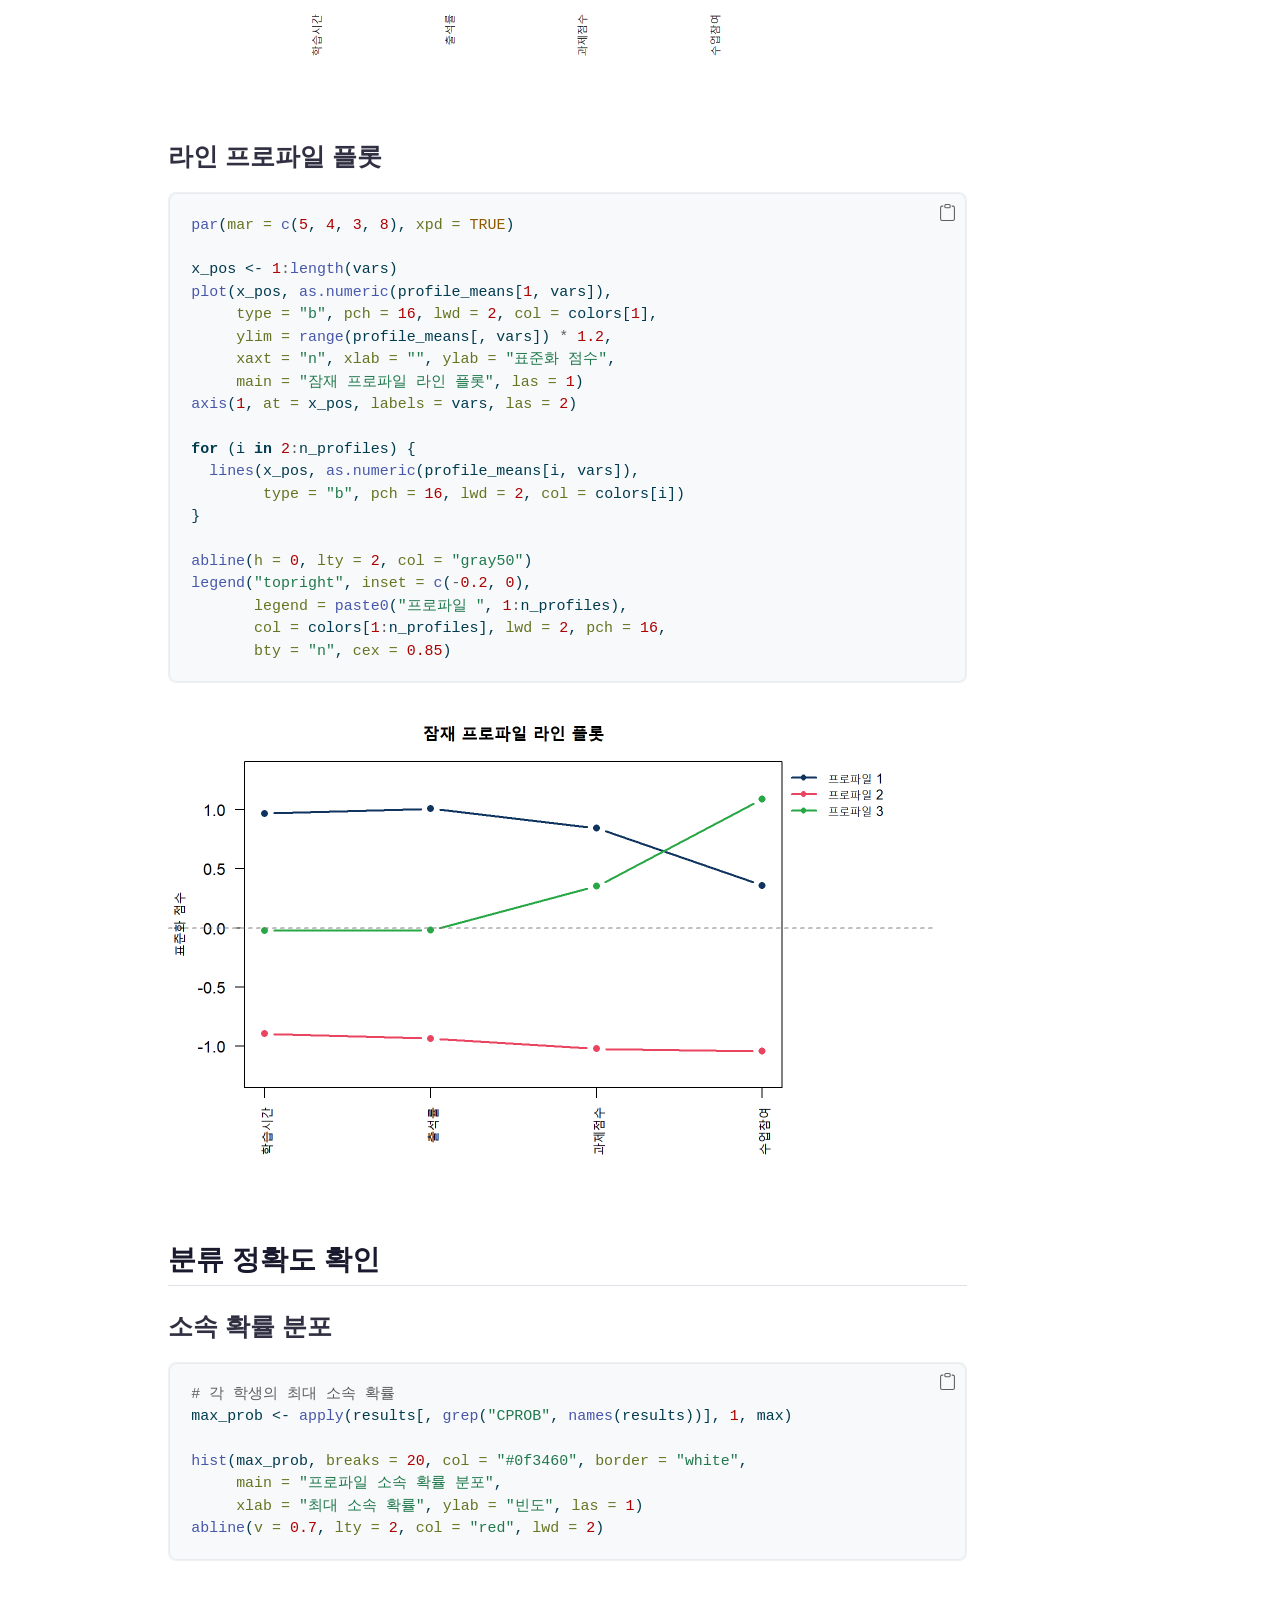
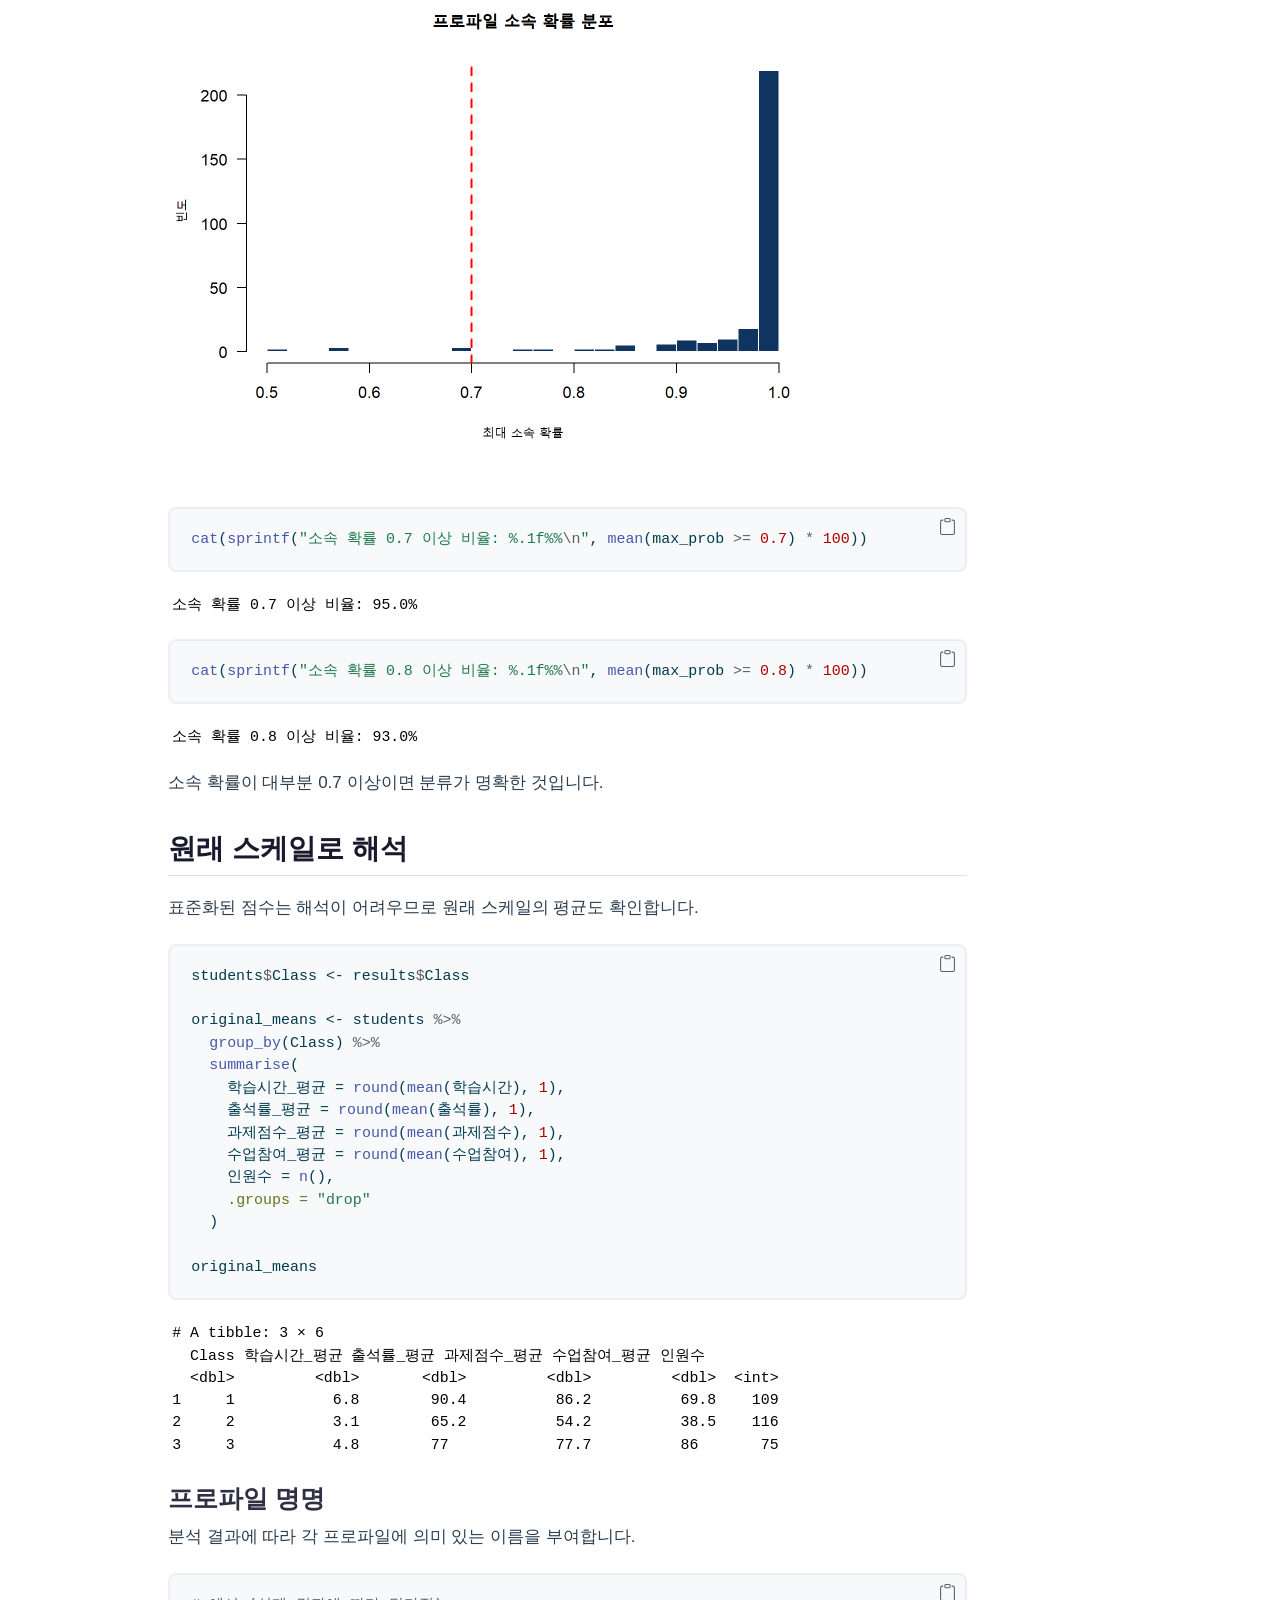
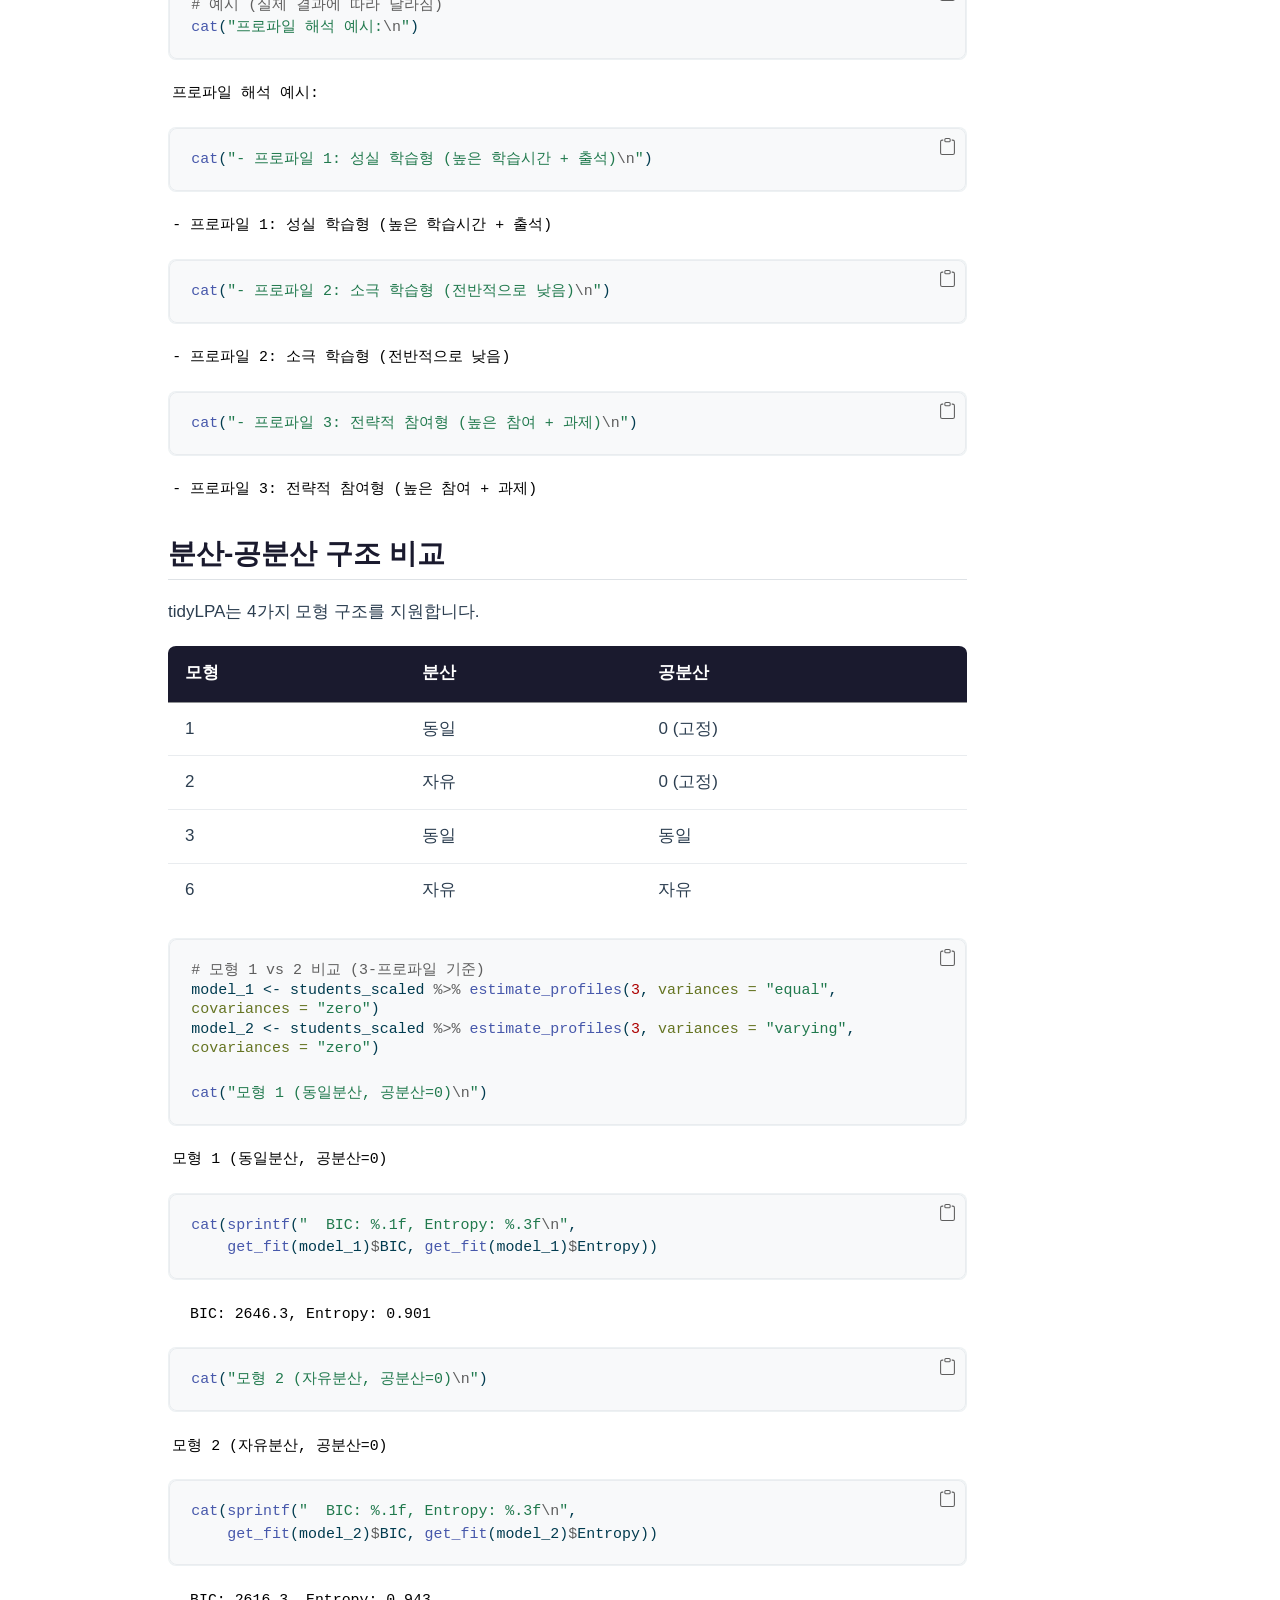
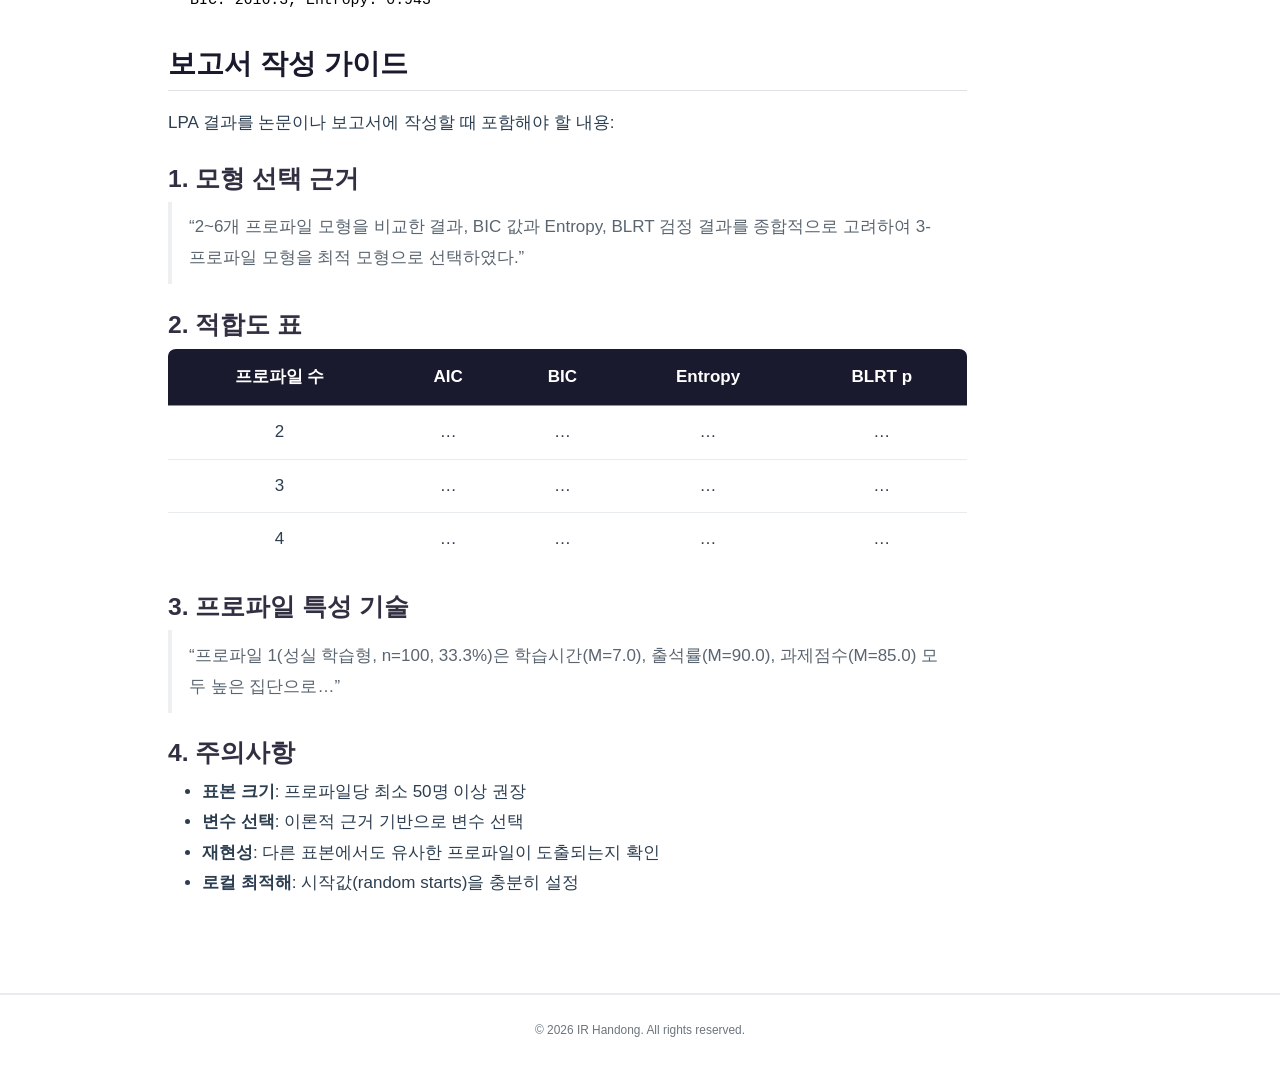
==== commit 5a47d97f: "네비바 primary(남색) 색상으로 변경 Co-Authored-By: Claude Opus 4.6 <noreply@anthropic.com>" ====
--- a/docs/posts/latent-profile-analysis/index.html
+++ b/docs/posts/latent-profile-analysis/index.html
@@ -77,7 +77,7 @@
 <link href="../../site_libs/quarto-html/quarto-syntax-highlighting-7b89279ff1a6dce999919e0e67d4d9ec.css" rel="stylesheet" id="quarto-text-highlighting-styles">
 <script src="../../site_libs/bootstrap/bootstrap.min.js"></script>
 <link href="../../site_libs/bootstrap/bootstrap-icons.css" rel="stylesheet">
-<link href="../../site_libs/bootstrap/bootstrap-446cf87a938293e8d20fa577121cb4b0.min.css" rel="stylesheet" append-hash="true" id="quarto-bootstrap" data-mode="light">
+<link href="../../site_libs/bootstrap/bootstrap-926a63e701ac4db0197fb72e96ef5285.min.css" rel="stylesheet" append-hash="true" id="quarto-bootstrap" data-mode="light">
 <script id="quarto-search-options" type="application/json">{
   "location": "navbar",
   "copy-button": false,
--- a/docs/styles.css
+++ b/docs/styles.css
@@ -32,38 +32,9 @@
   color: #1a1a2e;
 }
 
-/* --- Navbar --- */
-.navbar {
-  background-color: #343a40 !important;
-  border-bottom: none;
-  padding: 0.8rem 1rem;
-}
+/* --- Navbar: flatly 테마 기본값 사용 --- */
 
-.navbar-brand {
-  font-weight: 800;
-  font-size: 1.25rem;
-  letter-spacing: -0.02em;
-  color: #ffffff !important;
-}
-
-.navbar-dark .navbar-nav .nav-link {
-  color: rgba(255, 255, 255, 0.85) !important;
-}
-
-.navbar-dark .navbar-nav .nav-link:hover {
-  color: #ffffff !important;
-}
-
-/* --- Homepage Title --- */
-.quarto-title-banner {
-  background: linear-gradient(135deg, #1a1a2e 0%, #16213e 50%, #0f3460 100%) !important;
-  padding: 0.6rem 0 !important;
-}
-
-.quarto-title-banner .title {
-  font-size: 2.2rem !important;
-  font-weight: 800 !important;
-}
+/* --- Homepage Title: 기본값 사용 --- */
 
 /* --- Post Cards --- */
 .quarto-grid-item {
